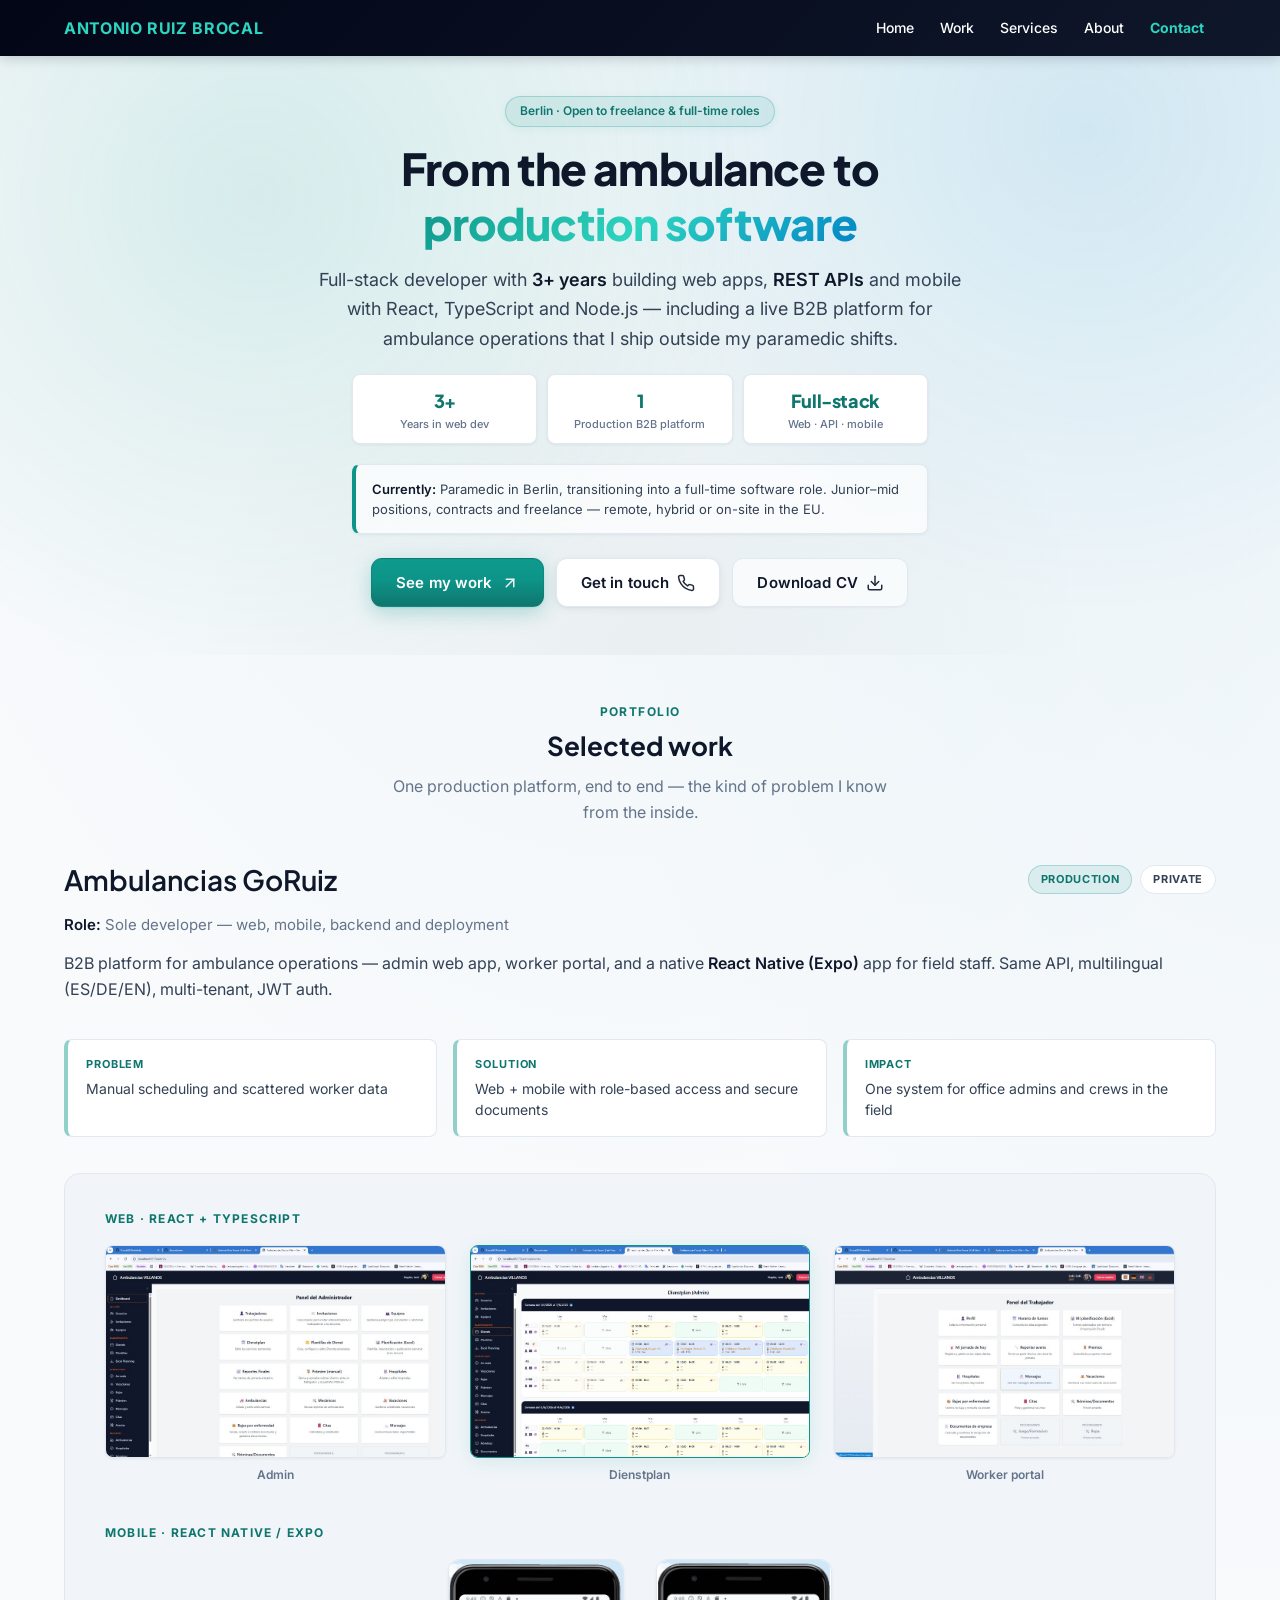
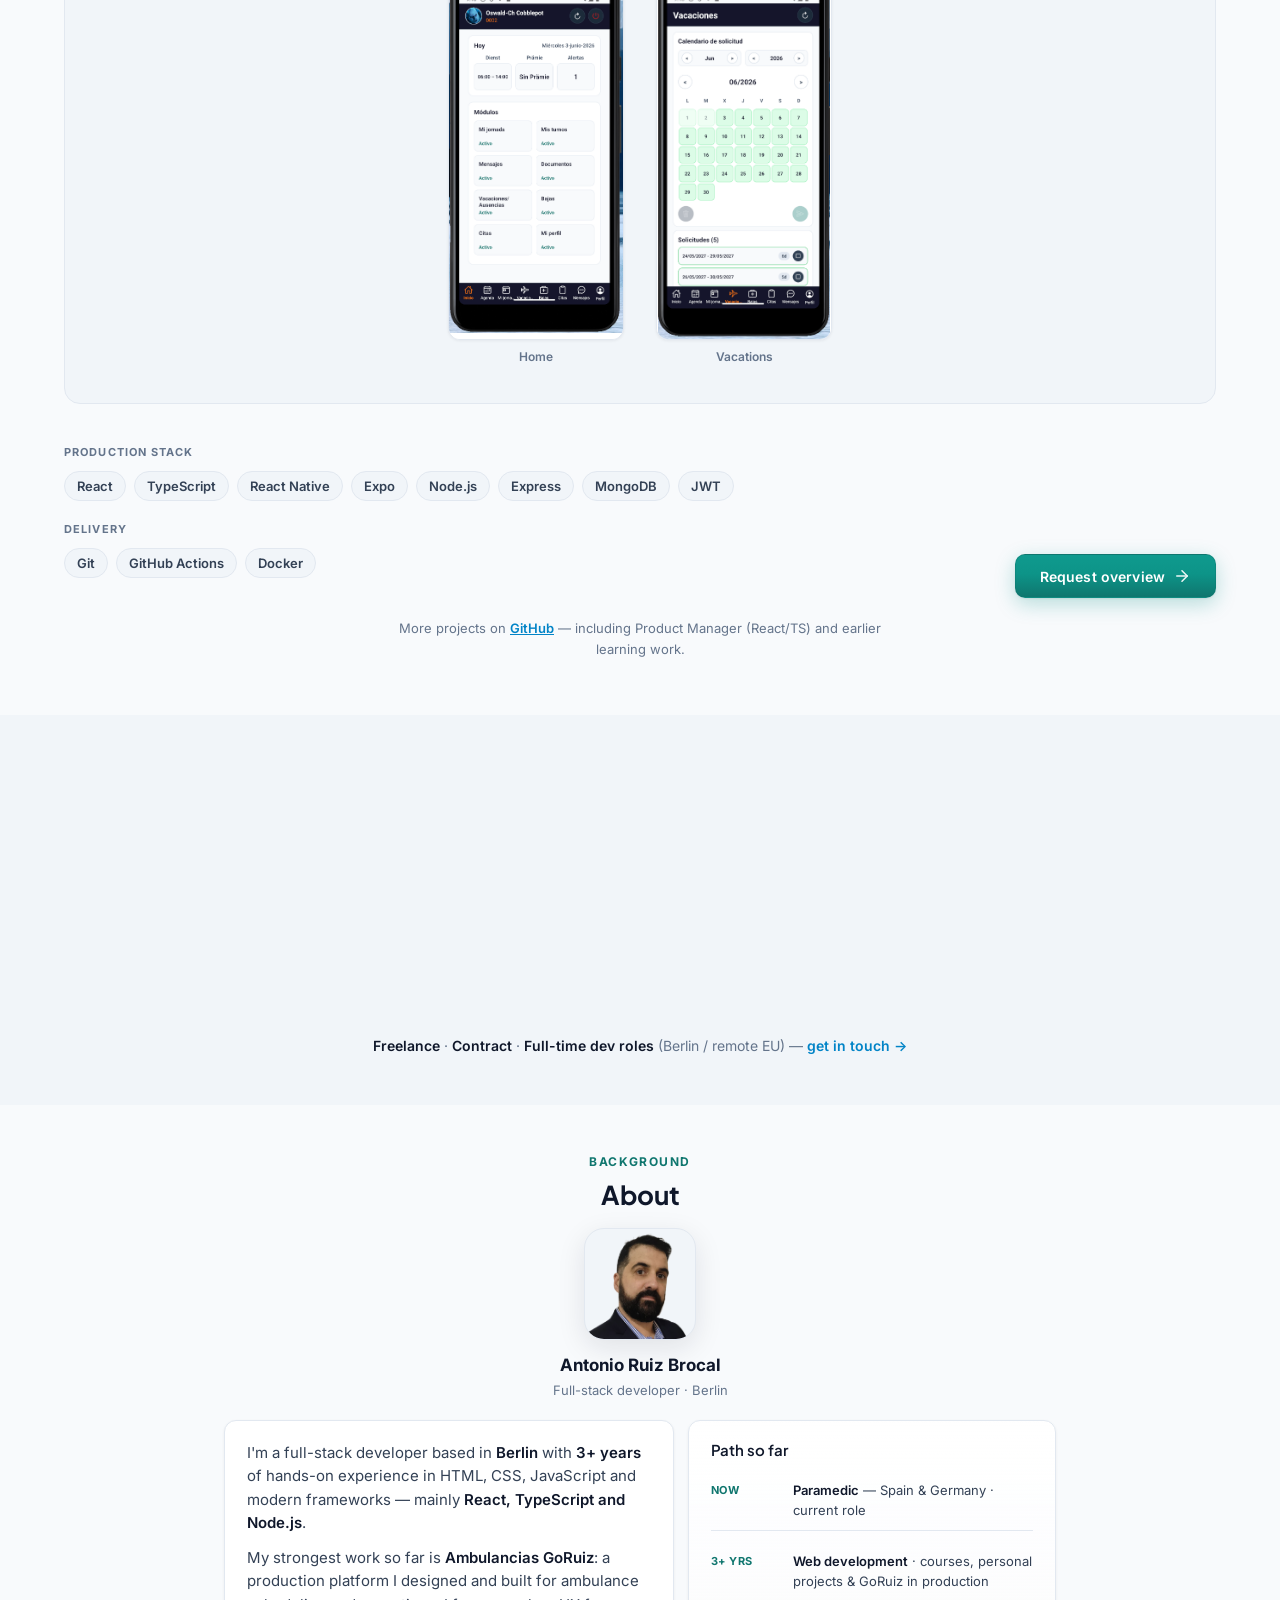
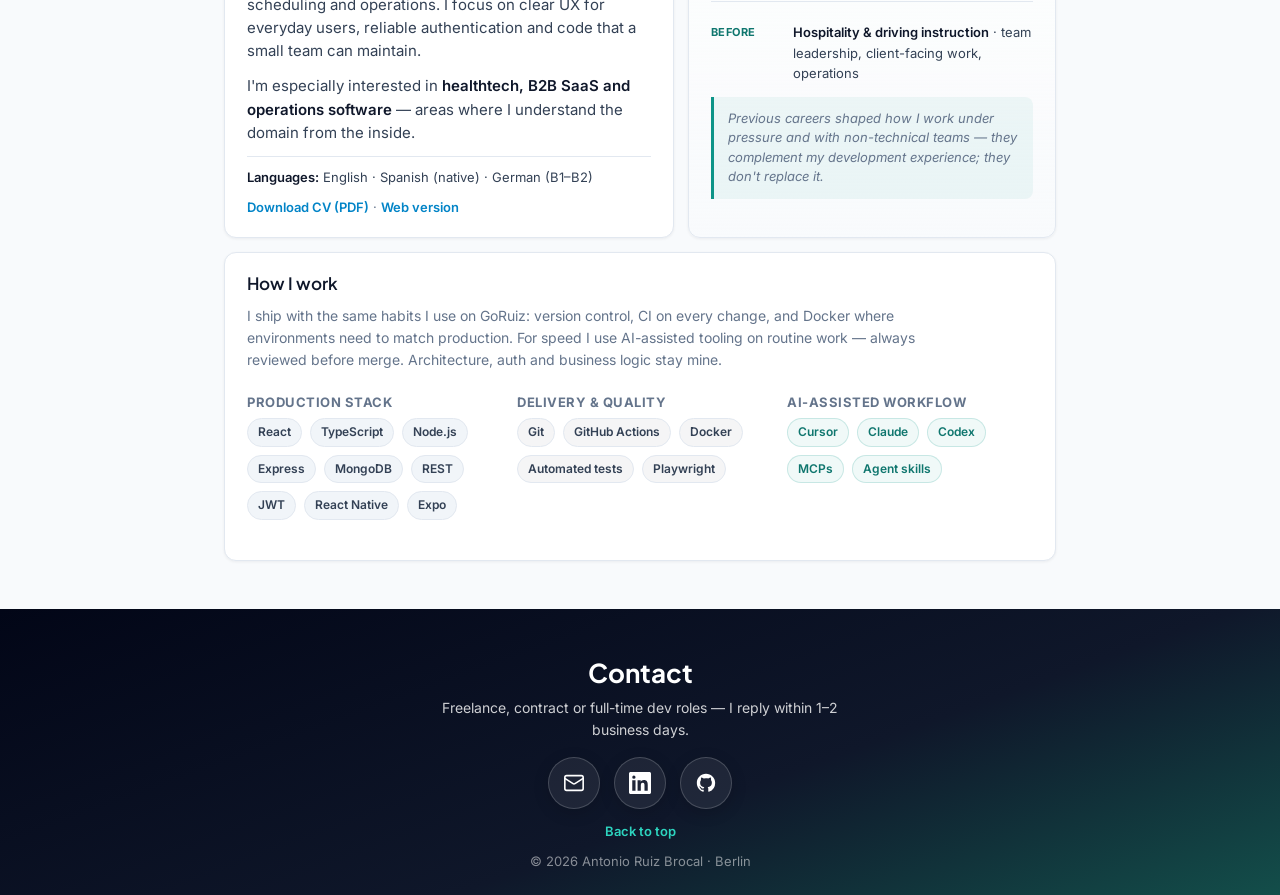
==== index.html @ 7c2b34e7 "Remove cover letter links from public portfolio. Keep the cover letter in the repo for job applicati" ====
<!DOCTYPE html>
<html lang="en">
<head>
  <meta charset="UTF-8">
  <meta name="viewport" content="width=device-width, initial-scale=1.0">
  <meta name="description" content="Antonio Ruiz Brocal — Full-stack developer in Berlin. 3+ years building with React, TypeScript and Node.js. Paramedic transitioning into software. German B1–B2. Production B2B platform for ambulance operations.">
  <meta property="og:title" content="Antonio Ruiz Brocal | Full-Stack Developer">
  <meta property="og:description" content="3+ years in web development. Currently a paramedic in Berlin, open to freelance and full-time dev roles. React, TypeScript, Node.js.">
  <meta property="og:type" content="website">
  <meta property="og:url" content="https://antonioruizdeveloper.com/">
  <title>Antonio Ruiz Brocal | Full-Stack Developer · Freelance & Employment</title>
  <link rel="preconnect" href="https://fonts.googleapis.com">
  <link rel="preconnect" href="https://fonts.gstatic.com" crossorigin>
  <link href="https://fonts.googleapis.com/css2?family=Inter:wght@400;500;600;700&family=Plus+Jakarta+Sans:wght@600;700;800&display=swap" rel="stylesheet">
  <link rel="stylesheet" href="styles.css">
</head>
<body>

  <header class="site-header">
    <div class="header-inner">
      <div class="logo"><a href="#inicio">Antonio Ruiz Brocal</a></div>
      <button class="nav-toggle" type="button" aria-expanded="false" aria-controls="main-nav" aria-label="Open menu">
        <span class="nav-toggle-bar"></span>
        <span class="nav-toggle-bar"></span>
        <span class="nav-toggle-bar"></span>
      </button>
      <nav class="main-nav" id="main-nav">
        <ul>
          <li><a href="#inicio" class="nav-link">Home</a></li>
          <li><a href="#proyectos" class="nav-link">Work</a></li>
          <li><a href="#servicios" class="nav-link">Services</a></li>
          <li><a href="#about_me" class="nav-link">About</a></li>
          <li><a href="#contacto" class="nav-link nav-link-cta">Contact</a></li>
        </ul>
      </nav>
    </div>
  </header>

  <main>
    <section class="hero" id="inicio">
      <div class="hero-bg" aria-hidden="true"></div>
      <div class="section-inner hero-inner">
        <p class="hero-badge">Berlin · Open to freelance &amp; full-time roles</p>
        <h1>From the ambulance to <span class="text-gradient">production software</span></h1>
        <p class="hero-subtitle">
          Full-stack developer with <strong>3+ years</strong> building web apps, <strong>REST APIs</strong> and mobile with React, TypeScript and Node.js —
          including a live B2B platform for ambulance operations that I ship outside my paramedic shifts.
        </p>
        <ul class="hero-stats" aria-label="Highlights">
          <li><strong>3+</strong><span>Years in web dev</span></li>
          <li><strong>1</strong><span>Production B2B platform</span></li>
          <li><strong>Full-stack</strong><span>Web · API · mobile</span></li>
        </ul>
        <p class="hero-status">
          <strong>Currently:</strong> Paramedic in Berlin, transitioning into a full-time software role.
          Junior–mid positions, contracts and freelance — remote, hybrid or on-site in the EU.
        </p>
        <div class="hero-actions">
          <a href="#proyectos" class="btn btn-primary btn-lg">
            <span>See my work</span>
            <svg class="btn-svg" width="18" height="18" viewBox="0 0 24 24" fill="none" stroke="currentColor" stroke-width="2" stroke-linecap="round" stroke-linejoin="round" aria-hidden="true"><path d="M7 17 17 7"/><path d="M7 7h10v10"/></svg>
          </a>
          <a href="#contacto" class="btn btn-secondary btn-lg">
            <span>Get in touch</span>
            <svg class="btn-svg" width="18" height="18" viewBox="0 0 24 24" fill="none" stroke="currentColor" stroke-width="2" stroke-linecap="round" stroke-linejoin="round" aria-hidden="true"><path d="M22 16.92v3a2 2 0 0 1-2.18 2 19.79 19.79 0 0 1-8.63-3.07 19.5 19.5 0 0 1-6-6 19.79 19.79 0 0 1-3.07-8.67A2 2 0 0 1 4.11 2h3a2 2 0 0 1 2 1.72 12.84 12.84 0 0 0 .7 2.81 2 2 0 0 1-.45 2.11L8.09 9.91a16 16 0 0 0 6 6l1.27-1.27a2 2 0 0 1 2.11-.45 12.84 12.84 0 0 0 2.81.7A2 2 0 0 1 22 16.92z"/></svg>
          </a>
          <a href="cv/Antonio-Ruiz-Brocal-CV-2026.pdf" class="btn btn-ghost btn-lg" download="Antonio-Ruiz-Brocal-CV-2026.pdf" target="_blank" rel="noopener noreferrer">
            <span>Download CV</span>
            <svg class="btn-svg" width="18" height="18" viewBox="0 0 24 24" fill="none" stroke="currentColor" stroke-width="2" stroke-linecap="round" stroke-linejoin="round" aria-hidden="true"><path d="M21 15v4a2 2 0 0 1-2 2H5a2 2 0 0 1-2-2v-4"/><polyline points="7 10 12 15 17 10"/><line x1="12" x2="12" y1="15" y2="3"/></svg>
          </a>
        </div>
      </div>
    </section>

    <section class="section-block section-block-work" id="proyectos">
      <div class="section-inner">
        <p class="section-label reveal">Portfolio</p>
        <h2 class="section-heading reveal">Selected work</h2>
        <p class="section-intro reveal">One production platform, end to end — the kind of problem I know from the inside.</p>

        <article class="featured-project reveal">
          <div class="project-top">
            <div class="project-header">
              <h3>Ambulancias GoRuiz</h3>
              <div class="project-badges">
                <span class="project-type">Production</span>
                <span class="project-type project-type-muted">Private</span>
              </div>
            </div>
            <p class="project-role"><strong>Role:</strong> Sole developer — web, mobile, backend and deployment</p>
            <p class="project-summary">
              B2B platform for ambulance operations — admin web app, worker portal, and a native
              <strong>React Native (Expo)</strong> app for field staff. Same API, multilingual (ES/DE/EN), multi-tenant, JWT auth.
            </p>
          </div>

          <ul class="case-study case-study-row">
            <li><strong>Problem</strong> Manual scheduling and scattered worker data</li>
            <li><strong>Solution</strong> Web + mobile with role-based access and secure documents</li>
            <li><strong>Impact</strong> One system for office admins and crews in the field</li>
          </ul>

          <div class="project-gallery">
            <div class="showcase-group">
              <p class="showcase-group-label">Web · React + TypeScript</p>
              <div class="showcase-row showcase-row-web">
                <figure class="showcase-item">
                  <div class="showcase-frame showcase-frame-web">
                    <img src="img/projects/goruiz-admin.png" alt="Admin dashboard" loading="lazy">
                  </div>
                  <figcaption>Admin</figcaption>
                </figure>
                <figure class="showcase-item showcase-item-featured">
                  <div class="showcase-frame showcase-frame-web">
                    <img src="img/projects/goruiz-diensts.png" alt="Weekly Dienstplan" loading="lazy">
                  </div>
                  <figcaption>Dienstplan</figcaption>
                </figure>
                <figure class="showcase-item">
                  <div class="showcase-frame showcase-frame-web">
                    <img src="img/projects/goruiz-worker.png" alt="Worker web portal" loading="lazy">
                  </div>
                  <figcaption>Worker portal</figcaption>
                </figure>
              </div>
            </div>

            <div class="showcase-group">
              <p class="showcase-group-label">Mobile · React Native / Expo</p>
              <div class="showcase-row showcase-row-mobile">
                <figure class="showcase-item">
                  <div class="showcase-frame showcase-frame-mobile">
                    <img src="img/projects/goruiz-mobile.png" alt="Worker app home screen" loading="lazy">
                  </div>
                  <figcaption>Home</figcaption>
                </figure>
                <figure class="showcase-item">
                  <div class="showcase-frame showcase-frame-mobile">
                    <img src="img/projects/goruiz-mobile-vacaciones.png" alt="Worker app vacations" loading="lazy">
                  </div>
                  <figcaption>Vacations</figcaption>
                </figure>
              </div>
            </div>
          </div>

          <div class="project-footer">
            <div class="project-footer-tags">
              <p class="stack-heading">Production stack</p>
              <ul class="stack-tags stack-tags-work" aria-label="Production technologies">
                <li>React</li><li>TypeScript</li><li>React Native</li><li>Expo</li>
                <li>Node.js</li><li>Express</li><li>MongoDB</li><li>JWT</li>
              </ul>
              <p class="stack-heading stack-heading-spaced">Delivery</p>
              <ul class="stack-tags stack-tags-work stack-tags-delivery" aria-label="Delivery workflow">
                <li>Git</li><li>GitHub Actions</li><li>Docker</li>
              </ul>
            </div>
            <div class="project-links">
              <a class="btn btn-primary btn-project" href="#contacto">
                <span>Request overview</span>
                <svg class="btn-svg" width="18" height="18" viewBox="0 0 24 24" fill="none" stroke="currentColor" stroke-width="2" stroke-linecap="round" stroke-linejoin="round" aria-hidden="true"><path d="M5 12h14"/><path d="m12 5 7 7-7 7"/></svg>
              </a>
            </div>
          </div>
        </article>

        <p class="archive-note">
          More projects on <a href="https://github.com/Brocal82" target="_blank" rel="noopener noreferrer">GitHub</a>
          — including Product Manager (React/TS) and earlier learning work.
        </p>
      </div>
    </section>

    <section class="section-block section-block-alt" id="servicios">
      <div class="section-inner">
        <p class="section-label reveal">What I do</p>
        <h2 class="section-heading reveal">Services</h2>
        <div class="services-grid">
          <article class="service-card reveal">
            <span class="service-num" aria-hidden="true">01</span>
            <h3>Web apps</h3>
            <p>Dashboards &amp; products with React and TypeScript — built for people who use them every day.</p>
          </article>
          <article class="service-card reveal">
            <span class="service-num" aria-hidden="true">02</span>
            <h3>APIs &amp; backends</h3>
            <p>REST, auth, MongoDB — tested in CI and built for web and mobile clients.</p>
          </article>
          <article class="service-card reveal">
            <span class="service-num" aria-hidden="true">03</span>
            <h3>MVPs &amp; tools</h3>
            <p>Healthtech, logistics &amp; ops-heavy businesses where domain knowledge matters.</p>
          </article>
        </div>
        <p class="engagement-inline">
          <strong>Freelance</strong> · <strong>Contract</strong> · <strong>Full-time dev roles</strong> (Berlin / remote EU) —
          <a href="#contacto">get in touch →</a>
        </p>
      </div>
    </section>

    <section class="section-block" id="about_me">
      <div class="section-inner">
        <p class="section-label reveal">Background</p>
        <h2 class="section-heading reveal">About</h2>

        <div class="about-profile reveal">
          <img class="about-avatar" src="img/antonio-about.jpg" alt="Antonio Ruiz Brocal" width="112" height="112" loading="lazy">
          <p class="about-name">Antonio Ruiz Brocal</p>
          <p class="about-tagline">Full-stack developer · Berlin</p>
        </div>

        <div class="about-grid">
          <div class="section-card prose reveal">
            <p>
              I'm a full-stack developer based in <strong>Berlin</strong> with <strong>3+ years</strong> of hands-on experience in HTML, CSS, JavaScript and modern frameworks — mainly <strong>React, TypeScript and Node.js</strong>.
            </p>
            <p>
              My strongest work so far is <strong>Ambulancias GoRuiz</strong>: a production platform I designed and built for ambulance scheduling and operations. I focus on clear UX for everyday users, reliable authentication and code that a small team can maintain.
            </p>
            <p>
              I'm especially interested in <strong>healthtech, B2B SaaS and operations software</strong> — areas where I understand the domain from the inside.
            </p>
            <p class="about-languages"><strong>Languages:</strong> English · Spanish (native) · German (B1–B2)</p>
            <p class="about-cv-link">
              <a href="cv/Antonio-Ruiz-Brocal-CV-2026.pdf" download="Antonio-Ruiz-Brocal-CV-2026.pdf" target="_blank" rel="noopener noreferrer">Download CV (PDF)</a>
              ·
              <a href="cv/antonio-ruiz-brocal-cv.html" target="_blank" rel="noopener noreferrer">Web version</a>
            </p>
          </div>
          <div class="section-card timeline-card reveal">
            <h3 class="timeline-title">Path so far</h3>
            <ul class="timeline timeline-honest">
              <li>
                <span class="timeline-period">Now</span>
                <div><strong>Paramedic</strong> — Spain &amp; Germany · current role</div>
              </li>
              <li>
                <span class="timeline-period">3+ yrs</span>
                <div><strong>Web development</strong> · courses, personal projects &amp; GoRuiz in production</div>
              </li>
              <li>
                <span class="timeline-period">Before</span>
                <div><strong>Hospitality &amp; driving instruction</strong> · team leadership, client-facing work, operations</div>
              </li>
            </ul>
            <p class="background-note">
              Previous careers shaped how I work under pressure and with non-technical teams — they complement my development experience; they don't replace it.
            </p>
          </div>
        </div>

        <div class="section-card about-workflow reveal">
          <h3 class="workflow-title">How I work</h3>
          <p class="workflow-intro">
            I ship with the same habits I use on GoRuiz: version control, CI on every change, and Docker where environments need to match production.
            For speed I use AI-assisted tooling on routine work — always reviewed before merge. Architecture, auth and business logic stay mine.
          </p>

          <div class="workflow-groups">
            <div class="workflow-group">
              <p class="stack-label">Production stack</p>
              <ul class="stack-tags stack-tags-sm">
                <li>React</li><li>TypeScript</li><li>Node.js</li><li>Express</li><li>MongoDB</li>
                <li>REST</li><li>JWT</li><li>React Native</li><li>Expo</li>
              </ul>
            </div>
            <div class="workflow-group">
              <p class="stack-label">Delivery &amp; quality</p>
              <ul class="stack-tags stack-tags-sm stack-tags-engineering">
                <li>Git</li><li>GitHub Actions</li><li>Docker</li><li>Automated tests</li><li>Playwright</li>
              </ul>
            </div>
            <div class="workflow-group">
              <p class="stack-label">AI-assisted workflow</p>
              <ul class="stack-tags stack-tags-sm stack-tags-tooling">
                <li>Cursor</li><li>Claude</li><li>Codex</li><li>MCPs</li><li>Agent skills</li>
              </ul>
            </div>
          </div>
        </div>
      </div>
    </section>
  </main>

  <footer class="page-footer" id="contacto">
    <div class="section-inner">
      <h2 class="section-heading section-heading-light">Contact</h2>
      <p class="footer-text">Freelance, contract or full-time dev roles — I reply within 1–2 business days.</p>
      <div class="contact-actions">
        <a class="social-link" href="mailto:antonioruizbrocal@gmail.com?subject=Project%20inquiry%20-%20Portfolio" aria-label="Email Antonio Ruiz Brocal">
          <svg width="22" height="22" viewBox="0 0 24 24" fill="none" stroke="currentColor" stroke-width="1.75" stroke-linecap="round" stroke-linejoin="round" aria-hidden="true"><rect width="20" height="16" x="2" y="4" rx="2"/><path d="m22 7-8.97 5.7a1.94 1.94 0 0 1-2.06 0L2 7"/></svg>
        </a>
        <a class="social-link" href="https://www.linkedin.com/in/antonio-ruiz-brocal-59b656294" target="_blank" rel="noopener noreferrer" aria-label="LinkedIn profile">
          <svg width="22" height="22" viewBox="0 0 24 24" fill="currentColor" aria-hidden="true"><path d="M20.447 20.452h-3.554v-5.569c0-1.328-.027-3.037-1.852-3.037-1.853 0-2.136 1.445-2.136 2.939v5.667H9.351V9h3.414v1.561h.046c.477-.9 1.637-1.85 3.37-1.85 3.601 0 4.267 2.37 4.267 5.455v6.286zM5.337 7.433a-1.782 1.782 0 1 1 0-3.564 1.782 1.782 0 0 1 0 3.564zM7.119 20.452H3.555V9h3.564v11.452zM22.225 0H1.771C.792 0 0 .774 0 1.729v20.542C0 23.227.792 24 1.771 24h20.451C23.2 24 24 23.227 24 22.271V1.729C24 .774 23.2 0 22.222 0h.003z"/></svg>
        </a>
        <a class="social-link" href="https://github.com/Brocal82" target="_blank" rel="noopener noreferrer" aria-label="GitHub profile">
          <svg width="22" height="22" viewBox="0 0 24 24" fill="currentColor" aria-hidden="true"><path d="M12 2C6.477 2 2 6.484 2 12.021c0 4.428 2.865 8.184 6.839 9.504.5.092.682-.217.682-.483 0-.237-.008-.868-.013-1.703-2.782.605-3.369-1.343-3.369-1.343-.454-1.158-1.11-1.466-1.11-1.466-.908-.62.069-.608.069-.608 1.003.07 1.531 1.032 1.531 1.032.892 1.53 2.341 1.088 2.91.832.092-.647.35-1.088.636-1.338-2.22-.253-4.555-1.113-4.555-4.951 0-1.093.39-1.988 1.029-2.688-.103-.253-.446-1.272.098-2.65 0 0 .84-.27 2.75 1.026A9.564 9.564 0 0 1 12 6.844c.85.004 1.705.115 2.504.337 1.909-1.296 2.747-1.027 2.747-1.027.546 1.379.202 2.398.1 2.651.64.7 1.028 1.595 1.028 2.688 0 3.848-2.339 4.695-4.566 4.943.359.309.678.92.678 1.855 0 1.338-.012 2.419-.012 2.747 0 .268.18.58.688.482A10.019 10.019 0 0 0 22 12.021C22 6.484 17.522 2 12 2z"/></svg>
        </a>
      </div>
      <a class="back" href="#inicio">Back to top</a>
      <p class="footer-copy">&copy; 2026 Antonio Ruiz Brocal · Berlin</p>
    </div>
  </footer>

  <script src="script.js"></script>
</body>
</html>
---- styles.css ----
/* =============================================
   Design tokens
   ============================================= */
:root {
  /* Slate + Teal — Option A */
  --color-slate-950: #020617;
  --color-slate-900: #0f172a;
  --color-slate-800: #1e293b;
  --color-slate-700: #334155;
  --color-teal-700: #0f766e;
  --color-teal-600: #0d9488;
  --color-teal-400: #2dd4bf;
  --color-sky-600: #0284c7;
  --color-bg: #f8fafc;
  --color-bg-alt: #f1f5f9;
  --color-surface: #ffffff;
  --color-text: #334155;
  --color-text-muted: #64748b;
  --color-border: #e2e8f0;
  --color-heading: #0f172a;
  /* Semantic aliases used across the stylesheet */
  --color-navy: var(--color-slate-900);
  --color-navy-dark: var(--color-slate-950);
  --color-accent: var(--color-teal-600);
  --color-accent-hover: var(--color-teal-700);
  --color-accent-light: var(--color-teal-400);
  --color-link: var(--color-sky-600);
  --header-height: 3.5rem;
  --radius: 12px;
  --radius-sm: 8px;
  --shadow-sm: 0 1px 3px rgba(15, 23, 42, 0.06);
  --shadow-md: 0 4px 20px rgba(15, 23, 42, 0.1);
  --max-width: 72rem;
  --font: "Inter", system-ui, -apple-system, sans-serif;
  --font-display: "Plus Jakarta Sans", var(--font);
}

/* =============================================
   Base
   ============================================= */
*,
*::before,
*::after {
  box-sizing: border-box;
}

html {
  scroll-behavior: smooth;
  scroll-padding-top: calc(var(--header-height) + 1rem);
}

body {
  margin: 0;
  font-family: var(--font);
  font-size: 0.9375rem;
  line-height: 1.55;
  color: var(--color-text);
  background-color: var(--color-bg);
  background-image:
    radial-gradient(ellipse 80% 50% at 50% -20%, rgba(13, 148, 136, 0.07), transparent),
    radial-gradient(ellipse 60% 40% at 100% 0%, rgba(2, 132, 199, 0.05), transparent);
  -webkit-font-smoothing: antialiased;
}

img {
  max-width: 100%;
  height: auto;
  display: block;
}

a {
  color: inherit;
}

strong {
  font-weight: 600;
  color: var(--color-heading);
}

h1, h2, h3, h4 {
  color: var(--color-heading);
  line-height: 1.25;
  margin-top: 0;
  font-family: var(--font-display);
}

.text-gradient {
  background: linear-gradient(135deg, var(--color-teal-600) 0%, var(--color-teal-400) 50%, var(--color-sky-600) 100%);
  -webkit-background-clip: text;
  background-clip: text;
  -webkit-text-fill-color: transparent;
}

h1 {
  font-size: clamp(1.75rem, 5vw, 2.75rem);
  font-weight: 800;
  margin-bottom: 0.875rem;
  text-align: left;
  letter-spacing: -0.02em;
}

h2,
.section-heading {
  font-size: clamp(1.25rem, 3.5vw, 1.625rem);
  font-weight: 700;
  text-align: center;
  margin-bottom: 1rem;
}

.section-heading-light {
  color: #fff;
}

h3 {
  font-size: clamp(1.0625rem, 2.5vw, 1.25rem);
  font-weight: 600;
  margin-bottom: 0.75rem;
}

p {
  margin: 0 0 0.75rem;
}

.prose p:last-child {
  margin-bottom: 0;
}

.section-inner {
  width: min(100% - 2rem, var(--max-width));
  margin-inline: auto;
}

.section-block {
  padding: 3rem 0;
}

.section-block-alt {
  background: var(--color-bg-alt);
  background-image: linear-gradient(180deg, var(--color-bg-alt) 0%, rgba(241, 245, 249, 0.5) 100%);
}

.section-block-work {
  padding-bottom: 3.5rem;
}

.section-block-work .section-intro {
  margin-bottom: 2.25rem;
}

.section-label {
  display: block;
  text-align: center;
  font-size: 0.75rem;
  font-weight: 700;
  letter-spacing: 0.12em;
  text-transform: uppercase;
  color: var(--color-teal-700);
  margin-bottom: 0.5rem;
}

.section-label-spaced {
  margin-top: 2.5rem;
}

.section-label-light {
  color: rgba(255, 255, 255, 0.7);
}

.section-intro {
  text-align: center;
  color: var(--color-text-muted);
  max-width: 32rem;
  margin: -0.25rem auto 1.75rem;
  font-size: 1rem;
  line-height: 1.6;
}

.section-card {
  background: var(--color-surface);
  border: 1px solid var(--color-border);
  border-radius: var(--radius);
  box-shadow: var(--shadow-sm);
  padding: 1.25rem 1.375rem;
  transition: box-shadow 0.25s, transform 0.25s;
}

.section-card:hover {
  box-shadow: var(--shadow-md);
}

/* =============================================
   Buttons
   ============================================= */
.btn {
  display: inline-flex;
  align-items: center;
  justify-content: center;
  gap: 0.5rem;
  min-height: 2.75rem;
  padding: 0.625rem 1.375rem;
  font-family: var(--font);
  font-size: 0.875rem;
  font-weight: 600;
  letter-spacing: 0.01em;
  text-decoration: none;
  border-radius: 0.625rem;
  border: 1px solid transparent;
  white-space: nowrap;
  transition:
    background 0.2s ease,
    color 0.2s ease,
    border-color 0.2s ease,
    box-shadow 0.2s ease,
    transform 0.2s ease;
  cursor: pointer;
}

.btn-lg {
  min-height: 3rem;
  padding: 0.75rem 1.5rem;
  font-size: 0.9375rem;
  border-radius: 0.6875rem;
}

.btn-svg {
  flex-shrink: 0;
  opacity: 0.92;
  transition: transform 0.2s ease;
}

.btn:hover .btn-svg,
.btn:focus-visible .btn-svg {
  transform: translateX(2px);
}

.btn:hover,
.btn:focus-visible {
  transform: translateY(-2px);
}

.btn:active {
  transform: translateY(0);
}

.btn-primary {
  background: linear-gradient(180deg, #0f9a8e 0%, var(--color-teal-600) 45%, var(--color-teal-700) 100%);
  color: #fff;
  border-color: rgba(15, 118, 110, 0.4);
  box-shadow:
    0 1px 2px rgba(15, 23, 42, 0.06),
    0 6px 20px rgba(13, 148, 136, 0.28);
}

.btn-primary:hover,
.btn-primary:focus-visible {
  background: linear-gradient(180deg, #14b8a6 0%, var(--color-teal-600) 50%, var(--color-teal-700) 100%);
  border-color: rgba(15, 118, 110, 0.55);
  box-shadow:
    0 2px 4px rgba(15, 23, 42, 0.08),
    0 10px 28px rgba(13, 148, 136, 0.35);
  color: #fff;
}

.btn-secondary {
  background: var(--color-surface);
  color: var(--color-heading);
  border-color: var(--color-border);
  box-shadow:
    0 1px 2px rgba(15, 23, 42, 0.04),
    0 2px 8px rgba(15, 23, 42, 0.06);
}

.btn-secondary:hover,
.btn-secondary:focus-visible {
  background: var(--color-surface);
  color: var(--color-heading);
  border-color: var(--color-slate-700);
  box-shadow:
    0 2px 4px rgba(15, 23, 42, 0.06),
    0 8px 20px rgba(15, 23, 42, 0.1);
}

.btn-ghost {
  background: rgba(255, 255, 255, 0.65);
  backdrop-filter: blur(6px);
  color: var(--color-heading);
  border-color: var(--color-border);
  box-shadow: 0 1px 2px rgba(15, 23, 42, 0.04);
}

.btn-ghost:hover,
.btn-ghost:focus-visible {
  background: var(--color-surface);
  border-color: var(--color-slate-700);
  box-shadow: 0 4px 14px rgba(15, 23, 42, 0.08);
}

.btn-outline {
  background: transparent;
  color: var(--color-heading);
  border-color: var(--color-border);
}

.btn-outline:hover,
.btn-outline:focus-visible {
  border-color: var(--color-slate-700);
  background: rgba(15, 23, 42, 0.03);
}

.btn-project {
  min-width: 12.5rem;
  padding-inline: 1.5rem;
}

.btn-light {
  background: linear-gradient(180deg, #0f9a8e 0%, var(--color-teal-600) 100%);
  color: #fff;
  border-color: rgba(45, 212, 191, 0.25);
  box-shadow: 0 6px 20px rgba(13, 148, 136, 0.3);
}

.btn-light:hover,
.btn-light:focus-visible {
  background: linear-gradient(180deg, #14b8a6 0%, var(--color-teal-600) 100%);
  border-color: rgba(45, 212, 191, 0.4);
  color: #fff;
}

.btn-light-outline {
  color: #fff;
  border-color: rgba(255, 255, 255, 0.35);
  background: rgba(255, 255, 255, 0.06);
}

.btn-light-outline:hover,
.btn-light-outline:focus-visible {
  background: rgba(255, 255, 255, 0.12);
  border-color: rgba(255, 255, 255, 0.6);
}

/* =============================================
   Header
   ============================================= */
.site-header {
  position: fixed;
  top: 0;
  left: 0;
  right: 0;
  z-index: 1000;
  height: var(--header-height);
  background: linear-gradient(135deg, var(--color-slate-950) 0%, var(--color-slate-900) 100%);
  box-shadow: 0 2px 12px rgba(15, 23, 42, 0.2);
}

.header-inner {
  display: flex;
  align-items: center;
  justify-content: space-between;
  height: 100%;
  width: min(100% - 2rem, var(--max-width));
  margin-inline: auto;
  gap: 1rem;
}

.logo {
  font-size: clamp(0.8125rem, 2.5vw, 1rem);
  font-weight: 700;
  text-transform: uppercase;
  letter-spacing: 0.04em;
  flex-shrink: 0;
}

.logo a {
  color: var(--color-accent-light);
  text-decoration: none;
  transition: color 0.2s;
}

.logo a:hover,
.logo a:focus-visible {
  color: #fff;
}

.nav-toggle {
  display: flex;
  flex-direction: column;
  justify-content: center;
  gap: 5px;
  width: 2.5rem;
  height: 2.5rem;
  padding: 0.5rem;
  background: transparent;
  border: 1px solid rgba(255, 255, 255, 0.3);
  border-radius: var(--radius-sm);
  cursor: pointer;
  z-index: 1001;
}

.nav-toggle-bar {
  display: block;
  width: 100%;
  height: 2px;
  background: #fff;
  border-radius: 2px;
  transition: transform 0.25s, opacity 0.25s;
}

.nav-toggle[aria-expanded="true"] .nav-toggle-bar:nth-child(1) {
  transform: translateY(7px) rotate(45deg);
}

.nav-toggle[aria-expanded="true"] .nav-toggle-bar:nth-child(2) {
  opacity: 0;
}

.nav-toggle[aria-expanded="true"] .nav-toggle-bar:nth-child(3) {
  transform: translateY(-7px) rotate(-45deg);
}

.main-nav {
  position: fixed;
  inset: 0;
  top: var(--header-height);
  background: rgba(15, 23, 42, 0.97);
  backdrop-filter: blur(8px);
  display: flex;
  align-items: flex-start;
  justify-content: center;
  padding-top: 2rem;
  transform: translateX(100%);
  transition: transform 0.3s ease;
  visibility: hidden;
}

.main-nav.is-open {
  transform: translateX(0);
  visibility: visible;
}

.main-nav ul {
  list-style: none;
  margin: 0;
  padding: 0;
  display: flex;
  flex-direction: column;
  align-items: center;
  gap: 0.25rem;
  width: 100%;
}

.main-nav li {
  width: 100%;
  text-align: center;
}

.nav-link {
  display: block;
  padding: 0.875rem 1.5rem;
  color: #fff;
  text-decoration: none;
  font-size: 1.0625rem;
  font-weight: 500;
  border-radius: var(--radius-sm);
  transition: color 0.2s, background 0.2s;
}

.nav-link:hover,
.nav-link:focus-visible {
  color: var(--color-accent-light);
  background: rgba(255, 255, 255, 0.08);
}

.nav-link-cta {
  color: var(--color-accent-light);
  font-weight: 700;
}

@media (min-width: 768px) {
  .nav-toggle {
    display: none;
  }

  .main-nav {
    position: static;
    inset: auto;
    background: transparent;
    backdrop-filter: none;
    transform: none;
    visibility: visible;
    padding: 0;
    display: block;
  }

  .main-nav ul {
    flex-direction: row;
    gap: 0.125rem;
    width: auto;
  }

  .main-nav li {
    width: auto;
  }

  .nav-link {
    padding: 0.5rem 0.75rem;
    font-size: 0.875rem;
  }
}

/* =============================================
   Hero
   ============================================= */
.hero {
  position: relative;
  padding-top: calc(var(--header-height) + 2.5rem);
  padding-bottom: 3rem;
  overflow: hidden;
}

.hero-bg {
  position: absolute;
  inset: 0;
  pointer-events: none;
  background:
    radial-gradient(circle at 20% 30%, rgba(13, 148, 136, 0.12) 0%, transparent 45%),
    radial-gradient(circle at 85% 20%, rgba(2, 132, 199, 0.1) 0%, transparent 40%),
    radial-gradient(circle at 50% 100%, rgba(15, 23, 42, 0.04) 0%, transparent 50%);
}

.hero-inner {
  position: relative;
  max-width: 42rem;
  margin-inline: auto;
  text-align: center;
}

.hero-inner h1 {
  text-align: center;
}

.hero-badge {
  display: inline-block;
  margin: 0 0 0.875rem;
  padding: 0.3125rem 0.875rem;
  font-size: 0.75rem;
  font-weight: 600;
  color: var(--color-teal-700);
  background: rgba(13, 148, 136, 0.1);
  border: 1px solid rgba(13, 148, 136, 0.25);
  border-radius: 999px;
  box-shadow: 0 2px 8px rgba(13, 148, 136, 0.08);
}

.hero-subtitle {
  font-size: clamp(1rem, 2.4vw, 1.125rem);
  color: var(--color-text);
  margin-bottom: 1.25rem;
  margin-inline: auto;
  line-height: 1.65;
}

.hero-stats {
  list-style: none;
  margin: 0 0 1.25rem;
  padding: 0;
  display: grid;
  grid-template-columns: repeat(3, 1fr);
  gap: 0.625rem;
  max-width: 36rem;
  margin-inline: auto;
}

.hero-stats li {
  display: flex;
  flex-direction: column;
  align-items: center;
  gap: 0.125rem;
  padding: 0.75rem 0.5rem;
  background: var(--color-surface);
  border: 1px solid var(--color-border);
  border-radius: var(--radius-sm);
  box-shadow: var(--shadow-sm);
}

.hero-stats strong {
  font-family: var(--font-display);
  font-size: clamp(0.9375rem, 2.5vw, 1.125rem);
  font-weight: 800;
  color: var(--color-teal-700);
  letter-spacing: -0.02em;
}

.hero-stats span {
  font-size: 0.6875rem;
  font-weight: 500;
  color: var(--color-text-muted);
  text-align: center;
  line-height: 1.3;
}

.hero-status {
  font-size: 0.8125rem;
  color: var(--color-text);
  margin-bottom: 1.5rem;
  margin-inline: auto;
  padding: 0.875rem 1rem;
  background: rgba(255, 255, 255, 0.7);
  backdrop-filter: blur(8px);
  border: 1px solid var(--color-border);
  border-left: 4px solid var(--color-accent);
  border-radius: var(--radius-sm);
  line-height: 1.55;
  text-align: left;
  max-width: 36rem;
  box-shadow: var(--shadow-sm);
}

.hero-status strong {
  color: var(--color-heading);
}

.hero-actions {
  display: flex;
  flex-wrap: wrap;
  gap: 0.75rem;
  justify-content: center;
}

@media (max-width: 520px) {
  .hero-actions {
    flex-direction: column;
    align-items: stretch;
    width: 100%;
    max-width: 18rem;
    margin-inline: auto;
  }
}

@media (max-width: 480px) {
  .hero-stats {
    grid-template-columns: 1fr;
    max-width: 14rem;
  }
}

/* =============================================
   Featured project
   ============================================= */
.featured-project {
  display: flex;
  flex-direction: column;
  gap: 2rem;
  width: 100%;
}

.project-top {
  width: 100%;
}

.project-header {
  display: flex;
  flex-wrap: wrap;
  align-items: center;
  justify-content: space-between;
  gap: 0.75rem 1.5rem;
  margin-bottom: 1rem;
}

.project-header h3 {
  margin: 0;
  font-size: clamp(1.375rem, 3vw, 1.75rem);
  text-align: left;
}

.project-badges {
  display: flex;
  flex-wrap: wrap;
  gap: 0.5rem;
}

.project-type {
  font-size: 0.6875rem;
  font-weight: 700;
  text-transform: uppercase;
  letter-spacing: 0.06em;
  padding: 0.3125rem 0.75rem;
  border-radius: 999px;
  background: rgba(13, 148, 136, 0.1);
  color: var(--color-teal-700);
  border: 1px solid rgba(13, 148, 136, 0.25);
  white-space: nowrap;
}

.project-type-muted {
  background: var(--color-surface);
  color: var(--color-slate-700);
  border-color: var(--color-border);
}

.project-role {
  font-size: 0.9375rem;
  color: var(--color-text-muted);
  margin-bottom: 0.875rem;
}

.project-summary {
  font-size: 1rem;
  line-height: 1.65;
  margin-bottom: 0;
  max-width: none;
}

.case-study {
  list-style: none;
  margin: 0;
  padding: 0;
  display: flex;
  flex-direction: column;
  gap: 0.75rem;
}

.case-study-row {
  display: grid;
  grid-template-columns: 1fr;
  gap: 0.875rem;
  width: 100%;
}

.case-study li {
  font-size: 0.875rem;
  line-height: 1.5;
  padding: 1rem 1.125rem;
  background: var(--color-surface);
  border: 1px solid var(--color-border);
  border-radius: var(--radius-sm);
  border-left: 4px solid rgba(13, 148, 136, 0.45);
}

.case-study li strong {
  display: block;
  font-size: 0.6875rem;
  font-weight: 700;
  letter-spacing: 0.08em;
  text-transform: uppercase;
  color: var(--color-teal-700);
  margin-bottom: 0.375rem;
}

.project-gallery {
  width: 100%;
  background: var(--color-bg-alt);
  border: 1px solid var(--color-border);
  border-radius: calc(var(--radius) + 4px);
  padding: 1.75rem 1.25rem;
  display: flex;
  flex-direction: column;
  gap: 2rem;
}

.showcase-group {
  display: flex;
  flex-direction: column;
  gap: 1rem;
  width: 100%;
}

.showcase-group-label {
  margin: 0;
  font-size: 0.75rem;
  font-weight: 700;
  letter-spacing: 0.1em;
  text-transform: uppercase;
  color: var(--color-teal-700);
}

.showcase-row {
  display: grid;
  gap: 1.25rem;
  width: 100%;
}

.showcase-row-web {
  grid-template-columns: 1fr;
}

.showcase-row-mobile {
  grid-template-columns: repeat(2, minmax(0, 1fr));
  max-width: 22rem;
  margin-inline: auto;
}

.showcase-item {
  margin: 0;
  display: flex;
  flex-direction: column;
  min-width: 0;
}

.showcase-frame {
  width: 100%;
  overflow: hidden;
  border-radius: var(--radius-sm);
  border: 1px solid var(--color-border);
  box-shadow: var(--shadow-sm);
  background: var(--color-surface);
}

.showcase-frame-web {
  aspect-ratio: 16 / 10;
}

.showcase-frame-mobile {
  aspect-ratio: 9 / 19.5;
  max-width: 11rem;
  margin-inline: auto;
  border-radius: 0.75rem;
}

.showcase-item img {
  width: 100%;
  height: 100%;
  display: block;
  object-fit: cover;
  object-position: top left;
}

.showcase-frame-mobile img {
  object-fit: contain;
  object-position: top center;
  background: var(--color-surface);
}

.showcase-item-featured .showcase-frame {
  border-color: var(--color-accent);
  box-shadow: 0 4px 20px rgba(13, 148, 136, 0.12);
}

.showcase-item figcaption {
  margin-top: 0.5rem;
  font-size: 0.75rem;
  font-weight: 600;
  color: var(--color-text-muted);
  text-align: center;
}

.project-footer {
  display: flex;
  flex-direction: column;
  gap: 1.25rem;
  width: 100%;
  padding-top: 0.25rem;
}

.project-footer-tags {
  width: 100%;
}

.stack-heading {
  margin: 0 0 0.625rem;
  font-size: 0.6875rem;
  font-weight: 700;
  letter-spacing: 0.1em;
  text-transform: uppercase;
  color: var(--color-text-muted);
}

.stack-heading-spaced {
  margin-top: 1rem;
}

.stack-tags-work {
  display: grid;
  grid-template-columns: repeat(2, minmax(0, 1fr));
  gap: 0.5rem;
  margin: 0;
  width: 100%;
}

.stack-tags-work li {
  display: flex;
  align-items: center;
  justify-content: center;
  text-align: center;
  font-size: 0.8125rem;
  font-weight: 600;
  padding: 0.5rem 0.625rem;
  background: var(--color-surface);
  color: var(--color-slate-700);
  border: 1px solid var(--color-border);
  border-radius: var(--radius-sm);
  min-width: 0;
  line-height: 1.25;
}

.stack-tags-delivery {
  grid-template-columns: repeat(3, minmax(0, 1fr));
  max-width: 20rem;
}

.stack-tags-delivery li {
  font-size: 0.75rem;
  padding: 0.4375rem 0.5rem;
  background: var(--color-bg-alt);
}

.featured-project .project-links {
  flex-shrink: 0;
  align-self: flex-end;
}

.featured-project .btn-project {
  width: 100%;
}

@media (min-width: 768px) {
  .featured-project .btn-project {
    width: auto;
  }
}

@media (min-width: 640px) {
  .stack-tags-work {
    grid-template-columns: repeat(4, minmax(0, 1fr));
  }

  .showcase-row-web {
    grid-template-columns: repeat(3, minmax(0, 1fr));
    gap: 1.5rem;
  }

  .showcase-row-mobile {
    grid-template-columns: repeat(2, minmax(0, 11rem));
    max-width: none;
    justify-content: center;
    width: fit-content;
    margin-inline: auto;
    gap: 2rem;
  }
}

@media (min-width: 768px) {
  .featured-project {
    gap: 2.25rem;
  }

  .case-study-row {
    grid-template-columns: repeat(3, minmax(0, 1fr));
    gap: 1rem;
  }

  .project-gallery {
    padding: 2rem 2.25rem;
  }

  .project-footer {
    flex-direction: row;
    align-items: flex-end;
    justify-content: space-between;
    gap: 2rem;
  }

  .project-footer-tags {
    flex: 1;
    min-width: 0;
  }

  .stack-tags-work {
    grid-template-columns: repeat(4, minmax(0, 1fr));
  }
}

@media (min-width: 1024px) {
  .project-gallery {
    padding: 2.25rem 2.5rem;
    gap: 2.5rem;
  }
}

.project-note {
  font-size: 0.8125rem;
  color: var(--color-text-muted);
  align-self: center;
}

/* =============================================
   Stack tags
   ============================================= */
.stack-tags {
  list-style: none;
  margin: 0 0 1.25rem;
  padding: 0;
  display: flex;
  flex-wrap: wrap;
  gap: 0.5rem;
  justify-content: flex-start;
}

.stack-tags li {
  font-size: 0.8125rem;
  font-weight: 600;
  padding: 0.375rem 0.75rem;
  background: var(--color-bg-alt);
  color: var(--color-slate-700);
  border: 1px solid var(--color-border);
  border-radius: 999px;
}

.stack-tags-sm li {
  font-size: 0.75rem;
  padding: 0.25rem 0.625rem;
}

.stack-tags-lg {
  justify-content: center;
  max-width: 42rem;
  margin-inline: auto;
}

.stack-tags-lg li {
  font-size: 0.875rem;
  padding: 0.5rem 1rem;
}

/* =============================================
   Projects grid
   ============================================= */
.projects-grid {
  display: grid;
  gap: 0.875rem;
}

.content-project {
  background: var(--color-surface);
  border: 1px solid var(--color-border);
  border-radius: var(--radius);
  padding: 0.875rem;
  display: flex;
  flex-direction: column;
  box-shadow: var(--shadow-sm);
  transition: box-shadow 0.2s, transform 0.2s;
}

.content-project:hover {
  box-shadow: var(--shadow-md);
  transform: translateY(-2px);
}

.content-project h3 {
  text-align: left;
}

.content-project img {
  width: 100%;
  max-height: 110px;
  object-fit: contain;
  margin-bottom: 0.625rem;
  border-radius: var(--radius-sm);
  background: var(--color-bg);
}

.project-thumb {
  display: flex;
  align-items: center;
  justify-content: center;
  width: 100%;
  min-height: 88px;
  margin-bottom: 0.625rem;
  border-radius: var(--radius-sm);
  border: 1px solid var(--color-border);
  background: linear-gradient(135deg, var(--color-slate-900), var(--color-slate-800));
  color: rgba(255, 255, 255, 0.9);
  font-size: 0.75rem;
  font-weight: 600;
  letter-spacing: 0.04em;
}

.content-project p {
  font-size: 0.8125rem;
  flex: 1;
  margin-bottom: 0.625rem;
}

.content-project h3 {
  font-size: 0.9375rem;
  margin-bottom: 0.375rem;
}

.archive-note {
  text-align: center;
  font-size: 0.8125rem;
  color: var(--color-text-muted);
  margin-top: 1.25rem;
  margin-bottom: 0;
  max-width: 32rem;
  margin-inline: auto;
}

.archive-note a {
  color: var(--color-link);
  font-weight: 600;
}

.archive-note a:hover {
  color: var(--color-teal-700);
}

@media (min-width: 640px) {
  .projects-grid {
    grid-template-columns: repeat(2, 1fr);
  }
}

/* =============================================
   Project links
   ============================================= */
.project-links {
  display: flex;
  flex-wrap: wrap;
  align-items: center;
  gap: 0.5rem;
  margin-top: auto;
}

.project-links a:not(.btn) {
  min-height: 2.375rem;
  padding: 0.5rem 1rem;
  font-size: 0.875rem;
  font-weight: 600;
  text-decoration: none;
  border-radius: var(--radius-sm);
  display: inline-flex;
  align-items: center;
  transition: background 0.2s, color 0.2s, border-color 0.2s;
}

.github_link {
  background: var(--color-surface);
  color: var(--color-heading);
  border: 2px solid var(--color-slate-800);
}

.github_link:hover,
.github_link:focus-visible {
  background: var(--color-slate-900);
  color: #fff;
  border-color: var(--color-slate-900);
}

.project_link {
  background: var(--color-accent);
  color: #fff;
  border: 2px solid var(--color-accent);
}

.project_link:hover,
.project_link:focus-visible {
  background: var(--color-accent-hover);
  color: #fff;
  border-color: var(--color-accent-hover);
}

.studycase_link {
  background: var(--color-surface);
  color: #166534;
  border: 2px solid #22c55e;
}

.studycase_link:hover,
.studycase_link:focus-visible {
  background: #166534;
  color: #fff;
}

/* =============================================
   Services
   ============================================= */
.services-grid {
  display: grid;
  gap: 1rem;
  margin-bottom: 1.25rem;
}

.service-card {
  position: relative;
  background: var(--color-surface);
  border: 1px solid var(--color-border);
  border-radius: var(--radius);
  padding: 1.25rem 1.375rem 1.375rem;
  box-shadow: var(--shadow-sm);
  transition: transform 0.25s, box-shadow 0.25s, border-color 0.25s;
  overflow: hidden;
}

.service-card::before {
  content: "";
  position: absolute;
  top: 0;
  left: 0;
  right: 0;
  height: 3px;
  background: linear-gradient(90deg, var(--color-teal-600), var(--color-teal-400));
  opacity: 0;
  transition: opacity 0.25s;
}

.service-card:hover {
  transform: translateY(-4px);
  box-shadow: var(--shadow-md);
  border-color: rgba(13, 148, 136, 0.25);
}

.service-card:hover::before {
  opacity: 1;
}

.service-num {
  display: block;
  font-family: var(--font-display);
  font-size: 2rem;
  font-weight: 800;
  line-height: 1;
  color: rgba(13, 148, 136, 0.15);
  margin-bottom: 0.5rem;
  letter-spacing: -0.04em;
}

.service-card h3 {
  text-align: left;
  color: var(--color-heading);
  font-size: 1rem;
  margin-bottom: 0.5rem;
}

.service-card p {
  font-size: 0.875rem;
  margin: 0;
  color: var(--color-text-muted);
  line-height: 1.55;
}

.engagement-inline {
  text-align: center;
  font-size: 0.875rem;
  margin: 0;
  color: var(--color-text-muted);
}

.engagement-inline a {
  color: var(--color-link);
  font-weight: 600;
  text-decoration: none;
}

.engagement-inline a:hover {
  color: var(--color-teal-700);
  text-decoration: underline;
}

@media (min-width: 768px) {
  .services-grid {
    grid-template-columns: repeat(3, 1fr);
  }
}

/* =============================================
   About & timeline
   ============================================= */
.about-profile {
  display: flex;
  flex-direction: column;
  align-items: center;
  text-align: center;
  margin-bottom: 1.25rem;
}

.about-avatar {
  width: 7rem;
  height: 7rem;
  object-fit: cover;
  object-position: center top;
  border-radius: 1.25rem;
  border: 1px solid var(--color-border);
  box-shadow: 0 8px 28px rgba(15, 23, 42, 0.1);
  margin-bottom: 0.75rem;
  background: var(--color-bg-alt);
}

.about-name {
  margin: 0 0 0.125rem;
  font-size: 1.0625rem;
  font-weight: 700;
  color: var(--color-navy);
}

.about-tagline {
  margin: 0;
  font-size: 0.8125rem;
  color: var(--color-text-muted);
}

.about-grid {
  display: grid;
  gap: 0.875rem;
  max-width: 52rem;
  margin-inline: auto;
}

.stack-label {
  margin: 0.75rem 0 0.375rem;
  font-size: 0.8125rem;
  font-weight: 700;
  letter-spacing: 0.04em;
  text-transform: uppercase;
  color: var(--color-text-muted);
}

.stack-label-spaced {
  margin-top: 1rem;
}

.stack-tags-tooling li {
  background: rgba(13, 148, 136, 0.06);
  border-color: rgba(13, 148, 136, 0.18);
  color: var(--color-teal-700);
}

.stack-tags-engineering li {
  background: rgba(15, 23, 42, 0.04);
  border-color: var(--color-border);
  color: var(--color-slate-700);
}

.about-workflow {
  margin-top: 0.875rem;
  max-width: 52rem;
  margin-inline: auto;
}

.workflow-title {
  text-align: left;
  font-size: 1.0625rem;
  margin-bottom: 0.625rem;
}

.workflow-intro {
  font-size: 0.875rem;
  line-height: 1.6;
  color: var(--color-text-muted);
  margin: 0 0 1.25rem;
  max-width: 42rem;
}

.workflow-groups {
  display: grid;
  gap: 1.25rem;
}

.workflow-group .stack-label {
  margin-top: 0;
}

@media (min-width: 768px) {
  .workflow-groups {
    grid-template-columns: repeat(3, minmax(0, 1fr));
    gap: 1.5rem;
    align-items: start;
  }
}

.timeline-title {
  text-align: left;
  margin-bottom: 0.625rem;
  font-size: 0.9375rem;
}

.timeline {
  list-style: none;
  margin: 0;
  padding: 0;
  display: flex;
  flex-direction: column;
  gap: 0.625rem;
}

.timeline-card {
  background: linear-gradient(180deg, var(--color-surface) 0%, rgba(248, 250, 252, 0.5) 100%);
}

.timeline li {
  display: grid;
  grid-template-columns: 4.5rem 1fr;
  gap: 0.625rem;
  align-items: start;
  font-size: 0.8125rem;
  padding: 0.625rem 0;
  border-bottom: 1px solid var(--color-border);
}

.timeline li:last-of-type {
  border-bottom: none;
  padding-bottom: 0;
}

.timeline-period {
  font-size: 0.6875rem;
  font-weight: 700;
  text-transform: uppercase;
  letter-spacing: 0.04em;
  color: var(--color-teal-700);
  padding-top: 0.125rem;
}

.timeline li p {
  display: none;
}

.about-languages {
  margin-top: 0.625rem;
  padding-top: 0.625rem;
  border-top: 1px solid var(--color-border);
  font-size: 0.8125rem;
  margin-bottom: 0;
}

.about-cv-link {
  margin: 0.625rem 0 0;
  font-size: 0.8125rem;
  color: var(--color-text-muted);
}

.about-cv-link a {
  color: var(--color-link);
  font-weight: 600;
  text-decoration: none;
}

.about-cv-link a:hover {
  color: var(--color-teal-700);
  text-decoration: underline;
}

.background-note {
  margin: 0.875rem 0 0;
  font-size: 0.8125rem;
  color: var(--color-text-muted);
  line-height: 1.5;
  font-style: italic;
  padding: 0.75rem 0.875rem;
  background: rgba(13, 148, 136, 0.06);
  border-left: 3px solid var(--color-accent);
  border-radius: 0 var(--radius-sm) var(--radius-sm) 0;
}

@media (min-width: 768px) {
  .about-grid {
    grid-template-columns: 1.1fr 0.9fr;
  }
}

/* =============================================
   Footer
   ============================================= */
.page-footer {
  background: linear-gradient(160deg, var(--color-slate-950) 0%, var(--color-slate-900) 60%, #134e4a 100%);
  color: #fff;
  padding: 3rem 0 1.5rem;
  text-align: center;
}

.page-footer h2,
.page-footer .section-heading {
  color: #fff;
  margin-bottom: 0.5rem;
}

.footer-text {
  color: rgba(255, 255, 255, 0.8);
  font-size: 0.875rem;
  max-width: 28rem;
  margin: 0 auto 1rem;
}

.contact-actions {
  display: flex;
  flex-wrap: wrap;
  justify-content: center;
  gap: 0.875rem;
  margin-bottom: 0.625rem;
}

.social-link {
  display: inline-flex;
  align-items: center;
  justify-content: center;
  width: 3.25rem;
  height: 3.25rem;
  border-radius: 50%;
  color: #fff;
  text-decoration: none;
  background: rgba(255, 255, 255, 0.07);
  border: 1px solid rgba(255, 255, 255, 0.18);
  box-shadow: 0 4px 16px rgba(0, 0, 0, 0.15);
  transition:
    background 0.2s ease,
    border-color 0.2s ease,
    transform 0.2s ease,
    box-shadow 0.2s ease,
    color 0.2s ease;
}

.social-link:hover,
.social-link:focus-visible {
  background: var(--color-teal-600);
  border-color: rgba(45, 212, 191, 0.45);
  transform: translateY(-3px);
  box-shadow: 0 10px 28px rgba(13, 148, 136, 0.4);
  color: #fff;
}

.social-link svg {
  display: block;
}

.back {
  display: inline-block;
  color: var(--color-accent-light);
  font-weight: 600;
  font-size: 0.8125rem;
  text-decoration: none;
  margin-bottom: 0.625rem;
}

.back:hover,
.back:focus-visible {
  text-decoration: underline;
}

.footer-copy {
  font-size: 0.8125rem;
  color: rgba(255, 255, 255, 0.5);
  margin: 0;
}

/* =============================================
   Scroll reveal (content visible without JS)
   ============================================= */
.reveal {
  opacity: 1;
  transform: none;
}

html.reveal-ready .reveal {
  opacity: 0;
  transform: translateY(1.25rem);
  transition: opacity 0.55s ease, transform 0.55s ease;
}

html.reveal-ready .reveal.is-visible {
  opacity: 1;
  transform: translateY(0);
}

/* =============================================
   Accessibility
   ============================================= */
:focus-visible {
  outline: 2px solid var(--color-accent);
  outline-offset: 2px;
}

@media (prefers-reduced-motion: reduce) {
  html {
    scroll-behavior: auto;
  }

  .content-project:hover,
  .btn:hover,
  .service-card:hover,
  .social-link:hover {
    transform: none;
  }

  .btn:hover .btn-svg,
  .btn:focus-visible .btn-svg {
    transform: none;
  }

  .reveal,
  html.reveal-ready .reveal {
    opacity: 1;
    transform: none;
    transition: none;
  }
}
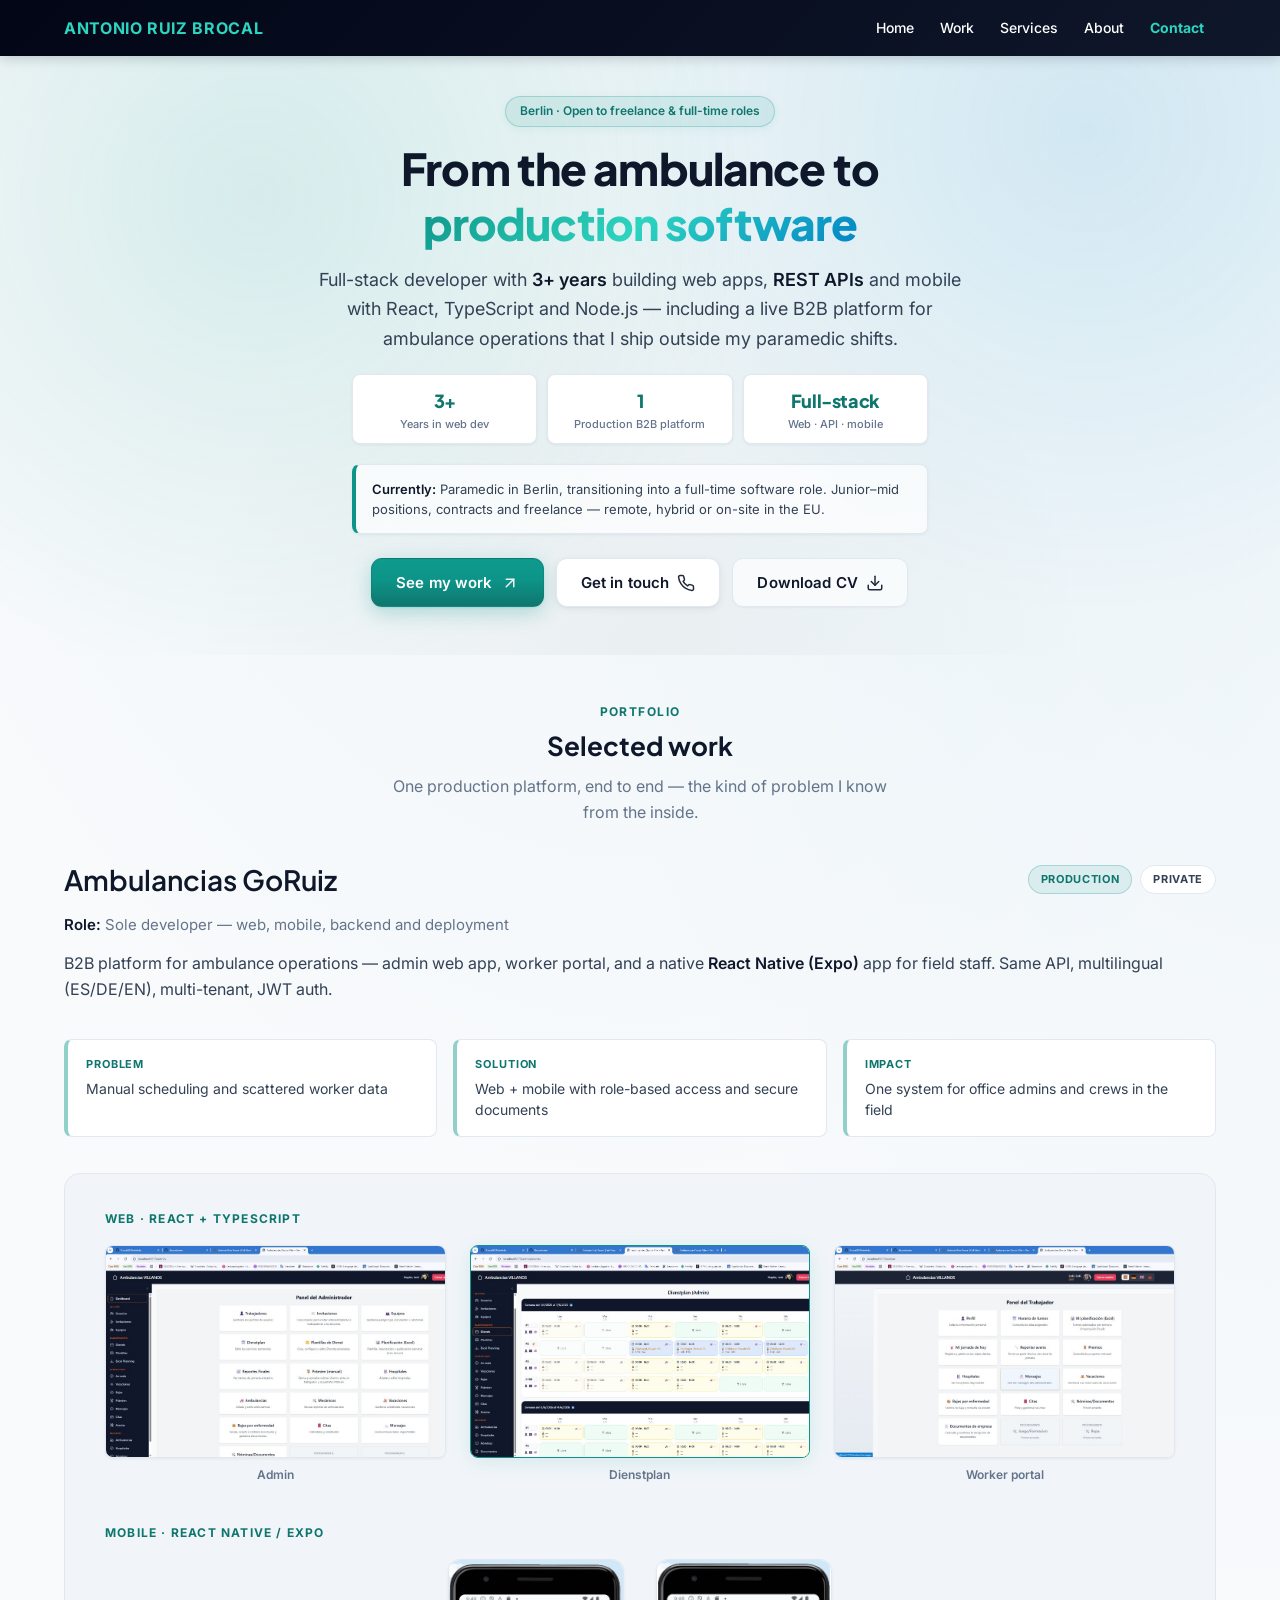
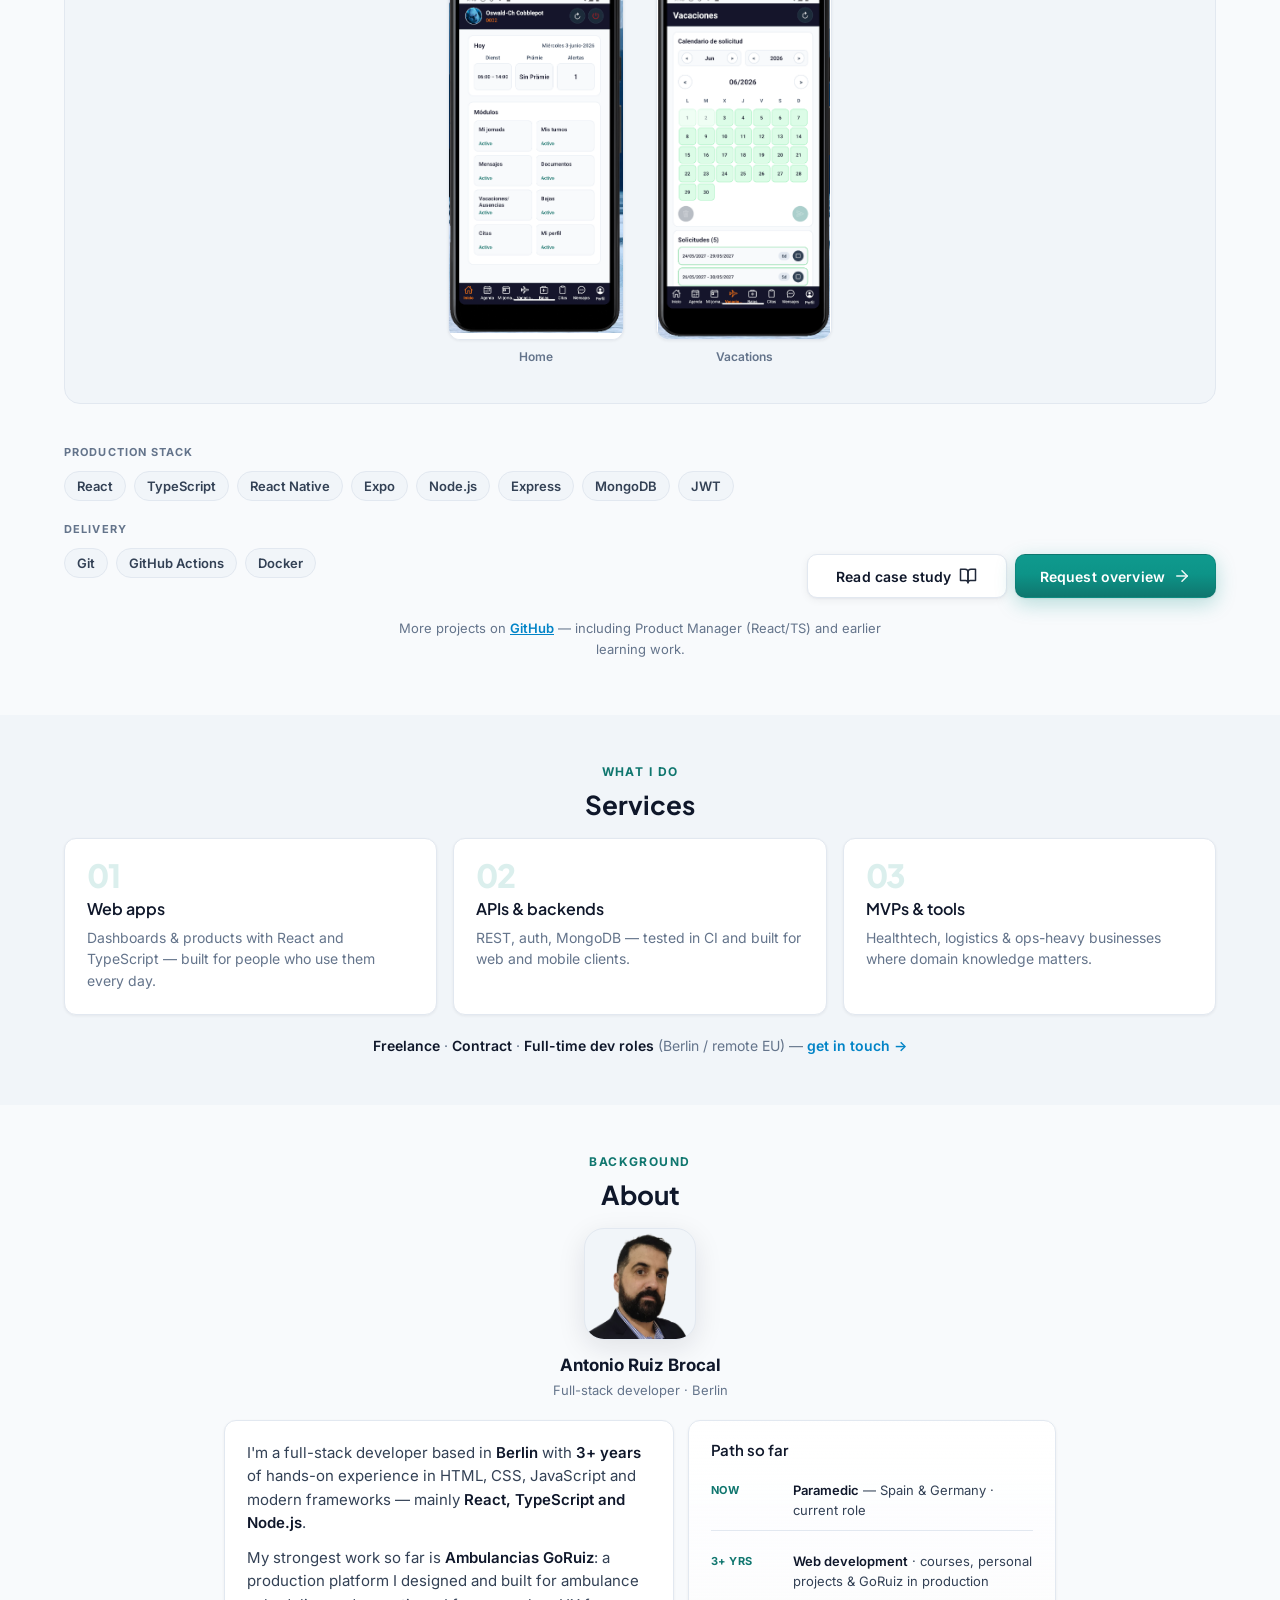
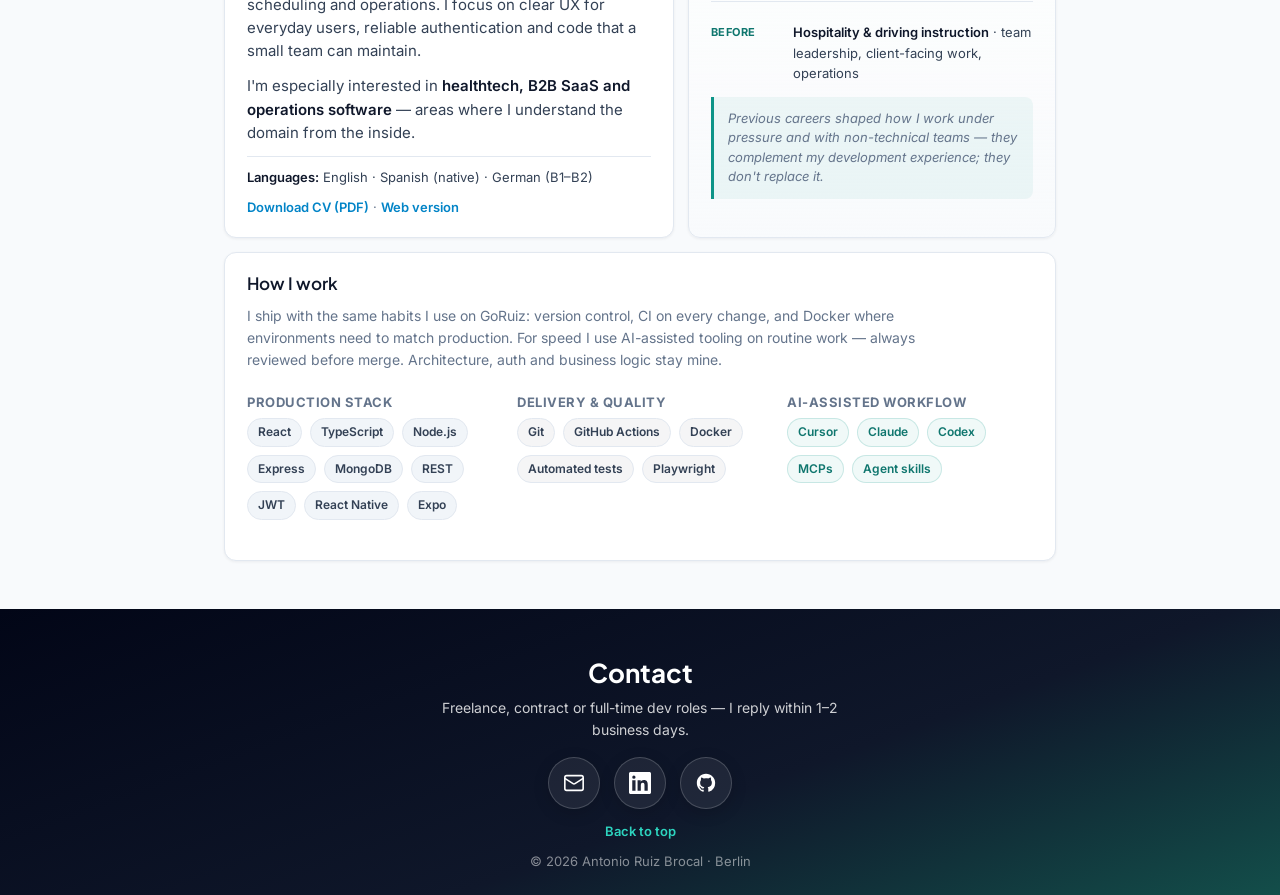
==== commit 302f7729: "Add GoRuiz technical case study page. Link a dedicated case study from the featured project with arc" ====
--- a/index.html
+++ b/index.html
@@ -157,6 +157,10 @@
               </ul>
             </div>
             <div class="project-links">
+              <a class="btn btn-secondary btn-project" href="goruiz-case-study.html">
+                <span>Read case study</span>
+                <svg class="btn-svg" width="18" height="18" viewBox="0 0 24 24" fill="none" stroke="currentColor" stroke-width="2" stroke-linecap="round" stroke-linejoin="round" aria-hidden="true"><path d="M2 3h6a4 4 0 0 1 4 4v14a3 3 0 0 0-3-3H2z"/><path d="M22 3h-6a4 4 0 0 0-4 4v14a3 3 0 0 1 3-3h7z"/></svg>
+              </a>
               <a class="btn btn-primary btn-project" href="#contacto">
                 <span>Request overview</span>
                 <svg class="btn-svg" width="18" height="18" viewBox="0 0 24 24" fill="none" stroke="currentColor" stroke-width="2" stroke-linecap="round" stroke-linejoin="round" aria-hidden="true"><path d="M5 12h14"/><path d="m12 5 7 7-7 7"/></svg>
--- a/styles.css
+++ b/styles.css
@@ -906,6 +906,8 @@
 .featured-project .project-links {
   flex-shrink: 0;
   align-self: flex-end;
+  flex-wrap: wrap;
+  gap: 0.5rem;
 }
 
 .featured-project .btn-project {
@@ -915,6 +917,12 @@
 @media (min-width: 768px) {
   .featured-project .btn-project {
     width: auto;
+  }
+}
+
+@media (max-width: 767px) {
+  .featured-project .project-links {
+    align-self: stretch;
   }
 }
 
@@ -1542,6 +1550,142 @@
 }
 
 /* =============================================
+   Case study page
+   ============================================= */
+.case-study-page {
+  padding-top: calc(var(--header-height) + 2rem);
+  padding-bottom: 3rem;
+}
+
+.case-study-article {
+  max-width: 42rem;
+}
+
+.case-study-header {
+  margin-bottom: 2rem;
+}
+
+.case-study-header h1 {
+  font-size: clamp(1.75rem, 4vw, 2.25rem);
+  margin-bottom: 0.75rem;
+}
+
+.case-study-lead {
+  font-size: 1.0625rem;
+  line-height: 1.65;
+  color: var(--color-text);
+  margin: 0 0 1rem;
+}
+
+.case-study-section {
+  margin-bottom: 2rem;
+}
+
+.case-study-section h2 {
+  font-size: 1.125rem;
+  margin-bottom: 0.75rem;
+  color: var(--color-teal-700);
+}
+
+.case-study-section p {
+  margin: 0 0 0.75rem;
+  line-height: 1.65;
+  color: var(--color-text);
+}
+
+.case-study-list {
+  margin: 0;
+  padding-left: 1.25rem;
+  color: var(--color-text);
+}
+
+.case-study-list li {
+  margin-bottom: 0.5rem;
+  line-height: 1.55;
+}
+
+.case-study-grid {
+  display: grid;
+  gap: 0.75rem;
+}
+
+.case-study-card {
+  padding: 1rem 1.125rem;
+  background: var(--color-surface);
+  border: 1px solid var(--color-border);
+  border-radius: var(--radius-sm);
+}
+
+.case-study-card h3 {
+  font-size: 0.9375rem;
+  margin: 0 0 0.375rem;
+}
+
+.case-study-card p {
+  margin: 0;
+  font-size: 0.875rem;
+  color: var(--color-text-muted);
+  line-height: 1.5;
+}
+
+.case-study-diagram {
+  margin: 0 0 1rem;
+  padding: 1rem;
+  font-family: ui-monospace, "Cascadia Code", Consolas, monospace;
+  font-size: 0.6875rem;
+  line-height: 1.35;
+  background: var(--color-bg-alt);
+  border: 1px solid var(--color-border);
+  border-radius: var(--radius-sm);
+  overflow-x: auto;
+  color: var(--color-slate-700);
+}
+
+.case-study-section code {
+  font-size: 0.875em;
+  padding: 0.125rem 0.375rem;
+  background: var(--color-bg-alt);
+  border-radius: 4px;
+}
+
+.case-study-note {
+  font-size: 0.875rem;
+  color: var(--color-text-muted);
+  font-style: italic;
+  padding: 0.875rem 1rem;
+  background: rgba(13, 148, 136, 0.06);
+  border-left: 3px solid var(--color-accent);
+  border-radius: 0 var(--radius-sm) var(--radius-sm) 0;
+}
+
+.case-study-actions {
+  display: flex;
+  flex-wrap: wrap;
+  gap: 0.625rem;
+  margin-top: 2.5rem;
+  padding-top: 1.5rem;
+  border-top: 1px solid var(--color-border);
+}
+
+.case-study-footer {
+  padding: 1.5rem 0;
+}
+
+.case-study-footer .footer-copy {
+  margin: 0;
+}
+
+.case-study-footer .back {
+  margin: 0;
+}
+
+@media (min-width: 640px) {
+  .case-study-grid {
+    grid-template-columns: repeat(2, 1fr);
+  }
+}
+
+/* =============================================
    Scroll reveal (content visible without JS)
    ============================================= */
 .reveal {
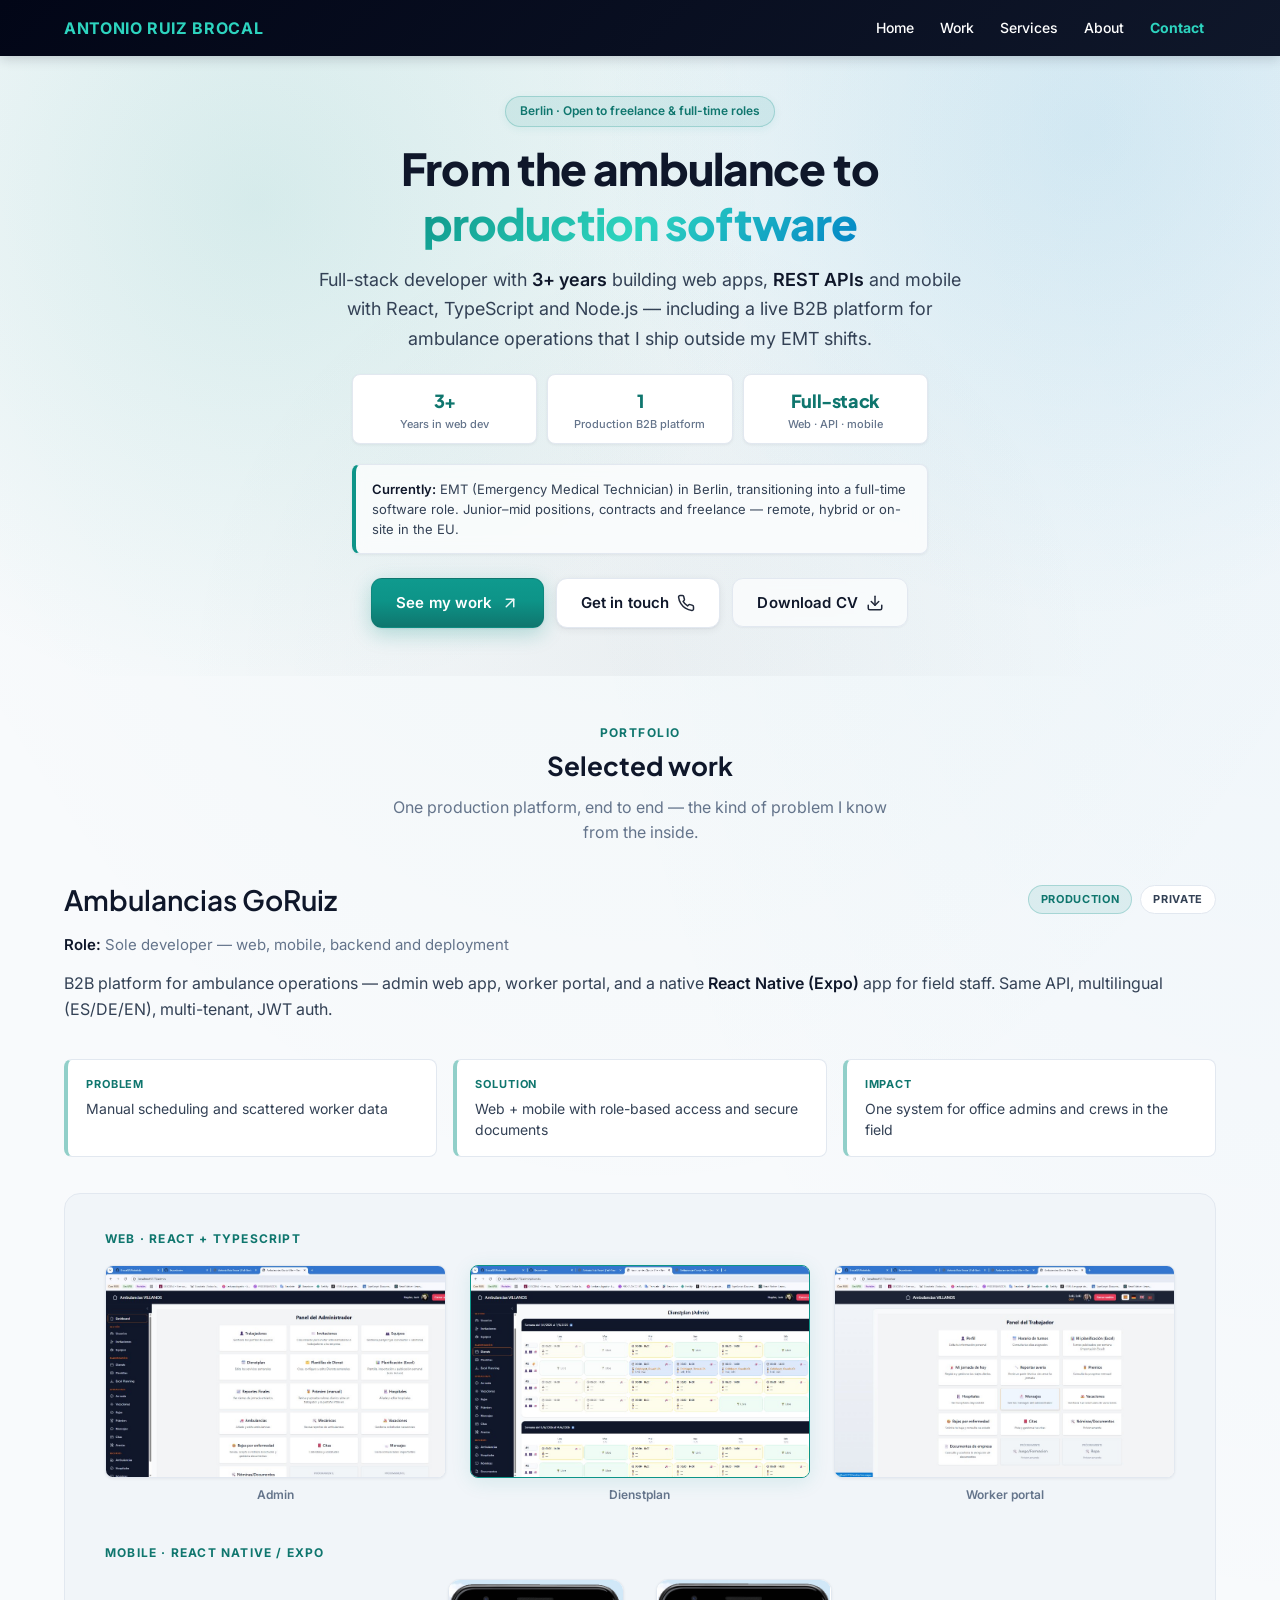
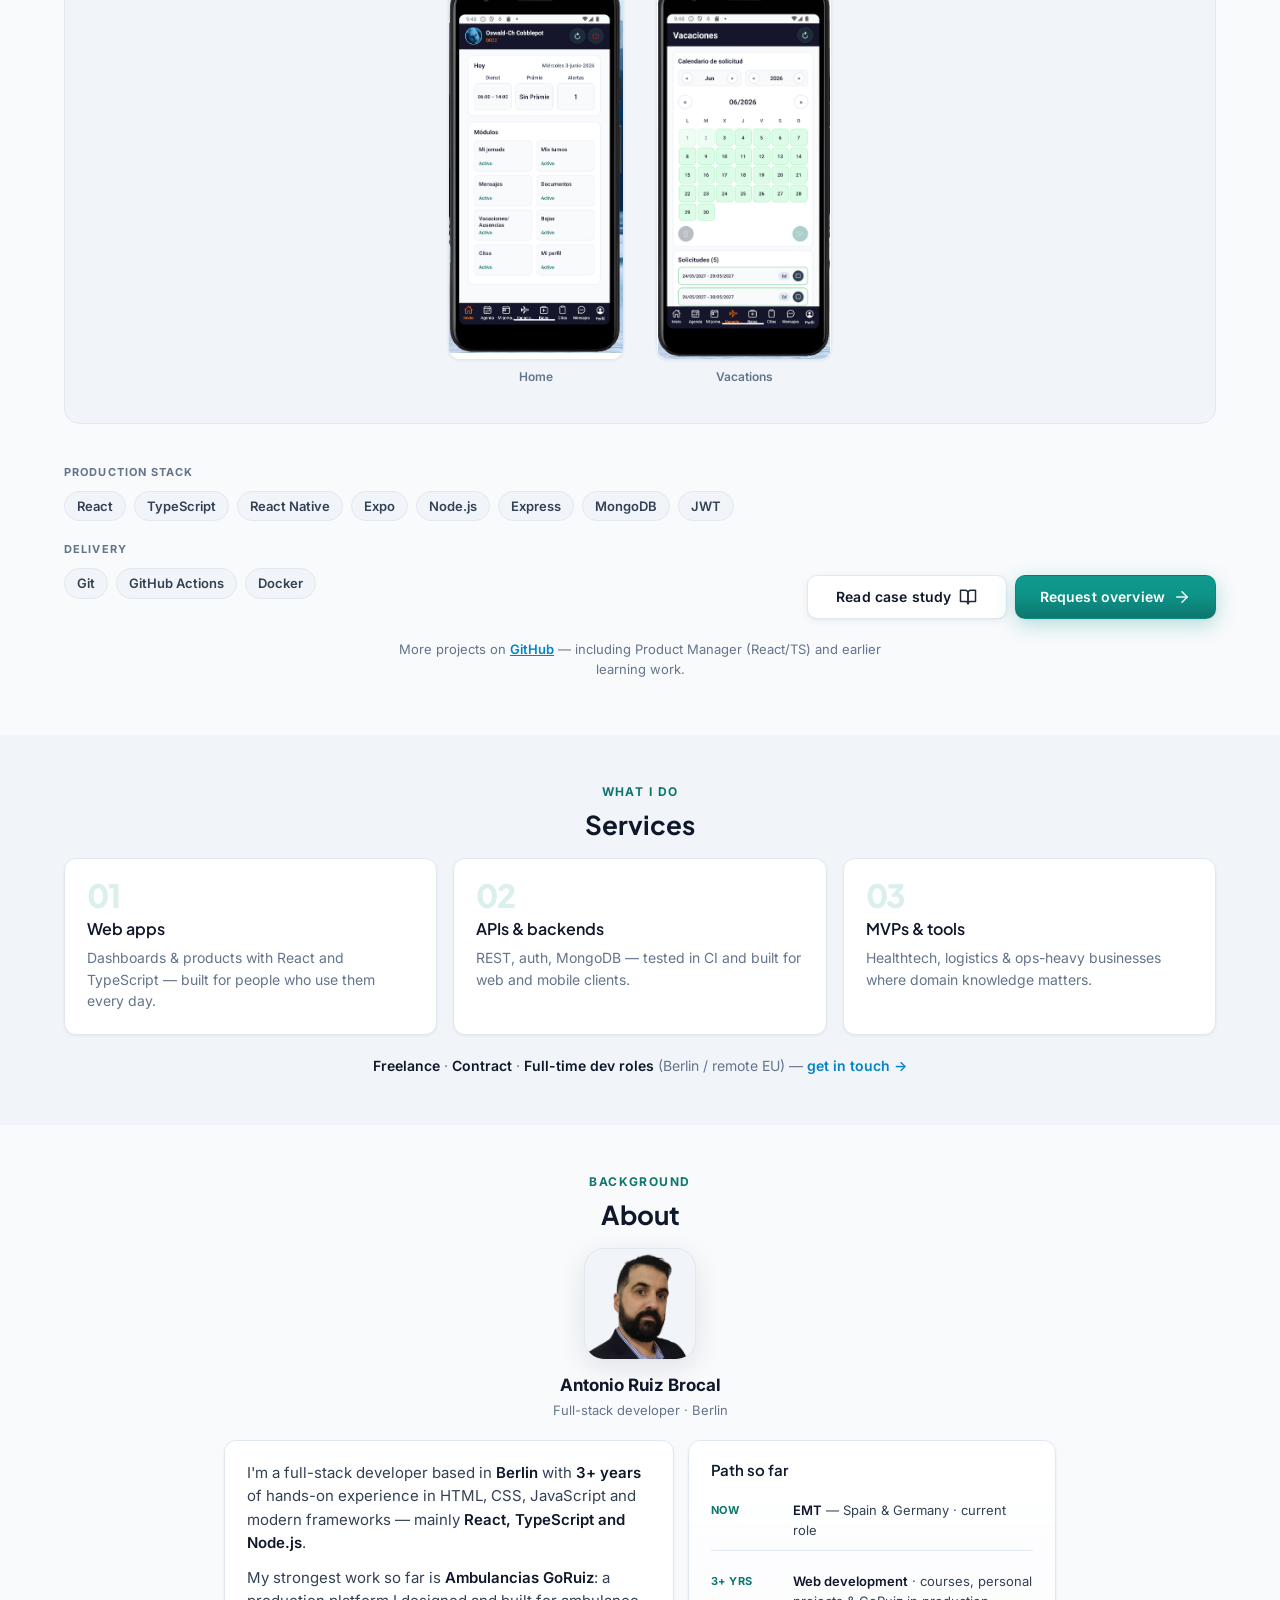
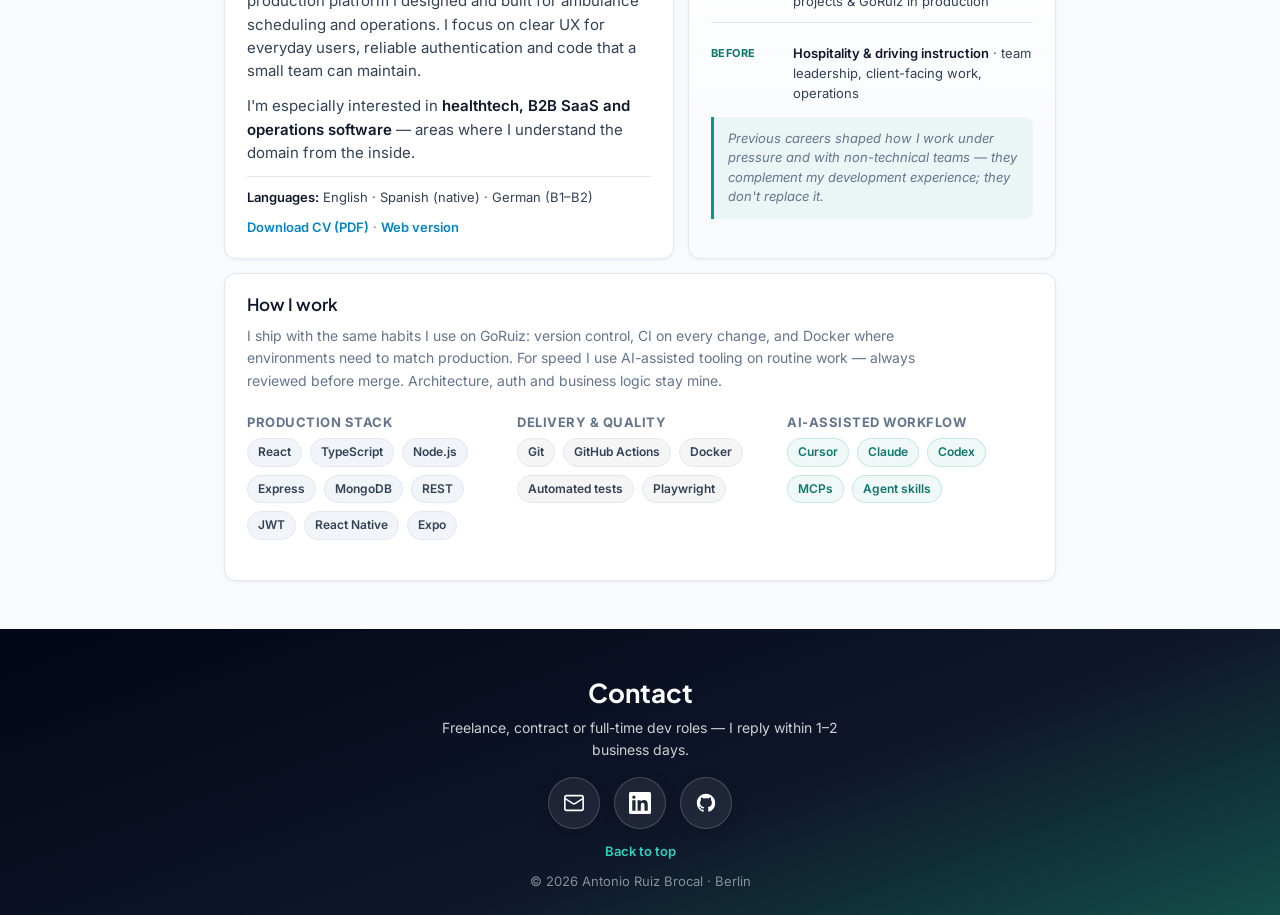
==== commit 7f67c6b5: "Update portfolio: EMT terminology, case study and CV structure. Replace paramedic with EMT across si" ====
--- a/index.html
+++ b/index.html
@@ -3,9 +3,9 @@
 <head>
   <meta charset="UTF-8">
   <meta name="viewport" content="width=device-width, initial-scale=1.0">
-  <meta name="description" content="Antonio Ruiz Brocal — Full-stack developer in Berlin. 3+ years building with React, TypeScript and Node.js. Paramedic transitioning into software. German B1–B2. Production B2B platform for ambulance operations.">
+  <meta name="description" content="Antonio Ruiz Brocal — Full-stack developer in Berlin. 3+ years building with React, TypeScript and Node.js. EMT transitioning into software. German B1–B2. Production B2B platform for ambulance operations.">
   <meta property="og:title" content="Antonio Ruiz Brocal | Full-Stack Developer">
-  <meta property="og:description" content="3+ years in web development. Currently a paramedic in Berlin, open to freelance and full-time dev roles. React, TypeScript, Node.js.">
+  <meta property="og:description" content="3+ years in web development. Currently an EMT in Berlin, open to freelance and full-time dev roles. React, TypeScript, Node.js.">
   <meta property="og:type" content="website">
   <meta property="og:url" content="https://antonioruizdeveloper.com/">
   <title>Antonio Ruiz Brocal | Full-Stack Developer · Freelance & Employment</title>
@@ -44,7 +44,7 @@
         <h1>From the ambulance to <span class="text-gradient">production software</span></h1>
         <p class="hero-subtitle">
           Full-stack developer with <strong>3+ years</strong> building web apps, <strong>REST APIs</strong> and mobile with React, TypeScript and Node.js —
-          including a live B2B platform for ambulance operations that I ship outside my paramedic shifts.
+          including a live B2B platform for ambulance operations that I ship outside my EMT shifts.
         </p>
         <ul class="hero-stats" aria-label="Highlights">
           <li><strong>3+</strong><span>Years in web dev</span></li>
@@ -52,7 +52,7 @@
           <li><strong>Full-stack</strong><span>Web · API · mobile</span></li>
         </ul>
         <p class="hero-status">
-          <strong>Currently:</strong> Paramedic in Berlin, transitioning into a full-time software role.
+          <strong>Currently:</strong> EMT (Emergency Medical Technician) in Berlin, transitioning into a full-time software role.
           Junior–mid positions, contracts and freelance — remote, hybrid or on-site in the EU.
         </p>
         <div class="hero-actions">
@@ -238,7 +238,7 @@
             <ul class="timeline timeline-honest">
               <li>
                 <span class="timeline-period">Now</span>
-                <div><strong>Paramedic</strong> — Spain &amp; Germany · current role</div>
+                <div><strong>EMT</strong> — Spain &amp; Germany · current role</div>
               </li>
               <li>
                 <span class="timeline-period">3+ yrs</span>
--- a/styles.css
+++ b/styles.css
@@ -1554,101 +1554,308 @@
    ============================================= */
 .case-study-page {
   padding-top: calc(var(--header-height) + 2rem);
-  padding-bottom: 3rem;
-}
-
-.case-study-article {
-  max-width: 42rem;
-}
-
-.case-study-header {
-  margin-bottom: 2rem;
-}
-
-.case-study-header h1 {
-  font-size: clamp(1.75rem, 4vw, 2.25rem);
+  padding-bottom: 3.5rem;
+  background-image:
+    radial-gradient(ellipse 70% 40% at 50% 0%, rgba(13, 148, 136, 0.06), transparent);
+}
+
+.case-study-shell {
+  max-width: var(--max-width);
+}
+
+.cs-hero {
+  text-align: center;
+  max-width: 40rem;
+  margin: 0 auto 2rem;
+}
+
+.cs-hero h1 {
+  font-size: clamp(1.875rem, 4.5vw, 2.5rem);
   margin-bottom: 0.75rem;
-}
-
-.case-study-lead {
-  font-size: 1.0625rem;
+  letter-spacing: -0.02em;
+  text-align: center;
+}
+
+.cs-lead {
+  font-size: clamp(1rem, 2.2vw, 1.125rem);
   line-height: 1.65;
   color: var(--color-text);
   margin: 0 0 1rem;
 }
 
-.case-study-section {
-  margin-bottom: 2rem;
-}
-
-.case-study-section h2 {
+.cs-badges {
+  justify-content: center;
+}
+
+.cs-product-scope {
+  max-width: 42rem;
+  margin: 0 auto 2.5rem;
+  text-align: center;
+  font-size: clamp(1rem, 2.2vw, 1.0625rem);
+  line-height: 1.65;
+  color: var(--color-text-muted);
+}
+
+.cs-preview {
+  margin: 0 auto 2rem;
+  max-width: 48rem;
+}
+
+.cs-preview-frame {
+  border-radius: calc(var(--radius) + 2px);
+  border: 1px solid var(--color-border);
+  box-shadow: var(--shadow-md);
+  overflow: hidden;
+  background: var(--color-bg-alt);
+  aspect-ratio: 16 / 9;
+}
+
+.cs-preview-frame img {
+  width: 100%;
+  height: 100%;
+  object-fit: cover;
+  object-position: top left;
+}
+
+.cs-preview figcaption {
+  margin-top: 0.625rem;
+  text-align: center;
+  font-size: 0.75rem;
+  font-weight: 600;
+  color: var(--color-text-muted);
+}
+
+.cs-highlights {
+  list-style: none;
+  margin: 0 0 2.5rem;
+  padding: 0;
+  display: grid;
+  gap: 1rem;
+  grid-template-columns: 1fr;
+}
+
+.cs-highlights li {
+  padding: 1.125rem 1.25rem;
+  background: var(--color-surface);
+  border: 1px solid var(--color-border);
+  border-radius: var(--radius);
+  box-shadow: var(--shadow-sm);
+  border-top: 3px solid var(--color-accent);
+}
+
+.cs-highlight-label {
+  display: block;
+  font-size: 0.6875rem;
+  font-weight: 700;
+  letter-spacing: 0.1em;
+  text-transform: uppercase;
+  color: var(--color-teal-700);
+  margin-bottom: 0.375rem;
+}
+
+.cs-highlights p {
+  margin: 0;
+  font-size: 0.9375rem;
+  line-height: 1.55;
+  color: var(--color-text);
+}
+
+.cs-layout {
+  display: grid;
+  gap: 2rem;
+  align-items: start;
+}
+
+.cs-main {
+  min-width: 0;
+}
+
+.cs-block {
+  margin-bottom: 2.25rem;
+}
+
+.cs-block:last-child {
+  margin-bottom: 0;
+}
+
+.cs-block h2 {
   font-size: 1.125rem;
-  margin-bottom: 0.75rem;
-  color: var(--color-teal-700);
-}
-
-.case-study-section p {
-  margin: 0 0 0.75rem;
+  margin: 0 0 1rem;
+  padding-bottom: 0.5rem;
+  border-bottom: 1px solid var(--color-border);
+  color: var(--color-heading);
+}
+
+.cs-block p {
+  margin: 0 0 0.875rem;
   line-height: 1.65;
   color: var(--color-text);
-}
-
-.case-study-list {
-  margin: 0;
-  padding-left: 1.25rem;
-  color: var(--color-text);
-}
-
-.case-study-list li {
-  margin-bottom: 0.5rem;
-  line-height: 1.55;
-}
-
-.case-study-grid {
+  font-size: 0.9375rem;
+}
+
+.cs-built-grid {
   display: grid;
-  gap: 0.75rem;
-}
-
-.case-study-card {
-  padding: 1rem 1.125rem;
+  gap: 0.875rem;
+  grid-template-columns: 1fr;
+}
+
+.cs-built-card {
+  position: relative;
+  padding: 1.125rem 1.25rem 1.125rem 3.25rem;
   background: var(--color-surface);
   border: 1px solid var(--color-border);
   border-radius: var(--radius-sm);
-}
-
-.case-study-card h3 {
+  box-shadow: var(--shadow-sm);
+}
+
+.cs-built-icon {
+  position: absolute;
+  left: 1.125rem;
+  top: 1.125rem;
+  font-family: var(--font-display);
+  font-size: 0.875rem;
+  font-weight: 800;
+  color: rgba(13, 148, 136, 0.35);
+  line-height: 1;
+}
+
+.cs-built-card h3 {
+  margin: 0 0 0.375rem;
   font-size: 0.9375rem;
-  margin: 0 0 0.375rem;
-}
-
-.case-study-card p {
+}
+
+.cs-built-card p {
   margin: 0;
   font-size: 0.875rem;
   color: var(--color-text-muted);
   line-height: 1.5;
 }
 
-.case-study-diagram {
-  margin: 0 0 1rem;
-  padding: 1rem;
-  font-family: ui-monospace, "Cascadia Code", Consolas, monospace;
-  font-size: 0.6875rem;
-  line-height: 1.35;
+.cs-arch {
+  display: flex;
+  flex-direction: column;
+  align-items: center;
+  gap: 0.75rem;
+  padding: 1.5rem 1.25rem;
   background: var(--color-bg-alt);
   border: 1px solid var(--color-border);
+  border-radius: var(--radius);
+  margin-bottom: 1rem;
+}
+
+.cs-arch-clients {
+  display: grid;
+  gap: 0.625rem;
+  width: 100%;
+  grid-template-columns: 1fr;
+}
+
+.cs-arch-node {
+  display: flex;
+  flex-direction: column;
+  align-items: center;
+  gap: 0.125rem;
+  padding: 0.75rem 1rem;
+  background: var(--color-surface);
+  border: 1px solid var(--color-border);
   border-radius: var(--radius-sm);
-  overflow-x: auto;
-  color: var(--color-slate-700);
-}
-
-.case-study-section code {
-  font-size: 0.875em;
-  padding: 0.125rem 0.375rem;
-  background: var(--color-bg-alt);
-  border-radius: 4px;
-}
-
-.case-study-note {
+  font-size: 0.875rem;
+  font-weight: 600;
+  color: var(--color-heading);
+  text-align: center;
+}
+
+.cs-arch-node span {
+  font-size: 0.75rem;
+  font-weight: 500;
+  color: var(--color-text-muted);
+}
+
+.cs-arch-connector {
+  font-size: 0.6875rem;
+  font-weight: 700;
+  letter-spacing: 0.08em;
+  text-transform: uppercase;
+  color: var(--color-teal-700);
+  padding: 0.375rem 0.75rem;
+  background: rgba(13, 148, 136, 0.1);
+  border-radius: 999px;
+}
+
+.cs-arch-api {
+  display: flex;
+  flex-direction: column;
+  align-items: center;
+  gap: 0.25rem;
+  width: 100%;
+  max-width: 20rem;
+  padding: 1rem 1.25rem;
+  background: linear-gradient(180deg, var(--color-slate-900), var(--color-slate-800));
+  color: #fff;
+  border-radius: var(--radius-sm);
+  text-align: center;
+}
+
+.cs-arch-api strong {
+  font-size: 0.9375rem;
+  color: #fff;
+}
+
+.cs-arch-api span {
+  font-size: 0.75rem;
+  color: rgba(255, 255, 255, 0.7);
+}
+
+.cs-arch-note {
+  margin: 0;
+  font-size: 0.875rem;
+  color: var(--color-text-muted);
+  line-height: 1.55;
+}
+
+.cs-decisions {
+  list-style: none;
+  margin: 0;
+  padding: 0;
+  display: grid;
+  gap: 0.625rem;
+}
+
+.cs-decisions li {
+  padding: 0.875rem 1rem;
+  background: var(--color-surface);
+  border: 1px solid var(--color-border);
+  border-left: 3px solid rgba(13, 148, 136, 0.45);
+  border-radius: 0 var(--radius-sm) var(--radius-sm) 0;
+}
+
+.cs-decisions strong {
+  display: block;
+  font-size: 0.875rem;
+  margin-bottom: 0.25rem;
+  color: var(--color-heading);
+}
+
+.cs-decisions span {
+  display: block;
+  font-size: 0.8125rem;
+  line-height: 1.5;
+  color: var(--color-text-muted);
+}
+
+.cs-list {
+  margin: 0;
+  padding-left: 1.25rem;
+  color: var(--color-text);
+}
+
+.cs-list li {
+  margin-bottom: 0.5rem;
+  line-height: 1.55;
+  font-size: 0.9375rem;
+}
+
+.cs-note {
   font-size: 0.875rem;
   color: var(--color-text-muted);
   font-style: italic;
@@ -1656,15 +1863,83 @@
   background: rgba(13, 148, 136, 0.06);
   border-left: 3px solid var(--color-accent);
   border-radius: 0 var(--radius-sm) var(--radius-sm) 0;
-}
-
-.case-study-actions {
+  margin-top: 1rem;
+}
+
+.cs-sidebar {
+  display: grid;
+  gap: 1rem;
+}
+
+.cs-sidebar-card {
+  padding: 1.125rem 1.25rem;
+  background: var(--color-surface);
+  border: 1px solid var(--color-border);
+  border-radius: var(--radius);
+  box-shadow: var(--shadow-sm);
+}
+
+.cs-sidebar-card h3 {
+  margin: 0 0 0.75rem;
+  font-size: 0.8125rem;
+  font-weight: 700;
+  letter-spacing: 0.06em;
+  text-transform: uppercase;
+  color: var(--color-text-muted);
+}
+
+.cs-meta {
+  margin: 0;
+}
+
+.cs-meta div {
+  display: flex;
+  justify-content: space-between;
+  gap: 1rem;
+  padding: 0.5rem 0;
+  border-bottom: 1px solid var(--color-border);
+  font-size: 0.8125rem;
+}
+
+.cs-meta div:last-child {
+  border-bottom: none;
+  padding-bottom: 0;
+}
+
+.cs-meta dt {
+  margin: 0;
+  font-weight: 600;
+  color: var(--color-text-muted);
+}
+
+.cs-meta dd {
+  margin: 0;
+  text-align: right;
+  color: var(--color-heading);
+  font-weight: 500;
+}
+
+.cs-sidebar-tags {
+  margin: 0;
+}
+
+.cs-actions {
   display: flex;
   flex-wrap: wrap;
+  justify-content: center;
   gap: 0.625rem;
-  margin-top: 2.5rem;
-  padding-top: 1.5rem;
+  margin-top: 3rem;
+  padding-top: 2rem;
   border-top: 1px solid var(--color-border);
+}
+
+.case-study-section code,
+.cs-block code,
+.cs-decisions code {
+  font-size: 0.875em;
+  padding: 0.125rem 0.375rem;
+  background: var(--color-bg-alt);
+  border-radius: 4px;
 }
 
 .case-study-footer {
@@ -1680,8 +1955,34 @@
 }
 
 @media (min-width: 640px) {
-  .case-study-grid {
-    grid-template-columns: repeat(2, 1fr);
+  .cs-highlights {
+    grid-template-columns: repeat(3, minmax(0, 1fr));
+  }
+
+  .cs-built-grid {
+    grid-template-columns: repeat(2, minmax(0, 1fr));
+  }
+
+  .cs-arch-clients {
+    grid-template-columns: repeat(3, minmax(0, 1fr));
+  }
+}
+
+@media (min-width: 960px) {
+  .cs-layout {
+    grid-template-columns: minmax(0, 1fr) 17.5rem;
+    gap: 2.5rem;
+  }
+
+  .cs-sidebar {
+    position: sticky;
+    top: calc(var(--header-height) + 1.25rem);
+  }
+}
+
+@media (max-width: 959px) {
+  .cs-sidebar {
+    grid-template-columns: repeat(auto-fit, minmax(14rem, 1fr));
   }
 }
 
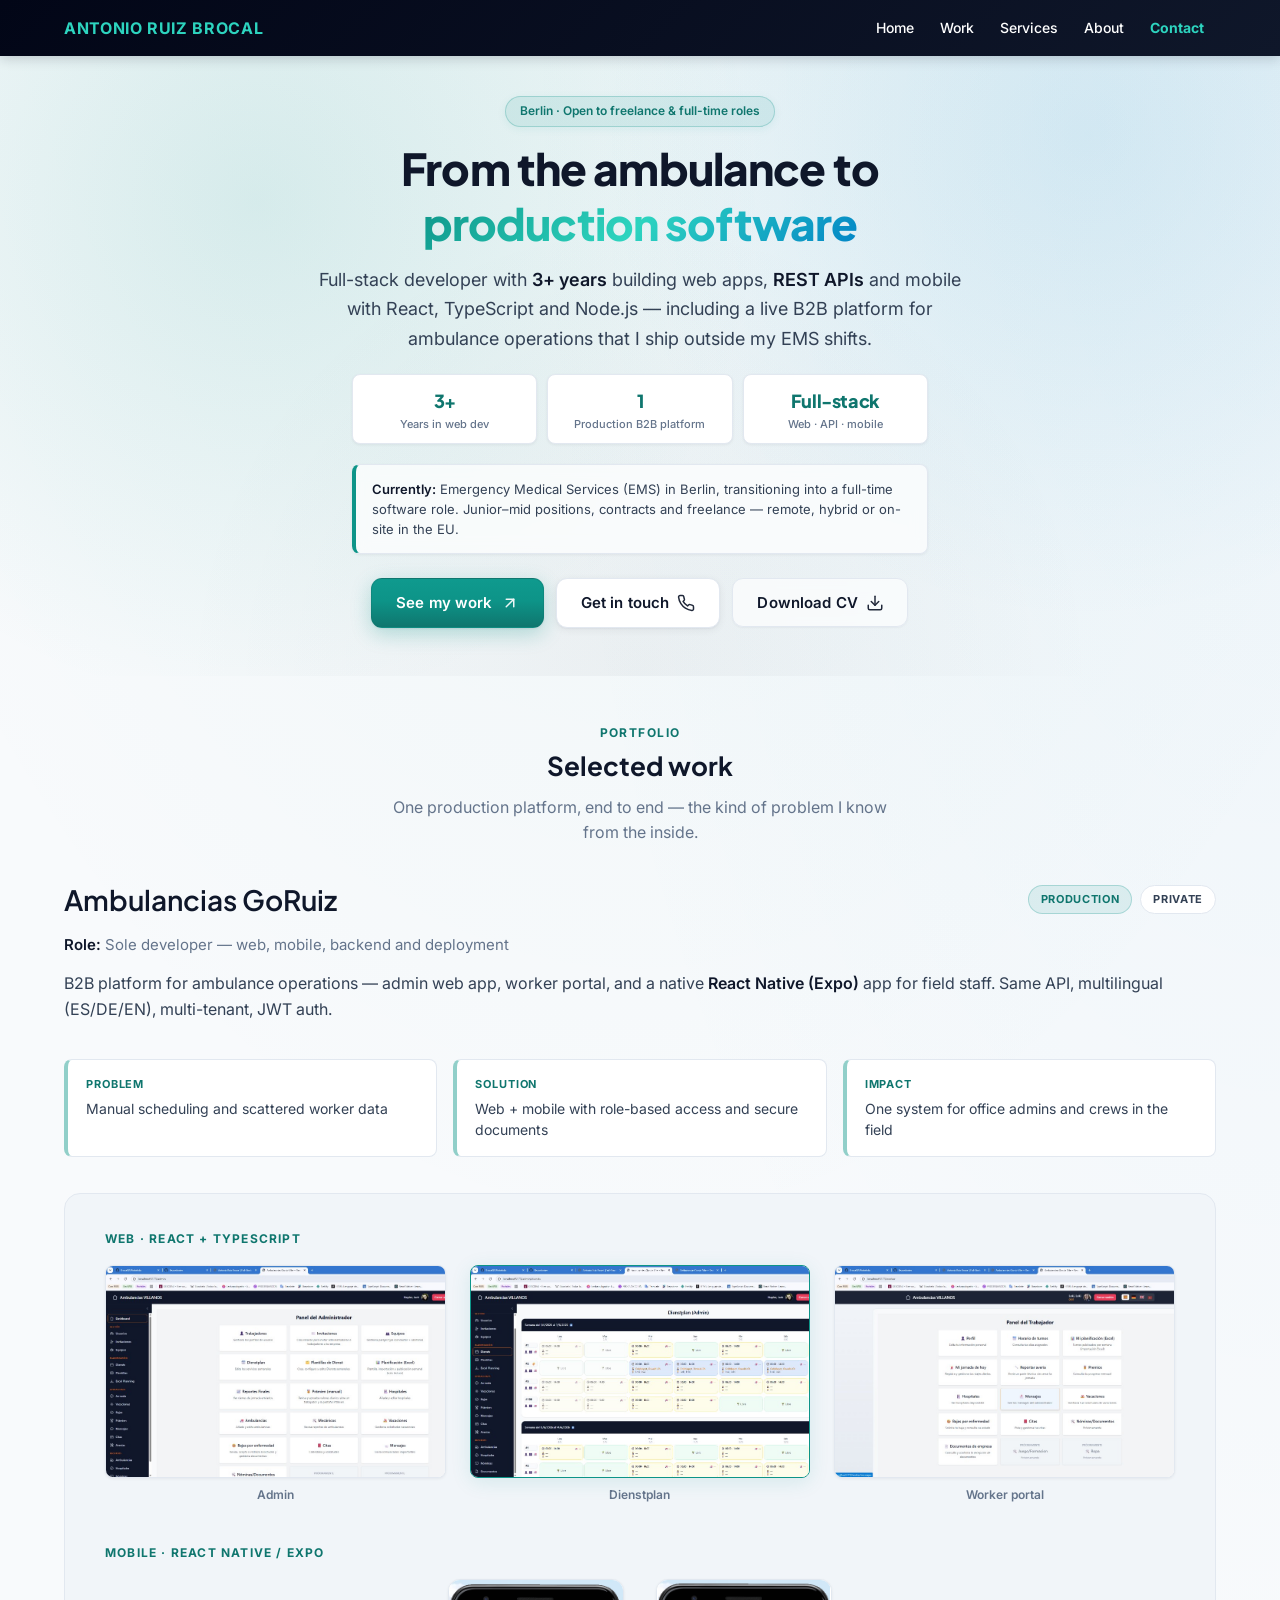
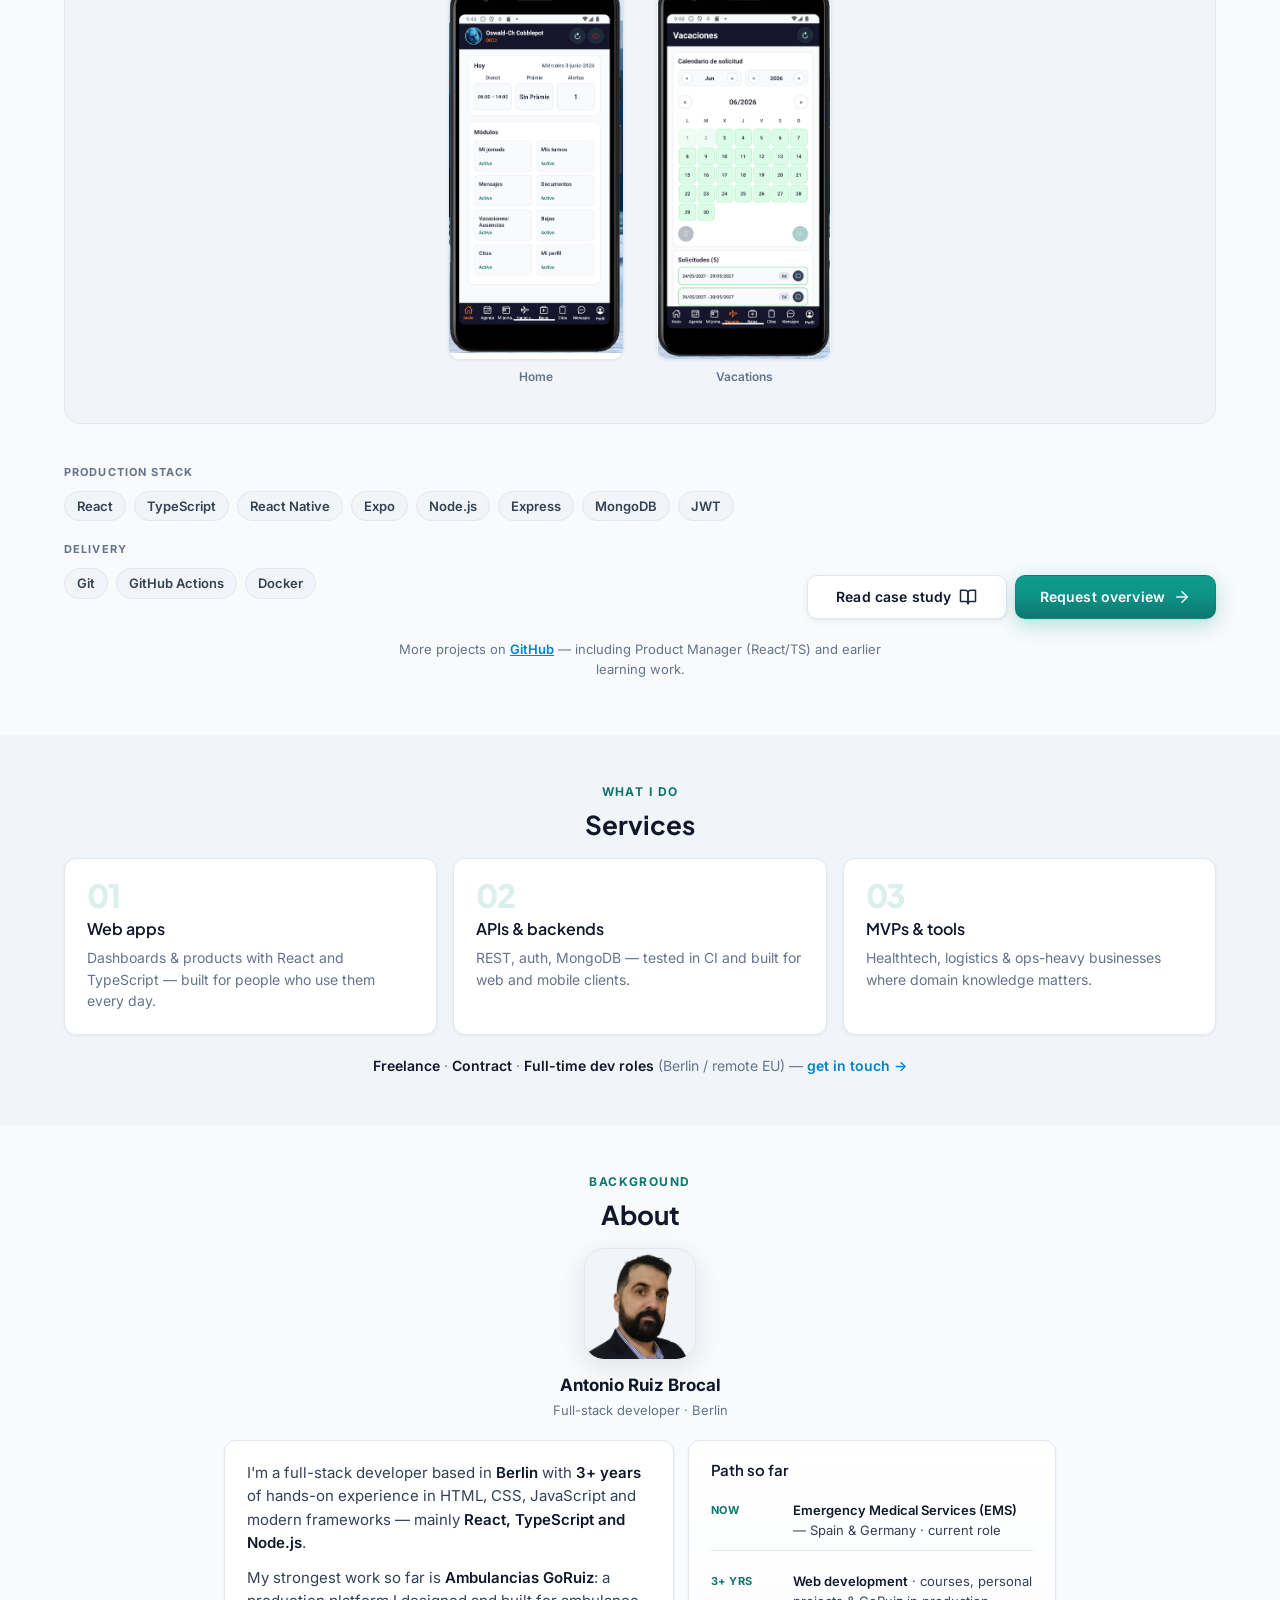
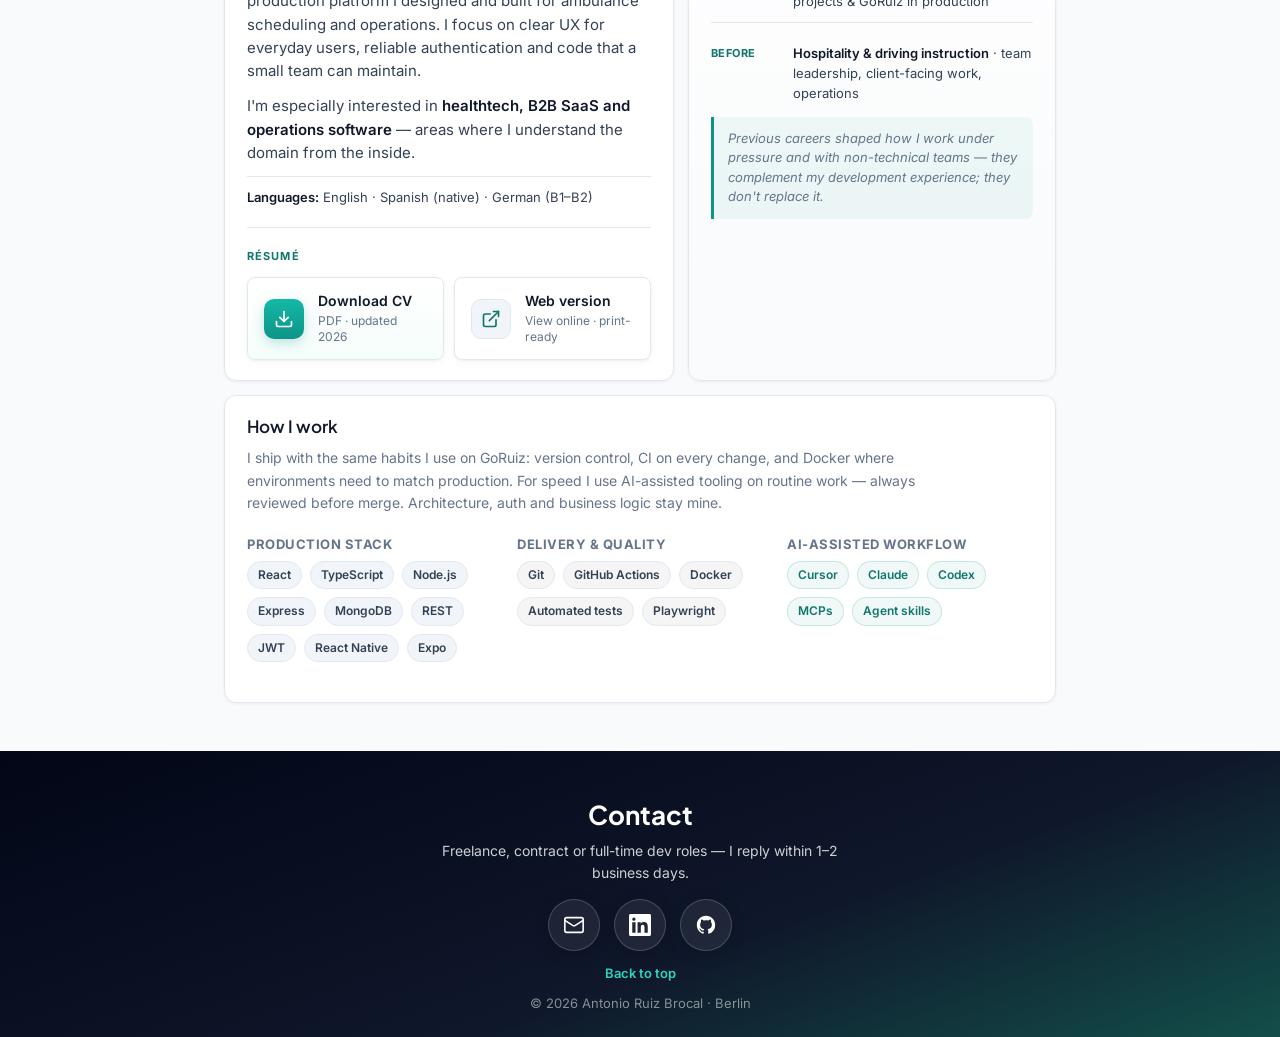
==== commit f9445612: "Polish portfolio About CV block and EMS terminology. Use Emergency Medical Services (EMS) across sit" ====
--- a/index.html
+++ b/index.html
@@ -3,9 +3,9 @@
 <head>
   <meta charset="UTF-8">
   <meta name="viewport" content="width=device-width, initial-scale=1.0">
-  <meta name="description" content="Antonio Ruiz Brocal — Full-stack developer in Berlin. 3+ years building with React, TypeScript and Node.js. EMT transitioning into software. German B1–B2. Production B2B platform for ambulance operations.">
+  <meta name="description" content="Antonio Ruiz Brocal — Full-stack developer in Berlin. 3+ years building with React, TypeScript and Node.js. Emergency Medical Services (EMS), transitioning into software. German B1–B2. Production B2B platform for ambulance operations.">
   <meta property="og:title" content="Antonio Ruiz Brocal | Full-Stack Developer">
-  <meta property="og:description" content="3+ years in web development. Currently an EMT in Berlin, open to freelance and full-time dev roles. React, TypeScript, Node.js.">
+  <meta property="og:description" content="3+ years in web development. Currently working in Emergency Medical Services (EMS) in Berlin, open to freelance and full-time dev roles. React, TypeScript, Node.js.">
   <meta property="og:type" content="website">
   <meta property="og:url" content="https://antonioruizdeveloper.com/">
   <title>Antonio Ruiz Brocal | Full-Stack Developer · Freelance & Employment</title>
@@ -44,7 +44,7 @@
         <h1>From the ambulance to <span class="text-gradient">production software</span></h1>
         <p class="hero-subtitle">
           Full-stack developer with <strong>3+ years</strong> building web apps, <strong>REST APIs</strong> and mobile with React, TypeScript and Node.js —
-          including a live B2B platform for ambulance operations that I ship outside my EMT shifts.
+          including a live B2B platform for ambulance operations that I ship outside my EMS shifts.
         </p>
         <ul class="hero-stats" aria-label="Highlights">
           <li><strong>3+</strong><span>Years in web dev</span></li>
@@ -52,7 +52,7 @@
           <li><strong>Full-stack</strong><span>Web · API · mobile</span></li>
         </ul>
         <p class="hero-status">
-          <strong>Currently:</strong> EMT (Emergency Medical Technician) in Berlin, transitioning into a full-time software role.
+          <strong>Currently:</strong> Emergency Medical Services (EMS) in Berlin, transitioning into a full-time software role.
           Junior–mid positions, contracts and freelance — remote, hybrid or on-site in the EU.
         </p>
         <div class="hero-actions">
@@ -227,18 +227,36 @@
               I'm especially interested in <strong>healthtech, B2B SaaS and operations software</strong> — areas where I understand the domain from the inside.
             </p>
             <p class="about-languages"><strong>Languages:</strong> English · Spanish (native) · German (B1–B2)</p>
-            <p class="about-cv-link">
-              <a href="cv/Antonio-Ruiz-Brocal-CV-2026.pdf" download="Antonio-Ruiz-Brocal-CV-2026.pdf" target="_blank" rel="noopener noreferrer">Download CV (PDF)</a>
-              ·
-              <a href="cv/antonio-ruiz-brocal-cv.html" target="_blank" rel="noopener noreferrer">Web version</a>
-            </p>
+            <div class="about-cv-actions">
+              <p class="about-cv-label">Résumé</p>
+              <div class="about-cv-buttons">
+                <a class="about-cv-btn about-cv-btn-primary" href="cv/Antonio-Ruiz-Brocal-CV-2026.pdf" download="Antonio-Ruiz-Brocal-CV-2026.pdf" target="_blank" rel="noopener noreferrer">
+                  <span class="about-cv-btn-icon" aria-hidden="true">
+                    <svg width="20" height="20" viewBox="0 0 24 24" fill="none" stroke="currentColor" stroke-width="2" stroke-linecap="round" stroke-linejoin="round"><path d="M21 15v4a2 2 0 0 1-2 2H5a2 2 0 0 1-2-2v-4"/><polyline points="7 10 12 15 17 10"/><line x1="12" x2="12" y1="15" y2="3"/></svg>
+                  </span>
+                  <span class="about-cv-btn-text">
+                    <strong>Download CV</strong>
+                    <small>PDF · updated 2026</small>
+                  </span>
+                </a>
+                <a class="about-cv-btn about-cv-btn-secondary" href="cv/antonio-ruiz-brocal-cv.html" target="_blank" rel="noopener noreferrer">
+                  <span class="about-cv-btn-icon" aria-hidden="true">
+                    <svg width="20" height="20" viewBox="0 0 24 24" fill="none" stroke="currentColor" stroke-width="2" stroke-linecap="round" stroke-linejoin="round"><path d="M18 13v6a2 2 0 0 1-2 2H5a2 2 0 0 1-2-2V8a2 2 0 0 1 2-2h6"/><polyline points="15 3 21 3 21 9"/><line x1="10" x2="21" y1="14" y2="3"/></svg>
+                  </span>
+                  <span class="about-cv-btn-text">
+                    <strong>Web version</strong>
+                    <small>View online · print-ready</small>
+                  </span>
+                </a>
+              </div>
+            </div>
           </div>
           <div class="section-card timeline-card reveal">
             <h3 class="timeline-title">Path so far</h3>
             <ul class="timeline timeline-honest">
               <li>
                 <span class="timeline-period">Now</span>
-                <div><strong>EMT</strong> — Spain &amp; Germany · current role</div>
+                <div><strong>Emergency Medical Services (EMS)</strong> — Spain &amp; Germany · current role</div>
               </li>
               <li>
                 <span class="timeline-period">3+ yrs</span>
--- a/styles.css
+++ b/styles.css
@@ -1430,21 +1430,130 @@
   margin-bottom: 0;
 }
 
-.about-cv-link {
-  margin: 0.625rem 0 0;
-  font-size: 0.8125rem;
-  color: var(--color-text-muted);
-}
-
-.about-cv-link a {
-  color: var(--color-link);
+.about-cv-actions {
+  margin-top: 1.25rem;
+  padding-top: 1.25rem;
+  border-top: 1px solid var(--color-border);
+}
+
+.about-cv-label {
+  margin: 0 0 0.75rem;
+  font-size: 0.6875rem;
+  font-weight: 700;
+  text-transform: uppercase;
+  letter-spacing: 0.1em;
+  color: var(--color-teal-700);
+}
+
+.about-cv-buttons {
+  display: flex;
+  flex-direction: column;
+  gap: 0.625rem;
+}
+
+.about-cv-btn {
+  display: flex;
+  align-items: center;
+  gap: 0.875rem;
+  flex: 1;
+  min-width: 0;
+  padding: 0.875rem 1rem;
+  text-decoration: none;
+  border-radius: var(--radius-sm);
+  border: 1px solid var(--color-border);
+  background: var(--color-surface);
+  box-shadow:
+    0 1px 2px rgba(15, 23, 42, 0.04),
+    0 2px 8px rgba(15, 23, 42, 0.04);
+  transition:
+    border-color 0.2s ease,
+    box-shadow 0.2s ease,
+    transform 0.2s ease,
+    background 0.2s ease;
+}
+
+.about-cv-btn:hover,
+.about-cv-btn:focus-visible {
+  transform: translateY(-2px);
+  border-color: rgba(13, 148, 136, 0.35);
+  box-shadow:
+    0 2px 4px rgba(15, 23, 42, 0.06),
+    0 8px 20px rgba(13, 148, 136, 0.12);
+}
+
+.about-cv-btn:active {
+  transform: translateY(0);
+}
+
+.about-cv-btn-icon {
+  flex-shrink: 0;
+  display: flex;
+  align-items: center;
+  justify-content: center;
+  width: 2.5rem;
+  height: 2.5rem;
+  border-radius: 0.625rem;
+  transition: background 0.2s ease, color 0.2s ease;
+}
+
+.about-cv-btn-text {
+  display: flex;
+  flex-direction: column;
+  gap: 0.125rem;
+  min-width: 0;
+  text-align: left;
+}
+
+.about-cv-btn-text strong {
+  font-size: 0.875rem;
   font-weight: 600;
-  text-decoration: none;
-}
-
-.about-cv-link a:hover {
+  color: var(--color-heading);
+  line-height: 1.3;
+}
+
+.about-cv-btn-text small {
+  font-size: 0.75rem;
+  font-weight: 400;
+  color: var(--color-text-muted);
+  line-height: 1.35;
+}
+
+.about-cv-btn-primary {
+  background: linear-gradient(180deg, rgba(255, 255, 255, 1) 0%, rgba(240, 253, 250, 0.65) 100%);
+}
+
+.about-cv-btn-primary .about-cv-btn-icon {
+  background: linear-gradient(180deg, #14b8a6 0%, var(--color-teal-600) 100%);
+  color: #fff;
+  box-shadow: 0 4px 12px rgba(13, 148, 136, 0.25);
+}
+
+.about-cv-btn-primary:hover,
+.about-cv-btn-primary:focus-visible {
+  background: linear-gradient(180deg, #fff 0%, rgba(204, 251, 241, 0.45) 100%);
+}
+
+.about-cv-btn-secondary .about-cv-btn-icon {
+  background: var(--color-bg-alt);
   color: var(--color-teal-700);
-  text-decoration: underline;
+  border: 1px solid var(--color-border);
+}
+
+.about-cv-btn-secondary:hover .about-cv-btn-icon,
+.about-cv-btn-secondary:focus-visible .about-cv-btn-icon {
+  background: rgba(13, 148, 136, 0.08);
+  border-color: rgba(13, 148, 136, 0.25);
+  color: var(--color-teal-700);
+}
+
+@media (min-width: 520px) {
+  .about-cv-buttons {
+    flex-direction: row;
+  }
+
+  .about-cv-btn {
+    flex: 1 1 calc(50% - 0.3125rem);
+  }
 }
 
 .background-note {
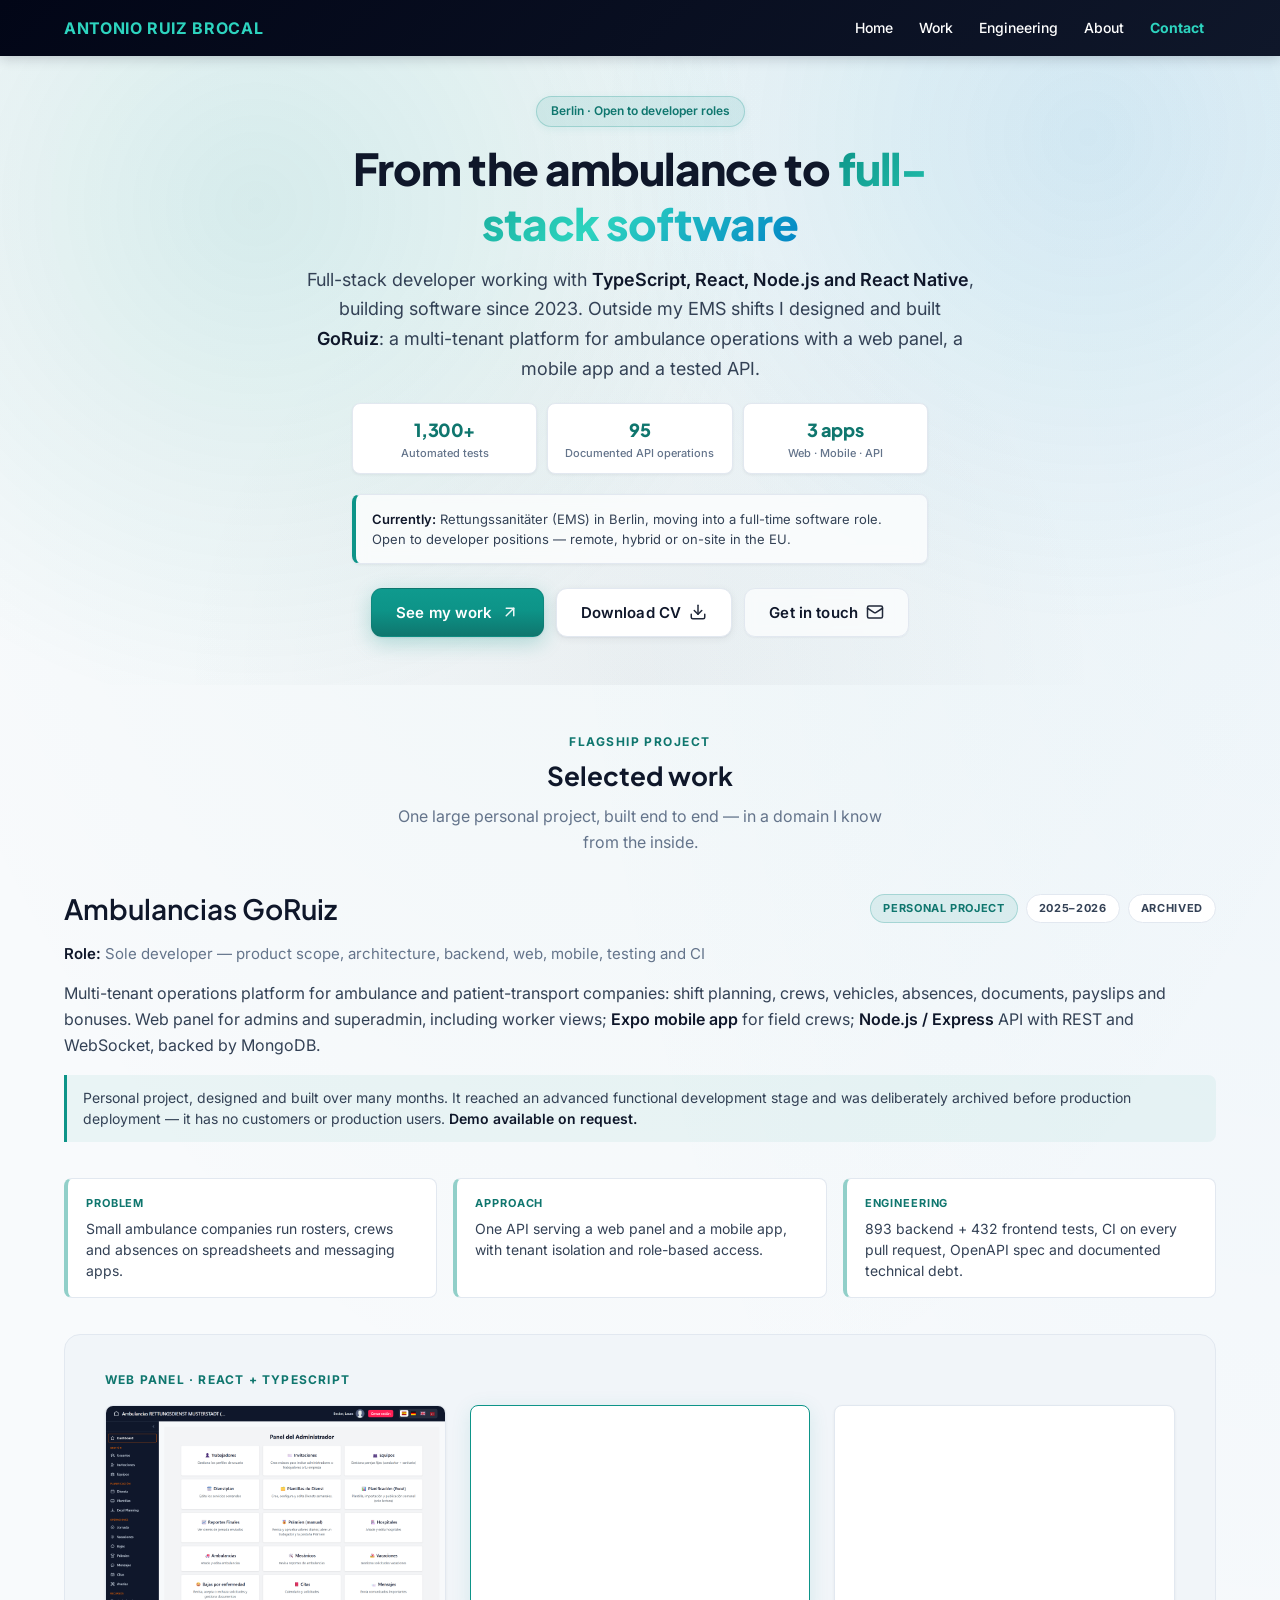
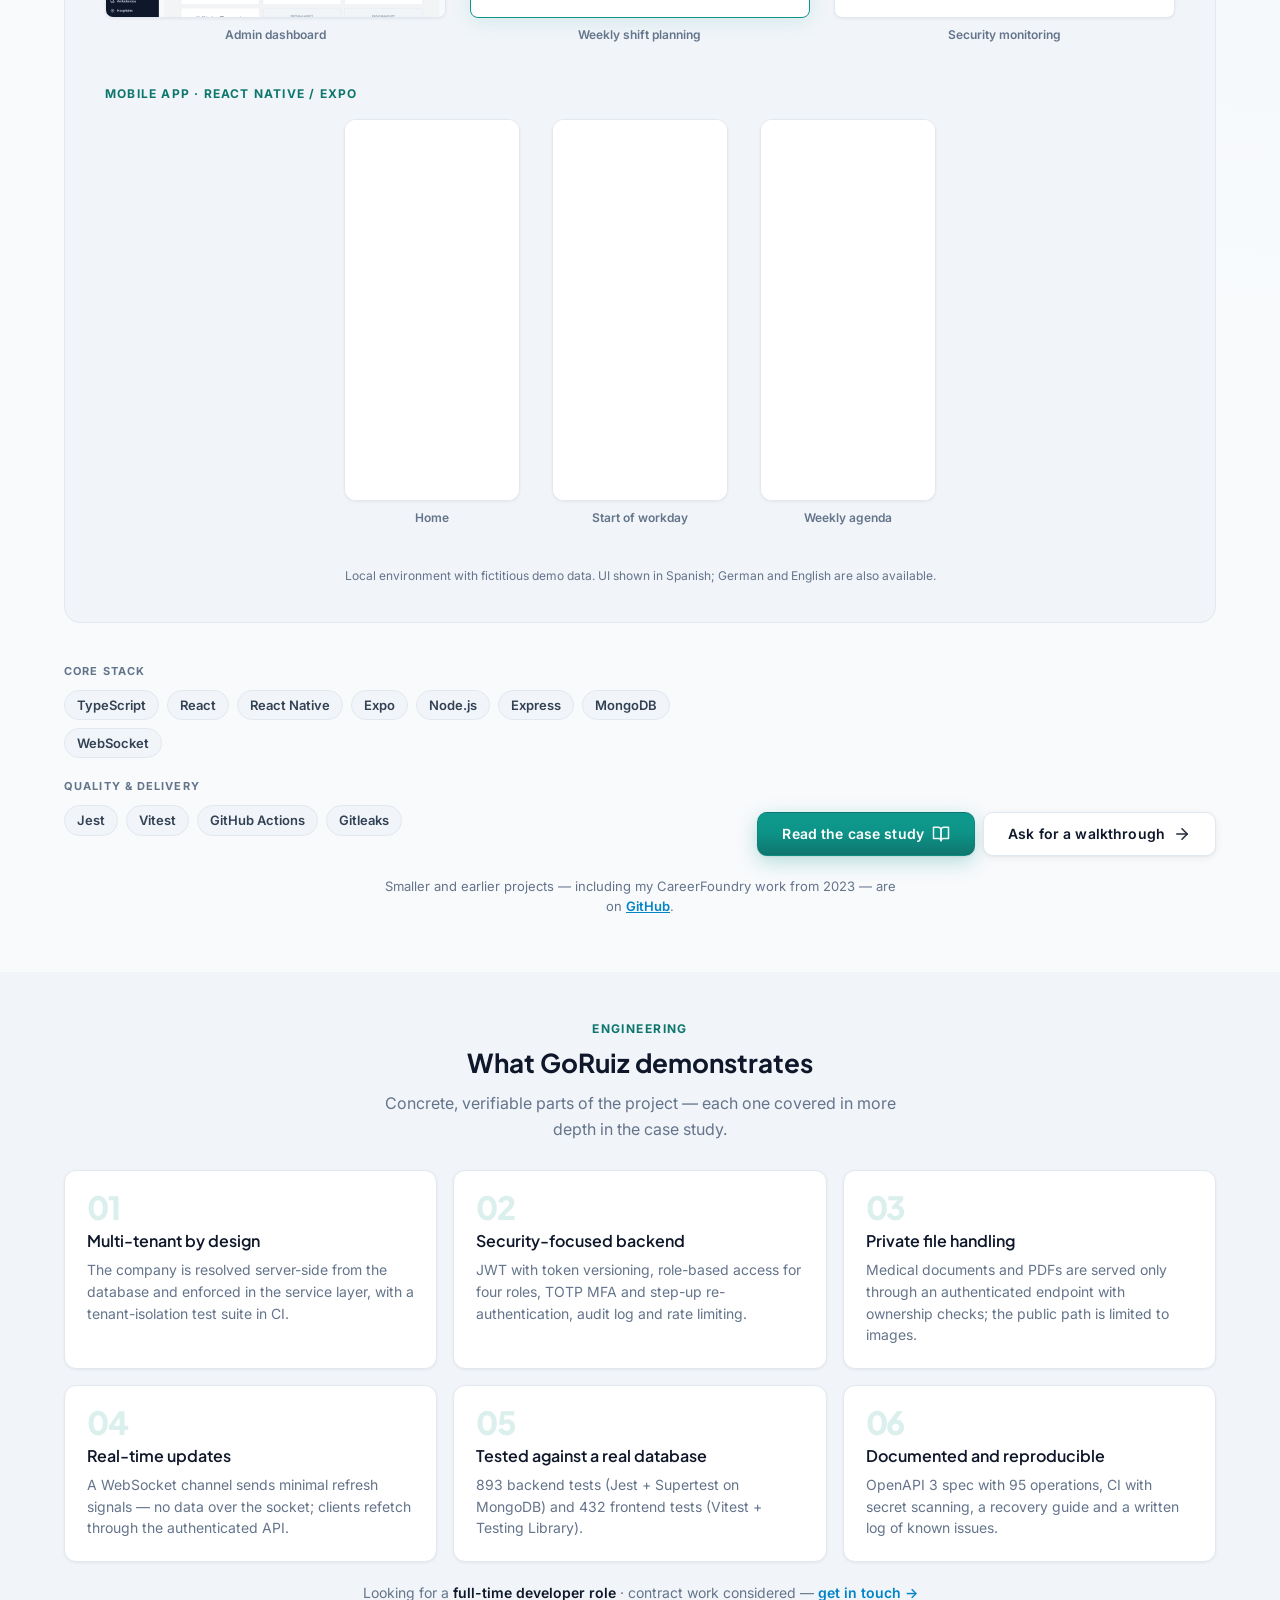
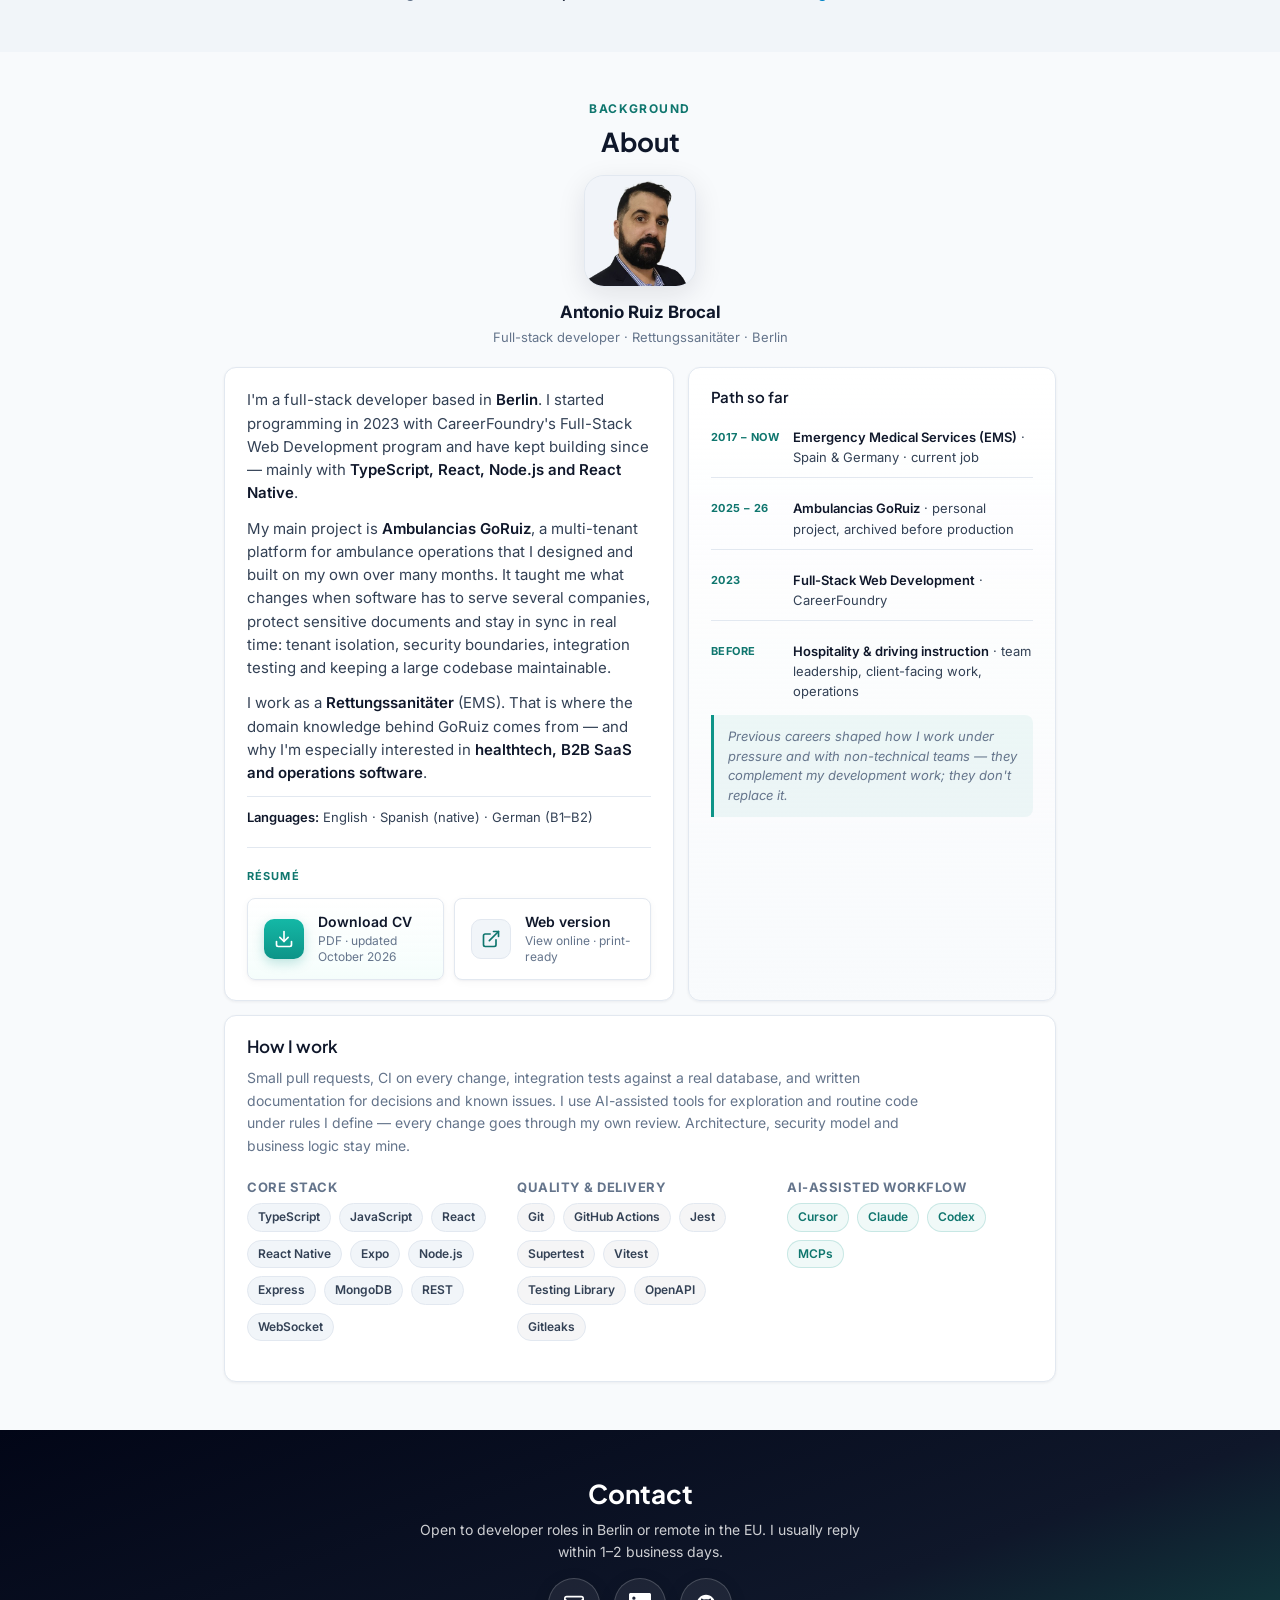
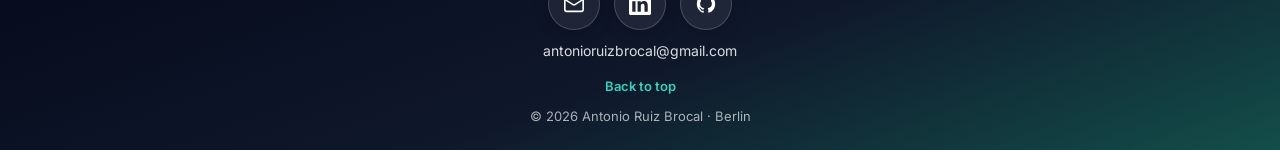
==== commit 616e4477: "Portfolio RC: honest GoRuiz status, expanded case study, updated CV, SEO and asset cleanup - Replace" ====
--- a/index.html
+++ b/index.html
@@ -3,18 +3,30 @@
 <head>
   <meta charset="UTF-8">
   <meta name="viewport" content="width=device-width, initial-scale=1.0">
-  <meta name="description" content="Antonio Ruiz Brocal — Full-stack developer in Berlin. 3+ years building with React, TypeScript and Node.js. Emergency Medical Services (EMS), transitioning into software. German B1–B2. Production B2B platform for ambulance operations.">
+  <title>Antonio Ruiz Brocal | Full-Stack Developer · TypeScript, React, Node.js</title>
+  <meta name="description" content="Antonio Ruiz Brocal — full-stack developer in Berlin (TypeScript, React, Node.js, React Native). Building software since 2023. Main project: Ambulancias GoRuiz, a multi-tenant platform for ambulance operations with 1,300+ automated tests. EMS background.">
+  <link rel="canonical" href="https://antonioruizdeveloper.com/">
+  <meta property="og:type" content="website">
+  <meta property="og:site_name" content="Antonio Ruiz Brocal">
   <meta property="og:title" content="Antonio Ruiz Brocal | Full-Stack Developer">
-  <meta property="og:description" content="3+ years in web development. Currently working in Emergency Medical Services (EMS) in Berlin, open to freelance and full-time dev roles. React, TypeScript, Node.js.">
-  <meta property="og:type" content="website">
+  <meta property="og:description" content="Full-stack developer in Berlin — TypeScript, React, Node.js, React Native. Main project: a multi-tenant platform for ambulance operations (web, mobile, API).">
   <meta property="og:url" content="https://antonioruizdeveloper.com/">
-  <title>Antonio Ruiz Brocal | Full-Stack Developer · Freelance & Employment</title>
+  <meta property="og:image" content="https://antonioruizdeveloper.com/img/og-image.png">
+  <meta property="og:image:width" content="1200">
+  <meta property="og:image:height" content="630">
+  <meta property="og:image:alt" content="Antonio Ruiz Brocal — Full-stack developer · TypeScript · React · Node.js">
+  <meta name="twitter:card" content="summary_large_image">
+  <link rel="icon" href="favicon.svg" type="image/svg+xml">
+  <link rel="icon" href="favicon.ico" sizes="32x32">
+  <link rel="apple-touch-icon" href="apple-touch-icon.png">
+  <meta name="theme-color" content="#0f172a">
   <link rel="preconnect" href="https://fonts.googleapis.com">
   <link rel="preconnect" href="https://fonts.gstatic.com" crossorigin>
   <link href="https://fonts.googleapis.com/css2?family=Inter:wght@400;500;600;700&family=Plus+Jakarta+Sans:wght@600;700;800&display=swap" rel="stylesheet">
   <link rel="stylesheet" href="styles.css">
 </head>
 <body>
+  <a class="skip-link" href="#main">Skip to content</a>
 
   <header class="site-header">
     <div class="header-inner">
@@ -24,11 +36,11 @@
         <span class="nav-toggle-bar"></span>
         <span class="nav-toggle-bar"></span>
       </button>
-      <nav class="main-nav" id="main-nav">
+      <nav class="main-nav" id="main-nav" aria-label="Main">
         <ul>
           <li><a href="#inicio" class="nav-link">Home</a></li>
           <li><a href="#proyectos" class="nav-link">Work</a></li>
-          <li><a href="#servicios" class="nav-link">Services</a></li>
+          <li><a href="#engineering" class="nav-link">Engineering</a></li>
           <li><a href="#about_me" class="nav-link">About</a></li>
           <li><a href="#contacto" class="nav-link nav-link-cta">Contact</a></li>
         </ul>
@@ -36,133 +48,146 @@
     </div>
   </header>
 
-  <main>
+  <main id="main" tabindex="-1">
     <section class="hero" id="inicio">
       <div class="hero-bg" aria-hidden="true"></div>
       <div class="section-inner hero-inner">
-        <p class="hero-badge">Berlin · Open to freelance &amp; full-time roles</p>
-        <h1>From the ambulance to <span class="text-gradient">production software</span></h1>
+        <p class="hero-badge">Berlin · Open to developer roles</p>
+        <h1>From the ambulance to <span class="text-gradient">full-stack software</span></h1>
         <p class="hero-subtitle">
-          Full-stack developer with <strong>3+ years</strong> building web apps, <strong>REST APIs</strong> and mobile with React, TypeScript and Node.js —
-          including a live B2B platform for ambulance operations that I ship outside my EMS shifts.
+          Full-stack developer working with <strong>TypeScript, React, Node.js and React Native</strong>, building software since 2023.
+          Outside my EMS shifts I designed and built <strong>GoRuiz</strong>: a multi-tenant platform for ambulance operations with a web panel, a mobile app and a tested API.
         </p>
-        <ul class="hero-stats" aria-label="Highlights">
-          <li><strong>3+</strong><span>Years in web dev</span></li>
-          <li><strong>1</strong><span>Production B2B platform</span></li>
-          <li><strong>Full-stack</strong><span>Web · API · mobile</span></li>
+        <ul class="hero-stats" aria-label="GoRuiz in numbers">
+          <li><strong>1,300+</strong><span>Automated tests</span></li>
+          <li><strong>95</strong><span>Documented API operations</span></li>
+          <li><strong>3 apps</strong><span>Web · Mobile · API</span></li>
         </ul>
         <p class="hero-status">
-          <strong>Currently:</strong> Emergency Medical Services (EMS) in Berlin, transitioning into a full-time software role.
-          Junior–mid positions, contracts and freelance — remote, hybrid or on-site in the EU.
+          <strong>Currently:</strong> Rettungssanitäter (EMS) in Berlin, moving into a full-time software role.
+          Open to developer positions — remote, hybrid or on-site in the EU.
         </p>
         <div class="hero-actions">
           <a href="#proyectos" class="btn btn-primary btn-lg">
             <span>See my work</span>
             <svg class="btn-svg" width="18" height="18" viewBox="0 0 24 24" fill="none" stroke="currentColor" stroke-width="2" stroke-linecap="round" stroke-linejoin="round" aria-hidden="true"><path d="M7 17 17 7"/><path d="M7 7h10v10"/></svg>
           </a>
-          <a href="#contacto" class="btn btn-secondary btn-lg">
-            <span>Get in touch</span>
-            <svg class="btn-svg" width="18" height="18" viewBox="0 0 24 24" fill="none" stroke="currentColor" stroke-width="2" stroke-linecap="round" stroke-linejoin="round" aria-hidden="true"><path d="M22 16.92v3a2 2 0 0 1-2.18 2 19.79 19.79 0 0 1-8.63-3.07 19.5 19.5 0 0 1-6-6 19.79 19.79 0 0 1-3.07-8.67A2 2 0 0 1 4.11 2h3a2 2 0 0 1 2 1.72 12.84 12.84 0 0 0 .7 2.81 2 2 0 0 1-.45 2.11L8.09 9.91a16 16 0 0 0 6 6l1.27-1.27a2 2 0 0 1 2.11-.45 12.84 12.84 0 0 0 2.81.7A2 2 0 0 1 22 16.92z"/></svg>
-          </a>
-          <a href="cv/Antonio-Ruiz-Brocal-CV-2026.pdf" class="btn btn-ghost btn-lg" download="Antonio-Ruiz-Brocal-CV-2026.pdf" target="_blank" rel="noopener noreferrer">
+          <a href="cv/Antonio-Ruiz-Brocal-CV-2026.pdf" class="btn btn-secondary btn-lg" download="Antonio-Ruiz-Brocal-CV-2026.pdf">
             <span>Download CV</span>
             <svg class="btn-svg" width="18" height="18" viewBox="0 0 24 24" fill="none" stroke="currentColor" stroke-width="2" stroke-linecap="round" stroke-linejoin="round" aria-hidden="true"><path d="M21 15v4a2 2 0 0 1-2 2H5a2 2 0 0 1-2-2v-4"/><polyline points="7 10 12 15 17 10"/><line x1="12" x2="12" y1="15" y2="3"/></svg>
           </a>
+          <a href="#contacto" class="btn btn-ghost btn-lg">
+            <span>Get in touch</span>
+            <svg class="btn-svg" width="18" height="18" viewBox="0 0 24 24" fill="none" stroke="currentColor" stroke-width="2" stroke-linecap="round" stroke-linejoin="round" aria-hidden="true"><rect width="20" height="16" x="2" y="4" rx="2"/><path d="m22 7-8.97 5.7a1.94 1.94 0 0 1-2.06 0L2 7"/></svg>
+          </a>
         </div>
       </div>
     </section>
 
     <section class="section-block section-block-work" id="proyectos">
       <div class="section-inner">
-        <p class="section-label reveal">Portfolio</p>
+        <p class="section-label reveal">Flagship project</p>
         <h2 class="section-heading reveal">Selected work</h2>
-        <p class="section-intro reveal">One production platform, end to end — the kind of problem I know from the inside.</p>
+        <p class="section-intro reveal">One large personal project, built end to end — in a domain I know from the inside.</p>
 
         <article class="featured-project reveal">
           <div class="project-top">
             <div class="project-header">
               <h3>Ambulancias GoRuiz</h3>
               <div class="project-badges">
-                <span class="project-type">Production</span>
-                <span class="project-type project-type-muted">Private</span>
+                <span class="project-type">Personal project</span>
+                <span class="project-type project-type-muted">2025–2026</span>
+                <span class="project-type project-type-muted">Archived</span>
               </div>
             </div>
-            <p class="project-role"><strong>Role:</strong> Sole developer — web, mobile, backend and deployment</p>
+            <p class="project-role"><strong>Role:</strong> Sole developer — product scope, architecture, backend, web, mobile, testing and CI</p>
             <p class="project-summary">
-              B2B platform for ambulance operations — admin web app, worker portal, and a native
-              <strong>React Native (Expo)</strong> app for field staff. Same API, multilingual (ES/DE/EN), multi-tenant, JWT auth.
+              Multi-tenant operations platform for ambulance and patient-transport companies: shift planning, crews, vehicles, absences,
+              documents, payslips and bonuses. Web panel for admins and superadmin, including worker views; <strong>Expo mobile app</strong> for field crews;
+              <strong>Node.js / Express</strong> API with REST and WebSocket, backed by MongoDB.
+            </p>
+            <p class="project-status">
+              Personal project, designed and built over many months. It reached an advanced functional development stage and was deliberately
+              archived before production deployment — it has no customers or production users. <strong>Demo available on request.</strong>
             </p>
           </div>
 
           <ul class="case-study case-study-row">
-            <li><strong>Problem</strong> Manual scheduling and scattered worker data</li>
-            <li><strong>Solution</strong> Web + mobile with role-based access and secure documents</li>
-            <li><strong>Impact</strong> One system for office admins and crews in the field</li>
+            <li><strong>Problem</strong> Small ambulance companies run rosters, crews and absences on spreadsheets and messaging apps.</li>
+            <li><strong>Approach</strong> One API serving a web panel and a mobile app, with tenant isolation and role-based access.</li>
+            <li><strong>Engineering</strong> 893 backend + 432 frontend tests, CI on every pull request, OpenAPI spec and documented technical debt.</li>
           </ul>
 
           <div class="project-gallery">
             <div class="showcase-group">
-              <p class="showcase-group-label">Web · React + TypeScript</p>
+              <p class="showcase-group-label">Web panel · React + TypeScript</p>
               <div class="showcase-row showcase-row-web">
                 <figure class="showcase-item">
                   <div class="showcase-frame showcase-frame-web">
-                    <img src="img/projects/goruiz-admin.png" alt="Admin dashboard" loading="lazy">
-                  </div>
-                  <figcaption>Admin</figcaption>
+                    <img src="img/projects/goruiz-admin-dashboard.png" alt="GoRuiz admin dashboard with module cards for workers, teams, shift planning, absences and resources" width="2160" height="1350" loading="lazy" decoding="async">
+                  </div>
+                  <figcaption>Admin dashboard</figcaption>
                 </figure>
                 <figure class="showcase-item showcase-item-featured">
                   <div class="showcase-frame showcase-frame-web">
-                    <img src="img/projects/goruiz-diensts.png" alt="Weekly Dienstplan" loading="lazy">
-                  </div>
-                  <figcaption>Dienstplan</figcaption>
+                    <img src="img/projects/goruiz-shift-planning.png" alt="Weekly shift planning view with teams, ambulances and shift times per day" width="2160" height="1350" loading="lazy" decoding="async">
+                  </div>
+                  <figcaption>Weekly shift planning</figcaption>
                 </figure>
                 <figure class="showcase-item">
                   <div class="showcase-frame showcase-frame-web">
-                    <img src="img/projects/goruiz-worker.png" alt="Worker web portal" loading="lazy">
-                  </div>
-                  <figcaption>Worker portal</figcaption>
+                    <img src="img/projects/goruiz-security-monitoring.png" alt="Superadmin security monitoring: operational health, support-access activity and audit log" width="2160" height="1350" loading="lazy" decoding="async">
+                  </div>
+                  <figcaption>Security monitoring</figcaption>
                 </figure>
               </div>
             </div>
 
             <div class="showcase-group">
-              <p class="showcase-group-label">Mobile · React Native / Expo</p>
+              <p class="showcase-group-label">Mobile app · React Native / Expo</p>
               <div class="showcase-row showcase-row-mobile">
                 <figure class="showcase-item">
                   <div class="showcase-frame showcase-frame-mobile">
-                    <img src="img/projects/goruiz-mobile.png" alt="Worker app home screen" loading="lazy">
+                    <img src="img/projects/goruiz-mobile-home.png" alt="Crew app home screen with today's shift" width="540" height="1110" loading="lazy" decoding="async">
                   </div>
                   <figcaption>Home</figcaption>
                 </figure>
                 <figure class="showcase-item">
                   <div class="showcase-frame showcase-frame-mobile">
-                    <img src="img/projects/goruiz-mobile-vacaciones.png" alt="Worker app vacations" loading="lazy">
-                  </div>
-                  <figcaption>Vacations</figcaption>
+                    <img src="img/projects/goruiz-mobile-workday.png" alt="Start of workday: choosing the ambulance and entering the odometer reading" width="540" height="1110" loading="lazy" decoding="async">
+                  </div>
+                  <figcaption>Start of workday</figcaption>
+                </figure>
+                <figure class="showcase-item">
+                  <div class="showcase-frame showcase-frame-mobile">
+                    <img src="img/projects/goruiz-mobile-agenda.png" alt="Weekly agenda in the crew app" width="540" height="1110" loading="lazy" decoding="async">
+                  </div>
+                  <figcaption>Weekly agenda</figcaption>
                 </figure>
               </div>
             </div>
+            <p class="gallery-note">Local environment with fictitious demo data. UI shown in Spanish; German and English are also available.</p>
           </div>
 
           <div class="project-footer">
             <div class="project-footer-tags">
-              <p class="stack-heading">Production stack</p>
-              <ul class="stack-tags stack-tags-work" aria-label="Production technologies">
-                <li>React</li><li>TypeScript</li><li>React Native</li><li>Expo</li>
-                <li>Node.js</li><li>Express</li><li>MongoDB</li><li>JWT</li>
-              </ul>
-              <p class="stack-heading stack-heading-spaced">Delivery</p>
-              <ul class="stack-tags stack-tags-work stack-tags-delivery" aria-label="Delivery workflow">
-                <li>Git</li><li>GitHub Actions</li><li>Docker</li>
+              <p class="stack-heading">Core stack</p>
+              <ul class="stack-tags stack-tags-work" aria-label="Core technologies">
+                <li>TypeScript</li><li>React</li><li>React Native</li><li>Expo</li>
+                <li>Node.js</li><li>Express</li><li>MongoDB</li><li>WebSocket</li>
+              </ul>
+              <p class="stack-heading stack-heading-spaced">Quality &amp; delivery</p>
+              <ul class="stack-tags stack-tags-work stack-tags-delivery" aria-label="Quality and delivery tools">
+                <li>Jest</li><li>Vitest</li><li>GitHub Actions</li><li>Gitleaks</li>
               </ul>
             </div>
             <div class="project-links">
-              <a class="btn btn-secondary btn-project" href="goruiz-case-study.html">
-                <span>Read case study</span>
+              <a class="btn btn-primary btn-project" href="goruiz-case-study.html">
+                <span>Read the case study</span>
                 <svg class="btn-svg" width="18" height="18" viewBox="0 0 24 24" fill="none" stroke="currentColor" stroke-width="2" stroke-linecap="round" stroke-linejoin="round" aria-hidden="true"><path d="M2 3h6a4 4 0 0 1 4 4v14a3 3 0 0 0-3-3H2z"/><path d="M22 3h-6a4 4 0 0 0-4 4v14a3 3 0 0 1 3-3h7z"/></svg>
               </a>
-              <a class="btn btn-primary btn-project" href="#contacto">
-                <span>Request overview</span>
+              <a class="btn btn-secondary btn-project" href="#contacto">
+                <span>Ask for a walkthrough</span>
                 <svg class="btn-svg" width="18" height="18" viewBox="0 0 24 24" fill="none" stroke="currentColor" stroke-width="2" stroke-linecap="round" stroke-linejoin="round" aria-hidden="true"><path d="M5 12h14"/><path d="m12 5 7 7-7 7"/></svg>
               </a>
             </div>
@@ -170,35 +195,51 @@
         </article>
 
         <p class="archive-note">
-          More projects on <a href="https://github.com/Brocal82" target="_blank" rel="noopener noreferrer">GitHub</a>
-          — including Product Manager (React/TS) and earlier learning work.
+          Smaller and earlier projects — including my CareerFoundry work from 2023 — are on
+          <a href="https://github.com/Brocal82" target="_blank" rel="noopener noreferrer">GitHub</a>.
         </p>
       </div>
     </section>
 
-    <section class="section-block section-block-alt" id="servicios">
+    <section class="section-block section-block-alt" id="engineering">
       <div class="section-inner">
-        <p class="section-label reveal">What I do</p>
-        <h2 class="section-heading reveal">Services</h2>
-        <div class="services-grid">
+        <p class="section-label reveal">Engineering</p>
+        <h2 class="section-heading reveal">What GoRuiz demonstrates</h2>
+        <p class="section-intro reveal">Concrete, verifiable parts of the project — each one covered in more depth in the case study.</p>
+        <div class="services-grid highlights-grid">
           <article class="service-card reveal">
             <span class="service-num" aria-hidden="true">01</span>
-            <h3>Web apps</h3>
-            <p>Dashboards &amp; products with React and TypeScript — built for people who use them every day.</p>
+            <h3>Multi-tenant by design</h3>
+            <p>The company is resolved server-side from the database and enforced in the service layer, with a tenant-isolation test suite in CI.</p>
           </article>
           <article class="service-card reveal">
             <span class="service-num" aria-hidden="true">02</span>
-            <h3>APIs &amp; backends</h3>
-            <p>REST, auth, MongoDB — tested in CI and built for web and mobile clients.</p>
+            <h3>Security-focused backend</h3>
+            <p>JWT with token versioning, role-based access for four roles, TOTP MFA and step-up re-authentication, audit log and rate limiting.</p>
           </article>
           <article class="service-card reveal">
             <span class="service-num" aria-hidden="true">03</span>
-            <h3>MVPs &amp; tools</h3>
-            <p>Healthtech, logistics &amp; ops-heavy businesses where domain knowledge matters.</p>
+            <h3>Private file handling</h3>
+            <p>Medical documents and PDFs are served only through an authenticated endpoint with ownership checks; the public path is limited to images.</p>
+          </article>
+          <article class="service-card reveal">
+            <span class="service-num" aria-hidden="true">04</span>
+            <h3>Real-time updates</h3>
+            <p>A WebSocket channel sends minimal refresh signals — no data over the socket; clients refetch through the authenticated API.</p>
+          </article>
+          <article class="service-card reveal">
+            <span class="service-num" aria-hidden="true">05</span>
+            <h3>Tested against a real database</h3>
+            <p>893 backend tests (Jest + Supertest on MongoDB) and 432 frontend tests (Vitest + Testing Library).</p>
+          </article>
+          <article class="service-card reveal">
+            <span class="service-num" aria-hidden="true">06</span>
+            <h3>Documented and reproducible</h3>
+            <p>OpenAPI 3 spec with 95 operations, CI with secret scanning, a recovery guide and a written log of known issues.</p>
           </article>
         </div>
         <p class="engagement-inline">
-          <strong>Freelance</strong> · <strong>Contract</strong> · <strong>Full-time dev roles</strong> (Berlin / remote EU) —
+          Looking for a <strong>full-time developer role</strong> · contract work considered —
           <a href="#contacto">get in touch →</a>
         </p>
       </div>
@@ -210,36 +251,40 @@
         <h2 class="section-heading reveal">About</h2>
 
         <div class="about-profile reveal">
-          <img class="about-avatar" src="img/antonio-about.jpg" alt="Antonio Ruiz Brocal" width="112" height="112" loading="lazy">
+          <img class="about-avatar" src="img/antonio-avatar.jpg" alt="Portrait of Antonio Ruiz Brocal" width="360" height="466" loading="lazy" decoding="async">
           <p class="about-name">Antonio Ruiz Brocal</p>
-          <p class="about-tagline">Full-stack developer · Berlin</p>
+          <p class="about-tagline">Full-stack developer · Rettungssanitäter · Berlin</p>
         </div>
 
         <div class="about-grid">
           <div class="section-card prose reveal">
             <p>
-              I'm a full-stack developer based in <strong>Berlin</strong> with <strong>3+ years</strong> of hands-on experience in HTML, CSS, JavaScript and modern frameworks — mainly <strong>React, TypeScript and Node.js</strong>.
+              I'm a full-stack developer based in <strong>Berlin</strong>. I started programming in 2023 with CareerFoundry's Full-Stack Web Development
+              program and have kept building since — mainly with <strong>TypeScript, React, Node.js and React Native</strong>.
             </p>
             <p>
-              My strongest work so far is <strong>Ambulancias GoRuiz</strong>: a production platform I designed and built for ambulance scheduling and operations. I focus on clear UX for everyday users, reliable authentication and code that a small team can maintain.
+              My main project is <strong>Ambulancias GoRuiz</strong>, a multi-tenant platform for ambulance operations that I designed and built on my own
+              over many months. It taught me what changes when software has to serve several companies, protect sensitive documents and stay in sync in
+              real time: tenant isolation, security boundaries, integration testing and keeping a large codebase maintainable.
             </p>
             <p>
-              I'm especially interested in <strong>healthtech, B2B SaaS and operations software</strong> — areas where I understand the domain from the inside.
+              I work as a <strong>Rettungssanitäter</strong> (EMS). That is where the domain knowledge behind GoRuiz comes from — and why I'm especially
+              interested in <strong>healthtech, B2B SaaS and operations software</strong>.
             </p>
             <p class="about-languages"><strong>Languages:</strong> English · Spanish (native) · German (B1–B2)</p>
             <div class="about-cv-actions">
               <p class="about-cv-label">Résumé</p>
               <div class="about-cv-buttons">
-                <a class="about-cv-btn about-cv-btn-primary" href="cv/Antonio-Ruiz-Brocal-CV-2026.pdf" download="Antonio-Ruiz-Brocal-CV-2026.pdf" target="_blank" rel="noopener noreferrer">
+                <a class="about-cv-btn about-cv-btn-primary" href="cv/Antonio-Ruiz-Brocal-CV-2026.pdf" download="Antonio-Ruiz-Brocal-CV-2026.pdf">
                   <span class="about-cv-btn-icon" aria-hidden="true">
                     <svg width="20" height="20" viewBox="0 0 24 24" fill="none" stroke="currentColor" stroke-width="2" stroke-linecap="round" stroke-linejoin="round"><path d="M21 15v4a2 2 0 0 1-2 2H5a2 2 0 0 1-2-2v-4"/><polyline points="7 10 12 15 17 10"/><line x1="12" x2="12" y1="15" y2="3"/></svg>
                   </span>
                   <span class="about-cv-btn-text">
                     <strong>Download CV</strong>
-                    <small>PDF · updated 2026</small>
+                    <small>PDF · updated October 2026</small>
                   </span>
                 </a>
-                <a class="about-cv-btn about-cv-btn-secondary" href="cv/antonio-ruiz-brocal-cv.html" target="_blank" rel="noopener noreferrer">
+                <a class="about-cv-btn about-cv-btn-secondary" href="cv/antonio-ruiz-brocal-cv.html">
                   <span class="about-cv-btn-icon" aria-hidden="true">
                     <svg width="20" height="20" viewBox="0 0 24 24" fill="none" stroke="currentColor" stroke-width="2" stroke-linecap="round" stroke-linejoin="round"><path d="M18 13v6a2 2 0 0 1-2 2H5a2 2 0 0 1-2-2V8a2 2 0 0 1 2-2h6"/><polyline points="15 3 21 3 21 9"/><line x1="10" x2="21" y1="14" y2="3"/></svg>
                   </span>
@@ -255,12 +300,16 @@
             <h3 class="timeline-title">Path so far</h3>
             <ul class="timeline timeline-honest">
               <li>
-                <span class="timeline-period">Now</span>
-                <div><strong>Emergency Medical Services (EMS)</strong> — Spain &amp; Germany · current role</div>
+                <span class="timeline-period">2017 – now</span>
+                <div><strong>Emergency Medical Services (EMS)</strong> · Spain &amp; Germany · current job</div>
               </li>
               <li>
-                <span class="timeline-period">3+ yrs</span>
-                <div><strong>Web development</strong> · courses, personal projects &amp; GoRuiz in production</div>
+                <span class="timeline-period">2025 – 26</span>
+                <div><strong>Ambulancias GoRuiz</strong> · personal project, archived before production</div>
+              </li>
+              <li>
+                <span class="timeline-period">2023</span>
+                <div><strong>Full-Stack Web Development</strong> · CareerFoundry</div>
               </li>
               <li>
                 <span class="timeline-period">Before</span>
@@ -268,7 +317,7 @@
               </li>
             </ul>
             <p class="background-note">
-              Previous careers shaped how I work under pressure and with non-technical teams — they complement my development experience; they don't replace it.
+              Previous careers shaped how I work under pressure and with non-technical teams — they complement my development work; they don't replace it.
             </p>
           </div>
         </div>
@@ -276,28 +325,29 @@
         <div class="section-card about-workflow reveal">
           <h3 class="workflow-title">How I work</h3>
           <p class="workflow-intro">
-            I ship with the same habits I use on GoRuiz: version control, CI on every change, and Docker where environments need to match production.
-            For speed I use AI-assisted tooling on routine work — always reviewed before merge. Architecture, auth and business logic stay mine.
+            Small pull requests, CI on every change, integration tests against a real database, and written documentation for decisions and known issues.
+            I use AI-assisted tools for exploration and routine code under rules I define — every change goes through my own review.
+            Architecture, security model and business logic stay mine.
           </p>
 
           <div class="workflow-groups">
             <div class="workflow-group">
-              <p class="stack-label">Production stack</p>
+              <p class="stack-label">Core stack</p>
               <ul class="stack-tags stack-tags-sm">
-                <li>React</li><li>TypeScript</li><li>Node.js</li><li>Express</li><li>MongoDB</li>
-                <li>REST</li><li>JWT</li><li>React Native</li><li>Expo</li>
+                <li>TypeScript</li><li>JavaScript</li><li>React</li><li>React Native</li><li>Expo</li>
+                <li>Node.js</li><li>Express</li><li>MongoDB</li><li>REST</li><li>WebSocket</li>
               </ul>
             </div>
             <div class="workflow-group">
-              <p class="stack-label">Delivery &amp; quality</p>
+              <p class="stack-label">Quality &amp; delivery</p>
               <ul class="stack-tags stack-tags-sm stack-tags-engineering">
-                <li>Git</li><li>GitHub Actions</li><li>Docker</li><li>Automated tests</li><li>Playwright</li>
+                <li>Git</li><li>GitHub Actions</li><li>Jest</li><li>Supertest</li><li>Vitest</li><li>Testing Library</li><li>OpenAPI</li><li>Gitleaks</li>
               </ul>
             </div>
             <div class="workflow-group">
               <p class="stack-label">AI-assisted workflow</p>
               <ul class="stack-tags stack-tags-sm stack-tags-tooling">
-                <li>Cursor</li><li>Claude</li><li>Codex</li><li>MCPs</li><li>Agent skills</li>
+                <li>Cursor</li><li>Claude</li><li>Codex</li><li>MCPs</li>
               </ul>
             </div>
           </div>
@@ -309,18 +359,19 @@
   <footer class="page-footer" id="contacto">
     <div class="section-inner">
       <h2 class="section-heading section-heading-light">Contact</h2>
-      <p class="footer-text">Freelance, contract or full-time dev roles — I reply within 1–2 business days.</p>
+      <p class="footer-text">Open to developer roles in Berlin or remote in the EU. I usually reply within 1–2 business days.</p>
       <div class="contact-actions">
-        <a class="social-link" href="mailto:antonioruizbrocal@gmail.com?subject=Project%20inquiry%20-%20Portfolio" aria-label="Email Antonio Ruiz Brocal">
+        <a class="social-link" href="mailto:antonioruizbrocal@gmail.com?subject=Contact%20from%20your%20portfolio" aria-label="Email Antonio Ruiz Brocal">
           <svg width="22" height="22" viewBox="0 0 24 24" fill="none" stroke="currentColor" stroke-width="1.75" stroke-linecap="round" stroke-linejoin="round" aria-hidden="true"><rect width="20" height="16" x="2" y="4" rx="2"/><path d="m22 7-8.97 5.7a1.94 1.94 0 0 1-2.06 0L2 7"/></svg>
         </a>
         <a class="social-link" href="https://www.linkedin.com/in/antonio-ruiz-brocal-59b656294" target="_blank" rel="noopener noreferrer" aria-label="LinkedIn profile">
-          <svg width="22" height="22" viewBox="0 0 24 24" fill="currentColor" aria-hidden="true"><path d="M20.447 20.452h-3.554v-5.569c0-1.328-.027-3.037-1.852-3.037-1.853 0-2.136 1.445-2.136 2.939v5.667H9.351V9h3.414v1.561h.046c.477-.9 1.637-1.85 3.37-1.85 3.601 0 4.267 2.37 4.267 5.455v6.286zM5.337 7.433a-1.782 1.782 0 1 1 0-3.564 1.782 1.782 0 0 1 0 3.564zM7.119 20.452H3.555V9h3.564v11.452zM22.225 0H1.771C.792 0 0 .774 0 1.729v20.542C0 23.227.792 24 1.771 24h20.451C23.2 24 24 23.227 24 22.271V1.729C24 .774 23.2 0 22.222 0h.003z"/></svg>
+          <svg width="22" height="22" viewBox="0 0 24 24" fill="currentColor" aria-hidden="true"><path d="M20.447 20.452h-3.554v-5.569c0-1.328-.027-3.037-1.852-3.037-1.853 0-2.136 1.445-2.136 2.939v5.667H9.351V9h3.414v1.561h.046c.477-.9 1.637-1.85 3.37-1.85 3.601 0 4.267 2.37 4.267 5.455v6.286zM5.337 7.433a1.782 1.782 0 1 1 0-3.564 1.782 1.782 0 0 1 0 3.564zM7.119 20.452H3.555V9h3.564v11.452zM22.225 0H1.771C.792 0 0 .774 0 1.729v20.542C0 23.227.792 24 1.771 24h20.451C23.2 24 24 23.227 24 22.271V1.729C24 .774 23.2 0 22.222 0h.003z"/></svg>
         </a>
         <a class="social-link" href="https://github.com/Brocal82" target="_blank" rel="noopener noreferrer" aria-label="GitHub profile">
           <svg width="22" height="22" viewBox="0 0 24 24" fill="currentColor" aria-hidden="true"><path d="M12 2C6.477 2 2 6.484 2 12.021c0 4.428 2.865 8.184 6.839 9.504.5.092.682-.217.682-.483 0-.237-.008-.868-.013-1.703-2.782.605-3.369-1.343-3.369-1.343-.454-1.158-1.11-1.466-1.11-1.466-.908-.62.069-.608.069-.608 1.003.07 1.531 1.032 1.531 1.032.892 1.53 2.341 1.088 2.91.832.092-.647.35-1.088.636-1.338-2.22-.253-4.555-1.113-4.555-4.951 0-1.093.39-1.988 1.029-2.688-.103-.253-.446-1.272.098-2.65 0 0 .84-.27 2.75 1.026A9.564 9.564 0 0 1 12 6.844c.85.004 1.705.115 2.504.337 1.909-1.296 2.747-1.027 2.747-1.027.546 1.379.202 2.398.1 2.651.64.7 1.028 1.595 1.028 2.688 0 3.848-2.339 4.695-4.566 4.943.359.309.678.92.678 1.855 0 1.338-.012 2.419-.012 2.747 0 .268.18.58.688.482A10.019 10.019 0 0 0 22 12.021C22 6.484 17.522 2 12 2z"/></svg>
         </a>
       </div>
+      <p class="footer-email"><a href="mailto:antonioruizbrocal@gmail.com">antonioruizbrocal@gmail.com</a></p>
       <a class="back" href="#inicio">Back to top</a>
       <p class="footer-copy">&copy; 2026 Antonio Ruiz Brocal · Berlin</p>
     </div>
--- a/styles.css
+++ b/styles.css
@@ -710,6 +710,28 @@
   max-width: none;
 }
 
+.project-status {
+  margin: 1rem 0 0;
+  padding: 0.75rem 1rem;
+  font-size: 0.875rem;
+  line-height: 1.55;
+  color: var(--color-text);
+  background: rgba(13, 148, 136, 0.06);
+  border-left: 3px solid var(--color-accent);
+  border-radius: 0 var(--radius-sm) var(--radius-sm) 0;
+}
+
+.project-status strong {
+  color: var(--color-heading);
+}
+
+.gallery-note {
+  margin: 0;
+  font-size: 0.75rem;
+  color: var(--color-text-muted);
+  text-align: center;
+}
+
 .case-study {
   list-style: none;
   margin: 0;
@@ -784,8 +806,9 @@
 }
 
 .showcase-row-mobile {
-  grid-template-columns: repeat(2, minmax(0, 1fr));
-  max-width: 22rem;
+  grid-template-columns: repeat(3, minmax(0, 1fr));
+  gap: 0.75rem;
+  max-width: 24rem;
   margin-inline: auto;
 }
 
@@ -892,9 +915,15 @@
   line-height: 1.25;
 }
 
-.stack-tags-delivery {
-  grid-template-columns: repeat(3, minmax(0, 1fr));
-  max-width: 20rem;
+.stack-tags-work.stack-tags-delivery {
+  grid-template-columns: repeat(2, minmax(0, 1fr));
+  max-width: 26rem;
+}
+
+@media (min-width: 640px) {
+  .stack-tags-work.stack-tags-delivery {
+    grid-template-columns: repeat(4, minmax(0, 1fr));
+  }
 }
 
 .stack-tags-delivery li {
@@ -937,7 +966,7 @@
   }
 
   .showcase-row-mobile {
-    grid-template-columns: repeat(2, minmax(0, 11rem));
+    grid-template-columns: repeat(3, minmax(0, 11rem));
     max-width: none;
     justify-content: center;
     width: fit-content;
@@ -1262,6 +1291,12 @@
 .engagement-inline a:hover {
   color: var(--color-teal-700);
   text-decoration: underline;
+}
+
+@media (min-width: 640px) {
+  .highlights-grid {
+    grid-template-columns: repeat(2, 1fr);
+  }
 }
 
 @media (min-width: 768px) {
@@ -1652,9 +1687,25 @@
   text-decoration: underline;
 }
 
+.footer-email {
+  margin: 0 0 0.75rem;
+  font-size: 0.875rem;
+}
+
+.footer-email a {
+  color: rgba(255, 255, 255, 0.85);
+  text-decoration: none;
+}
+
+.footer-email a:hover,
+.footer-email a:focus-visible {
+  color: #fff;
+  text-decoration: underline;
+}
+
 .footer-copy {
   font-size: 0.8125rem;
-  color: rgba(255, 255, 255, 0.5);
+  color: rgba(255, 255, 255, 0.65);
   margin: 0;
 }
 
@@ -2051,6 +2102,86 @@
   border-radius: 4px;
 }
 
+.cs-status {
+  max-width: 48rem;
+  margin: 0 auto 2rem;
+  padding: 0.875rem 1.125rem;
+  font-size: 0.9375rem;
+  line-height: 1.6;
+  color: var(--color-text);
+  background: rgba(13, 148, 136, 0.06);
+  border: 1px solid rgba(13, 148, 136, 0.2);
+  border-left: 4px solid var(--color-accent);
+  border-radius: var(--radius-sm);
+}
+
+.cs-status strong {
+  color: var(--color-heading);
+}
+
+.cs-arch-clients-2 {
+  max-width: 28rem;
+}
+
+.cs-arch-stores .cs-arch-node {
+  background: var(--color-bg);
+}
+
+.cs-figure {
+  margin: 1.25rem 0 0;
+}
+
+.cs-figure img {
+  width: 100%;
+  height: 100%;
+  display: block;
+  object-fit: cover;
+  object-position: top left;
+}
+
+.cs-figure figcaption {
+  margin-top: 0.5rem;
+  font-size: 0.75rem;
+  font-weight: 600;
+  color: var(--color-text-muted);
+  text-align: center;
+}
+
+.cs-gallery {
+  display: grid;
+  grid-template-columns: repeat(3, minmax(0, 10rem));
+  justify-content: center;
+  gap: 0.75rem;
+  margin-top: 1.25rem;
+}
+
+.cs-list strong {
+  color: var(--color-heading);
+}
+
+.cs-toc ul {
+  list-style: none;
+  margin: 0;
+  padding: 0;
+  display: grid;
+  gap: 0.375rem;
+}
+
+.cs-toc a {
+  font-size: 0.8125rem;
+  color: var(--color-link);
+  text-decoration: none;
+}
+
+.cs-toc a:hover,
+.cs-toc a:focus-visible {
+  text-decoration: underline;
+}
+
+.cs-block {
+  scroll-margin-top: calc(var(--header-height) + 1rem);
+}
+
 .case-study-footer {
   padding: 1.5rem 0;
 }
@@ -2074,6 +2205,10 @@
 
   .cs-arch-clients {
     grid-template-columns: repeat(3, minmax(0, 1fr));
+  }
+
+  .cs-arch-clients.cs-arch-clients-2 {
+    grid-template-columns: repeat(2, minmax(0, 1fr));
   }
 }
 
@@ -2122,6 +2257,29 @@
   outline-offset: 2px;
 }
 
+.skip-link {
+  position: absolute;
+  left: 1rem;
+  top: -3rem;
+  z-index: 1000;
+  padding: 0.5rem 1rem;
+  background: var(--color-slate-900);
+  color: #fff;
+  font-weight: 600;
+  font-size: 0.875rem;
+  border-radius: var(--radius-sm);
+  text-decoration: none;
+  transition: top 0.15s ease;
+}
+
+.skip-link:focus {
+  top: 0.75rem;
+}
+
+main:focus {
+  outline: none;
+}
+
 @media (prefers-reduced-motion: reduce) {
   html {
     scroll-behavior: auto;
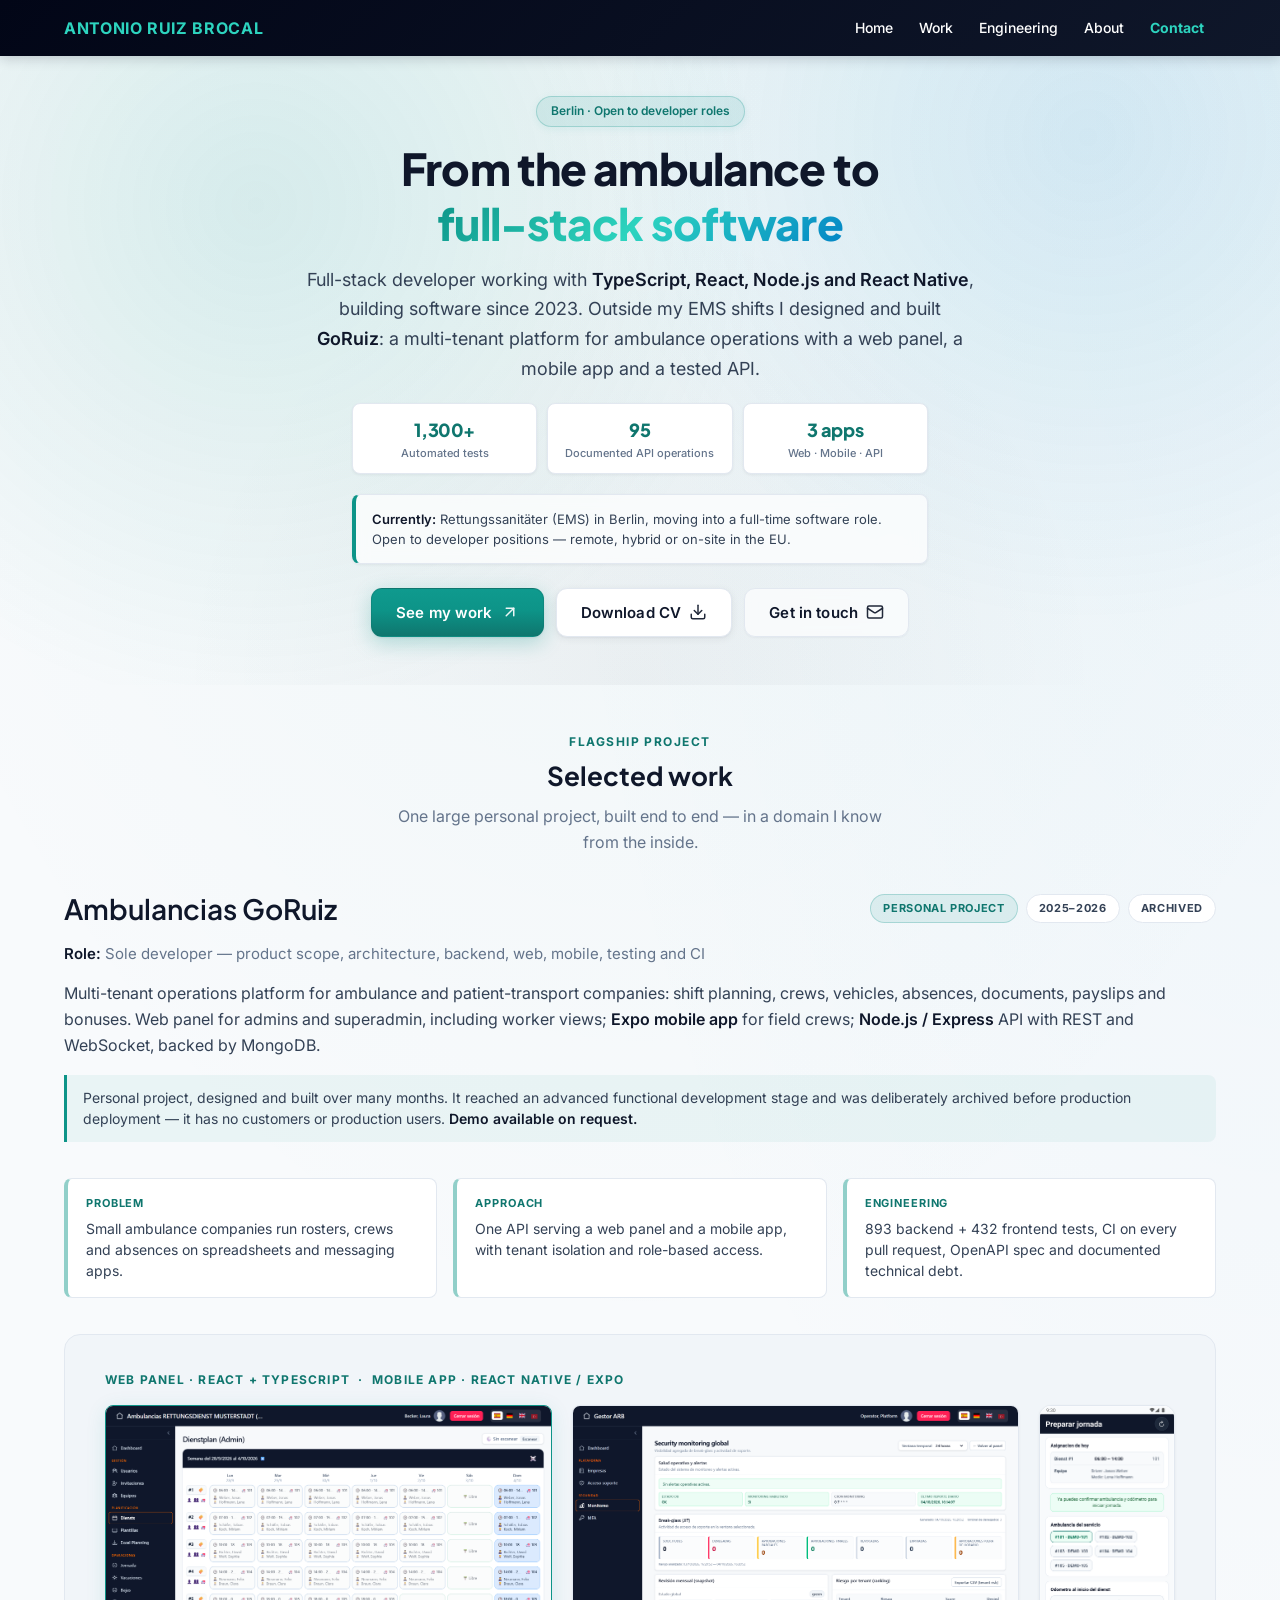
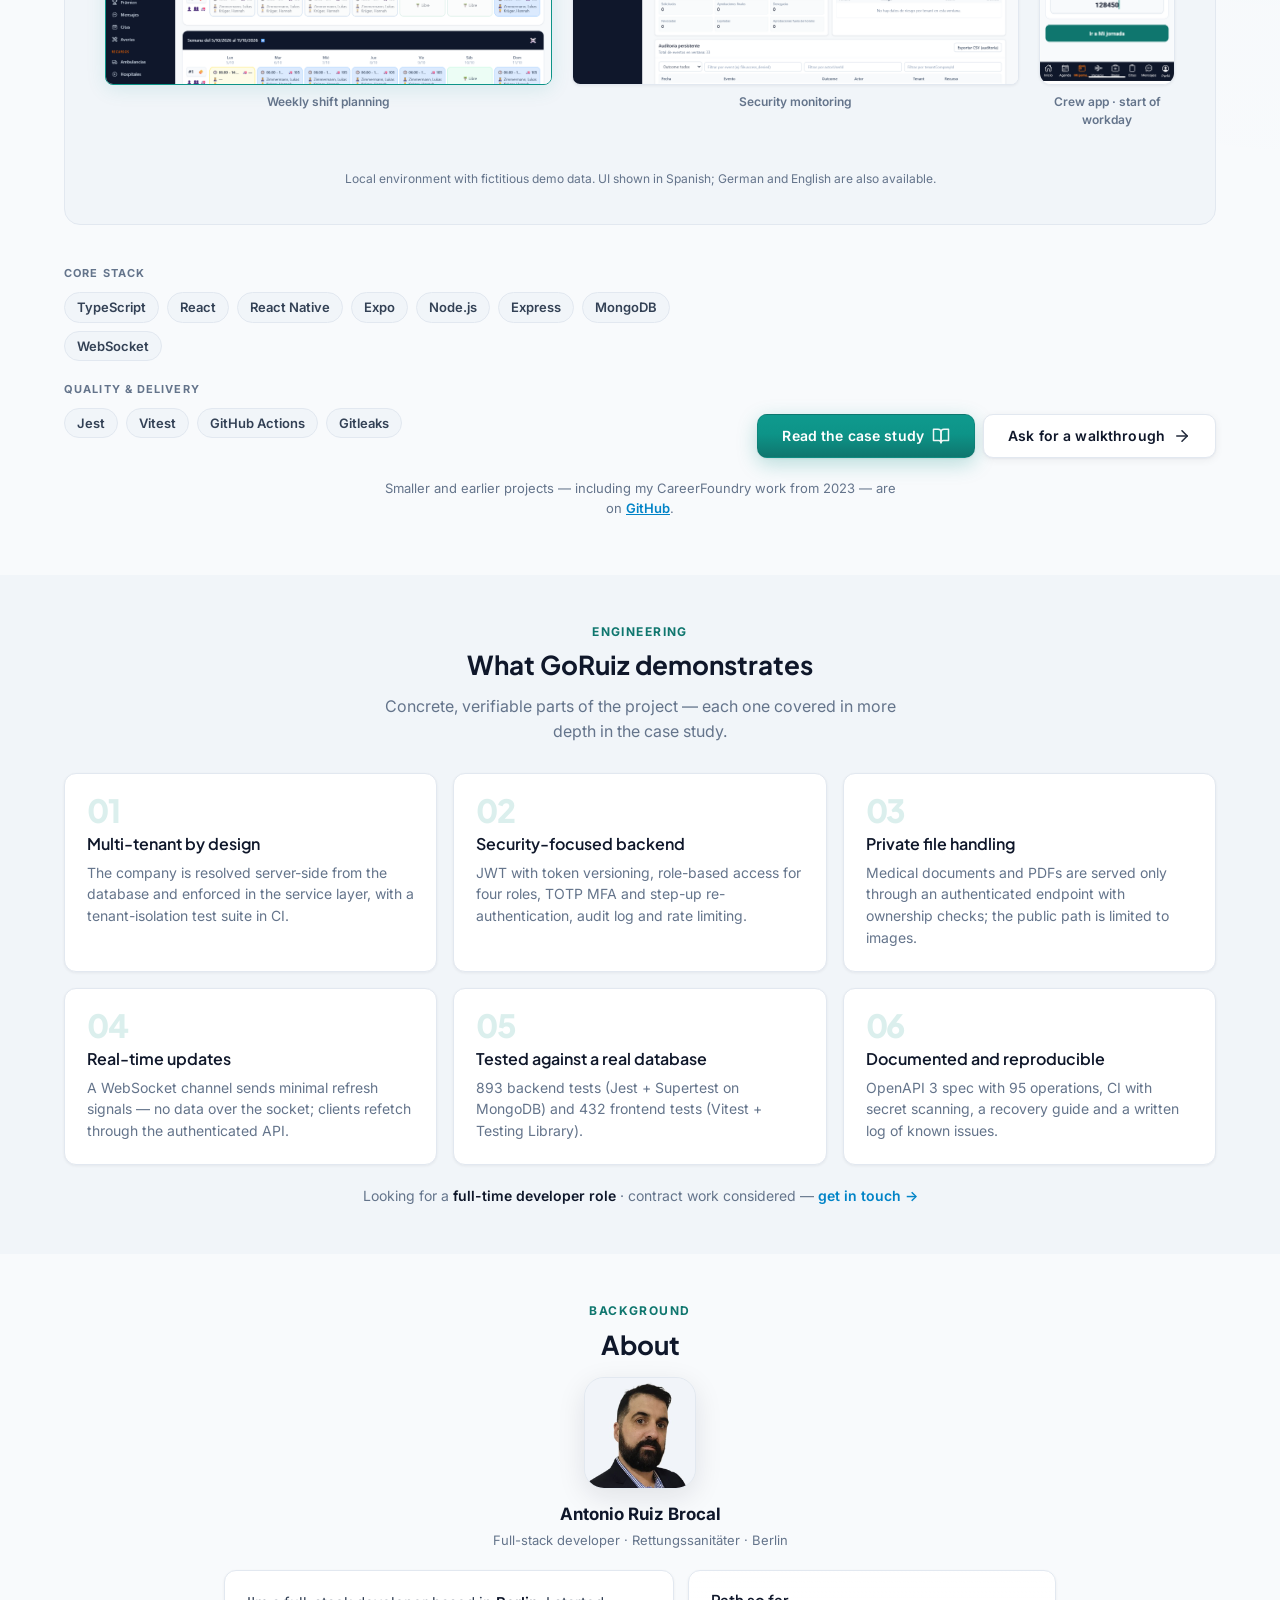
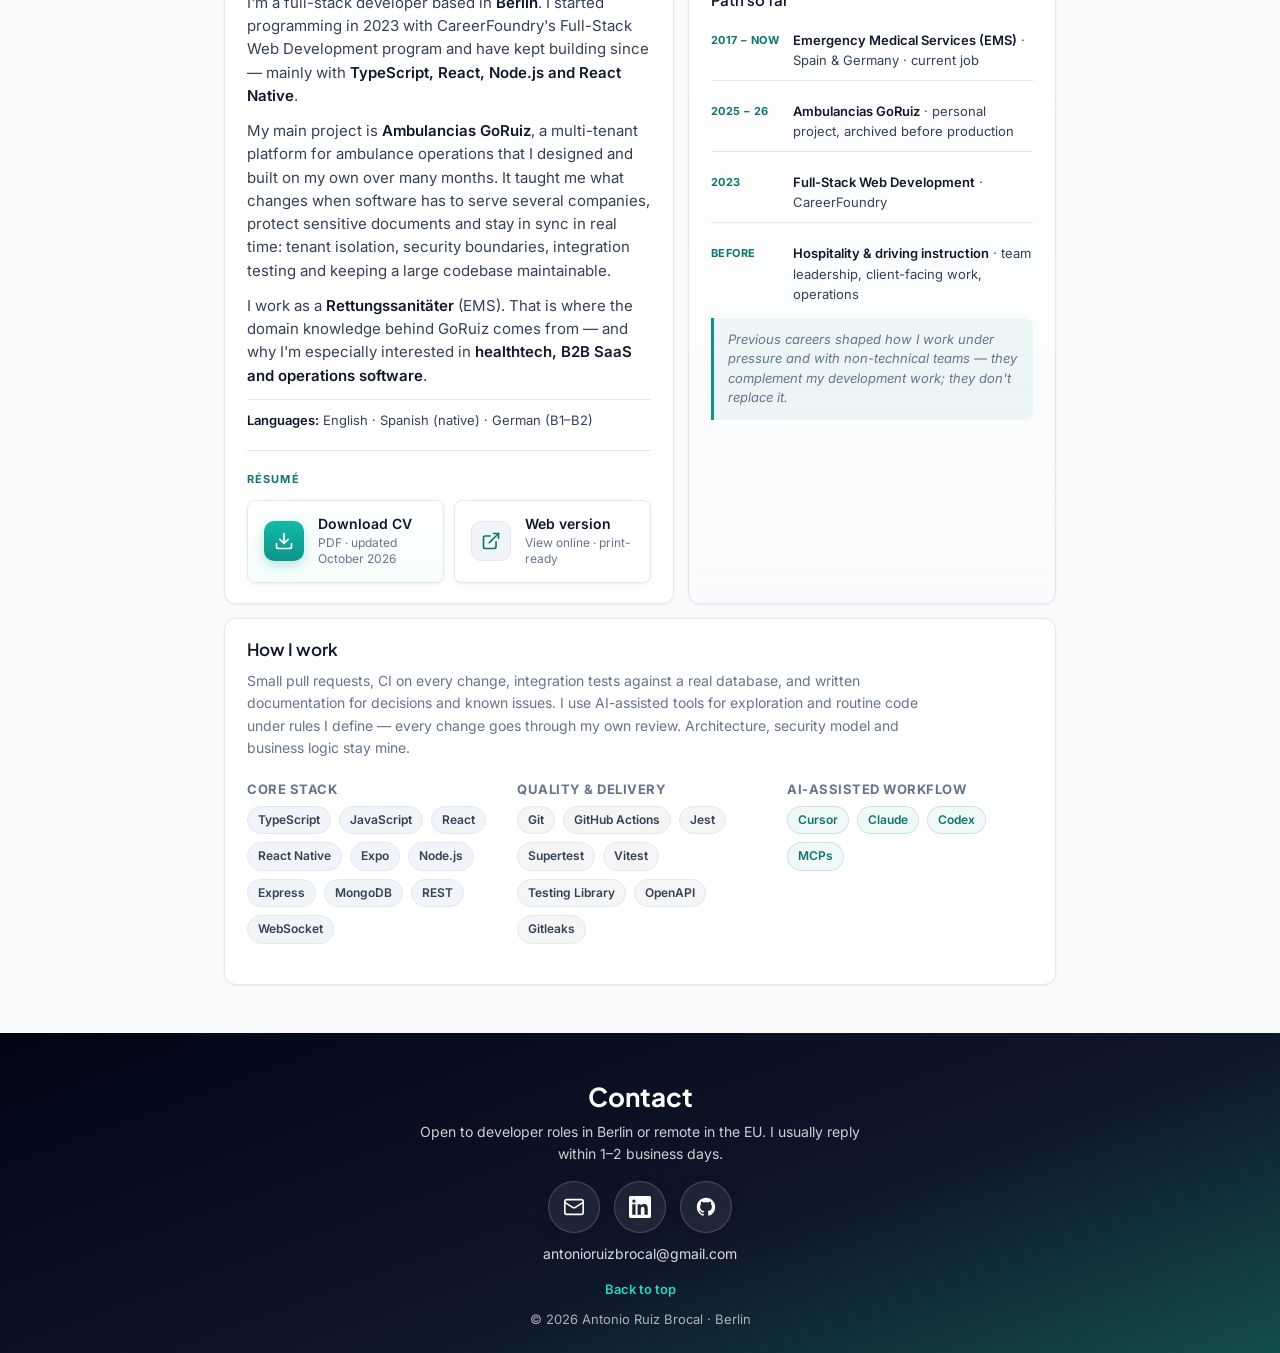
==== commit aafc9953: "Portfolio RC: three-screenshot home gallery, uncropped case-study preview, TOC first - Home shows 3 " ====
--- a/index.html
+++ b/index.html
@@ -53,7 +53,7 @@
       <div class="hero-bg" aria-hidden="true"></div>
       <div class="section-inner hero-inner">
         <p class="hero-badge">Berlin · Open to developer roles</p>
-        <h1>From the ambulance to <span class="text-gradient">full-stack software</span></h1>
+        <h1>From the ambulance to <span class="text-gradient"><span class="nowrap">full-stack</span> software</span></h1>
         <p class="hero-subtitle">
           Full-stack developer working with <strong>TypeScript, React, Node.js and React Native</strong>, building software since 2023.
           Outside my EMS shifts I designed and built <strong>GoRuiz</strong>: a multi-tenant platform for ambulance operations with a web panel, a mobile app and a tested API.
@@ -120,14 +120,8 @@
 
           <div class="project-gallery">
             <div class="showcase-group">
-              <p class="showcase-group-label">Web panel · React + TypeScript</p>
-              <div class="showcase-row showcase-row-web">
-                <figure class="showcase-item">
-                  <div class="showcase-frame showcase-frame-web">
-                    <img src="img/projects/goruiz-admin-dashboard.png" alt="GoRuiz admin dashboard with module cards for workers, teams, shift planning, absences and resources" width="2160" height="1350" loading="lazy" decoding="async">
-                  </div>
-                  <figcaption>Admin dashboard</figcaption>
-                </figure>
+              <p class="showcase-group-label">Web panel · React + TypeScript &nbsp;·&nbsp; Mobile app · React Native / Expo</p>
+              <div class="showcase-row showcase-row-mixed">
                 <figure class="showcase-item showcase-item-featured">
                   <div class="showcase-frame showcase-frame-web">
                     <img src="img/projects/goruiz-shift-planning.png" alt="Weekly shift planning view with teams, ambulances and shift times per day" width="2160" height="1350" loading="lazy" decoding="async">
@@ -140,29 +134,11 @@
                   </div>
                   <figcaption>Security monitoring</figcaption>
                 </figure>
-              </div>
-            </div>
-
-            <div class="showcase-group">
-              <p class="showcase-group-label">Mobile app · React Native / Expo</p>
-              <div class="showcase-row showcase-row-mobile">
                 <figure class="showcase-item">
                   <div class="showcase-frame showcase-frame-mobile">
-                    <img src="img/projects/goruiz-mobile-home.png" alt="Crew app home screen with today's shift" width="540" height="1110" loading="lazy" decoding="async">
+                    <img src="img/projects/goruiz-mobile-workday.png" alt="Crew app: starting the workday by choosing the ambulance and entering the odometer reading" width="540" height="1110" loading="lazy" decoding="async">
                   </div>
-                  <figcaption>Home</figcaption>
-                </figure>
-                <figure class="showcase-item">
-                  <div class="showcase-frame showcase-frame-mobile">
-                    <img src="img/projects/goruiz-mobile-workday.png" alt="Start of workday: choosing the ambulance and entering the odometer reading" width="540" height="1110" loading="lazy" decoding="async">
-                  </div>
-                  <figcaption>Start of workday</figcaption>
-                </figure>
-                <figure class="showcase-item">
-                  <div class="showcase-frame showcase-frame-mobile">
-                    <img src="img/projects/goruiz-mobile-agenda.png" alt="Weekly agenda in the crew app" width="540" height="1110" loading="lazy" decoding="async">
-                  </div>
-                  <figcaption>Weekly agenda</figcaption>
+                  <figcaption>Crew app · start of workday</figcaption>
                 </figure>
               </div>
             </div>
--- a/styles.css
+++ b/styles.css
@@ -812,6 +812,23 @@
   margin-inline: auto;
 }
 
+.showcase-row-mixed {
+  grid-template-columns: 1fr;
+}
+
+@media (min-width: 640px) {
+  /* 0.304fr makes the phone screenshot (540x1110) as tall as the 16:10 web screenshots */
+  .showcase-row-mixed {
+    grid-template-columns: minmax(0, 1fr) minmax(0, 1fr) minmax(0, 0.304fr);
+    align-items: start;
+    gap: 1.25rem;
+  }
+
+  .showcase-row-mixed .showcase-frame-mobile {
+    max-width: none;
+  }
+}
+
 .showcase-item {
   margin: 0;
   display: flex;
@@ -833,7 +850,7 @@
 }
 
 .showcase-frame-mobile {
-  aspect-ratio: 9 / 19.5;
+  aspect-ratio: 540 / 1110;
   max-width: 11rem;
   margin-inline: auto;
   border-radius: 0.75rem;
@@ -1767,7 +1784,7 @@
   box-shadow: var(--shadow-md);
   overflow: hidden;
   background: var(--color-bg-alt);
-  aspect-ratio: 16 / 9;
+  aspect-ratio: 16 / 10;
 }
 
 .cs-preview-frame img {
@@ -2255,6 +2272,10 @@
 :focus-visible {
   outline: 2px solid var(--color-accent);
   outline-offset: 2px;
+}
+
+.nowrap {
+  white-space: nowrap;
 }
 
 .skip-link {
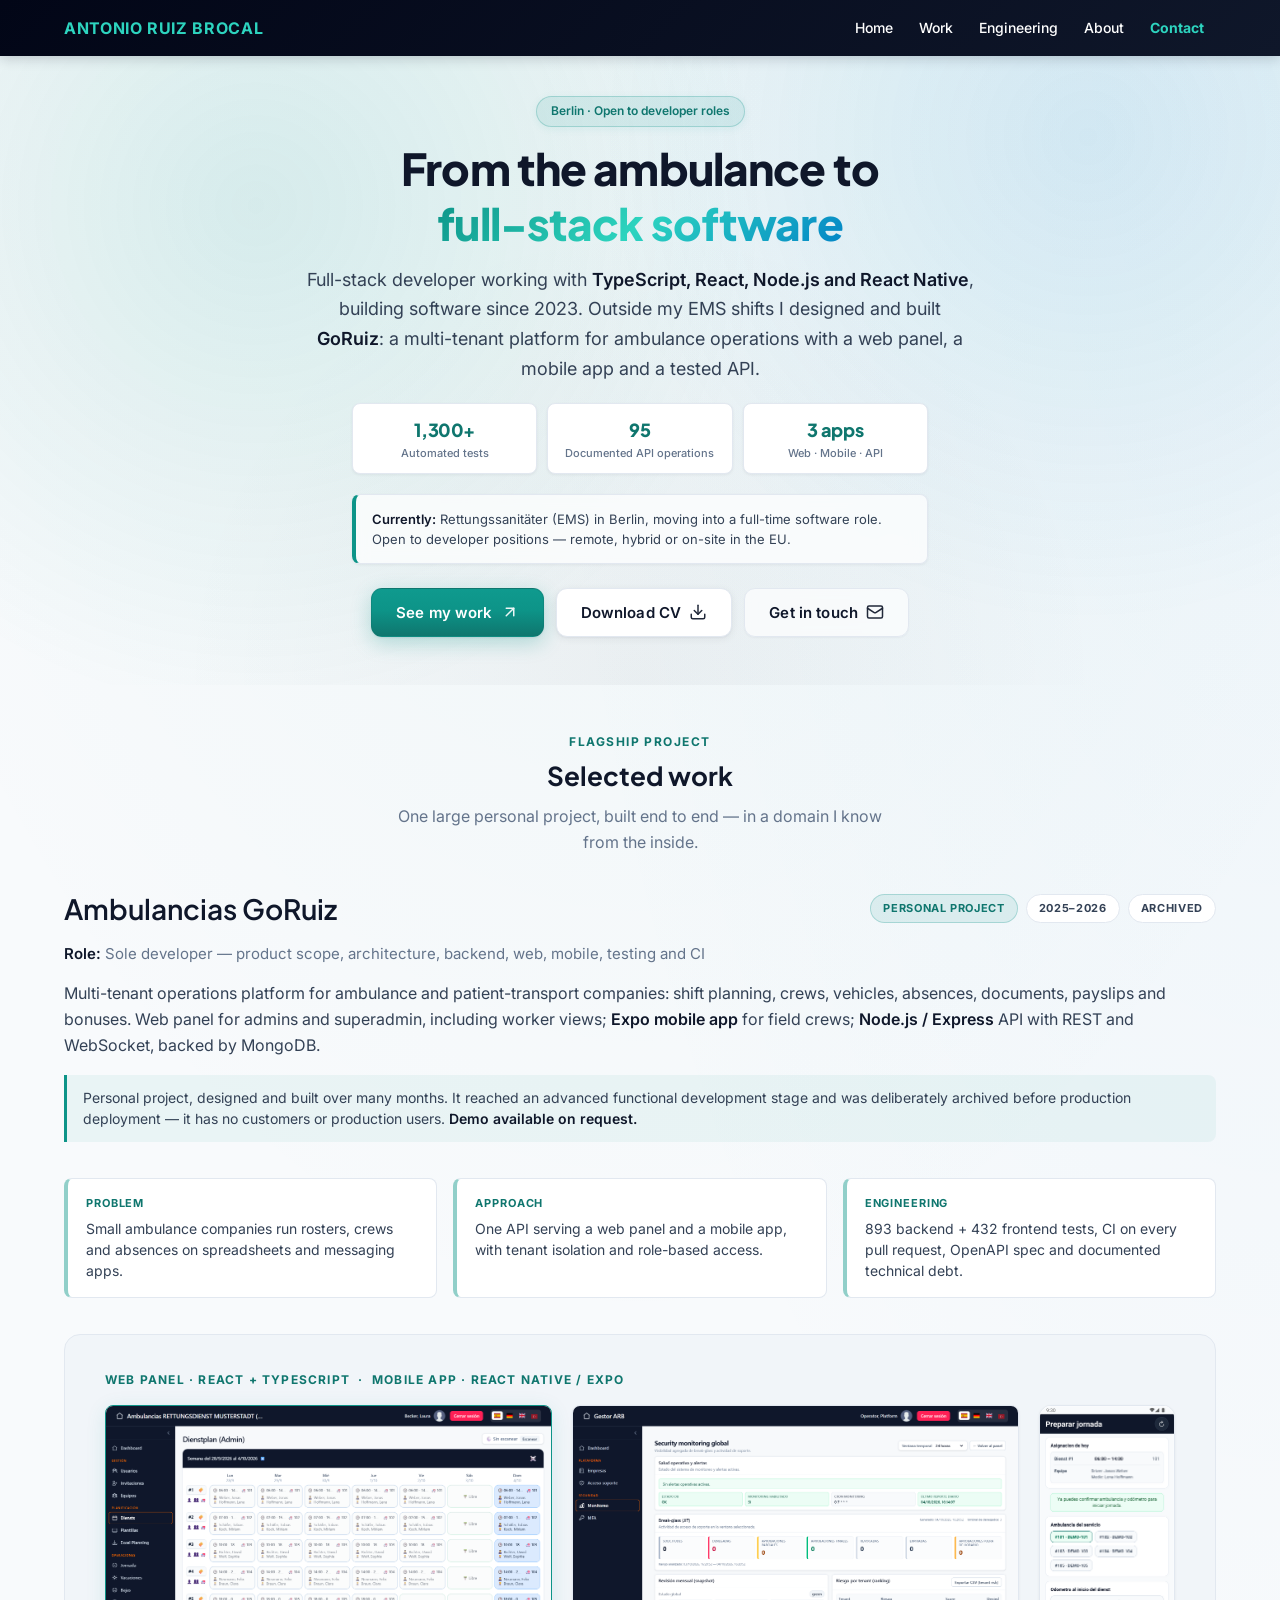
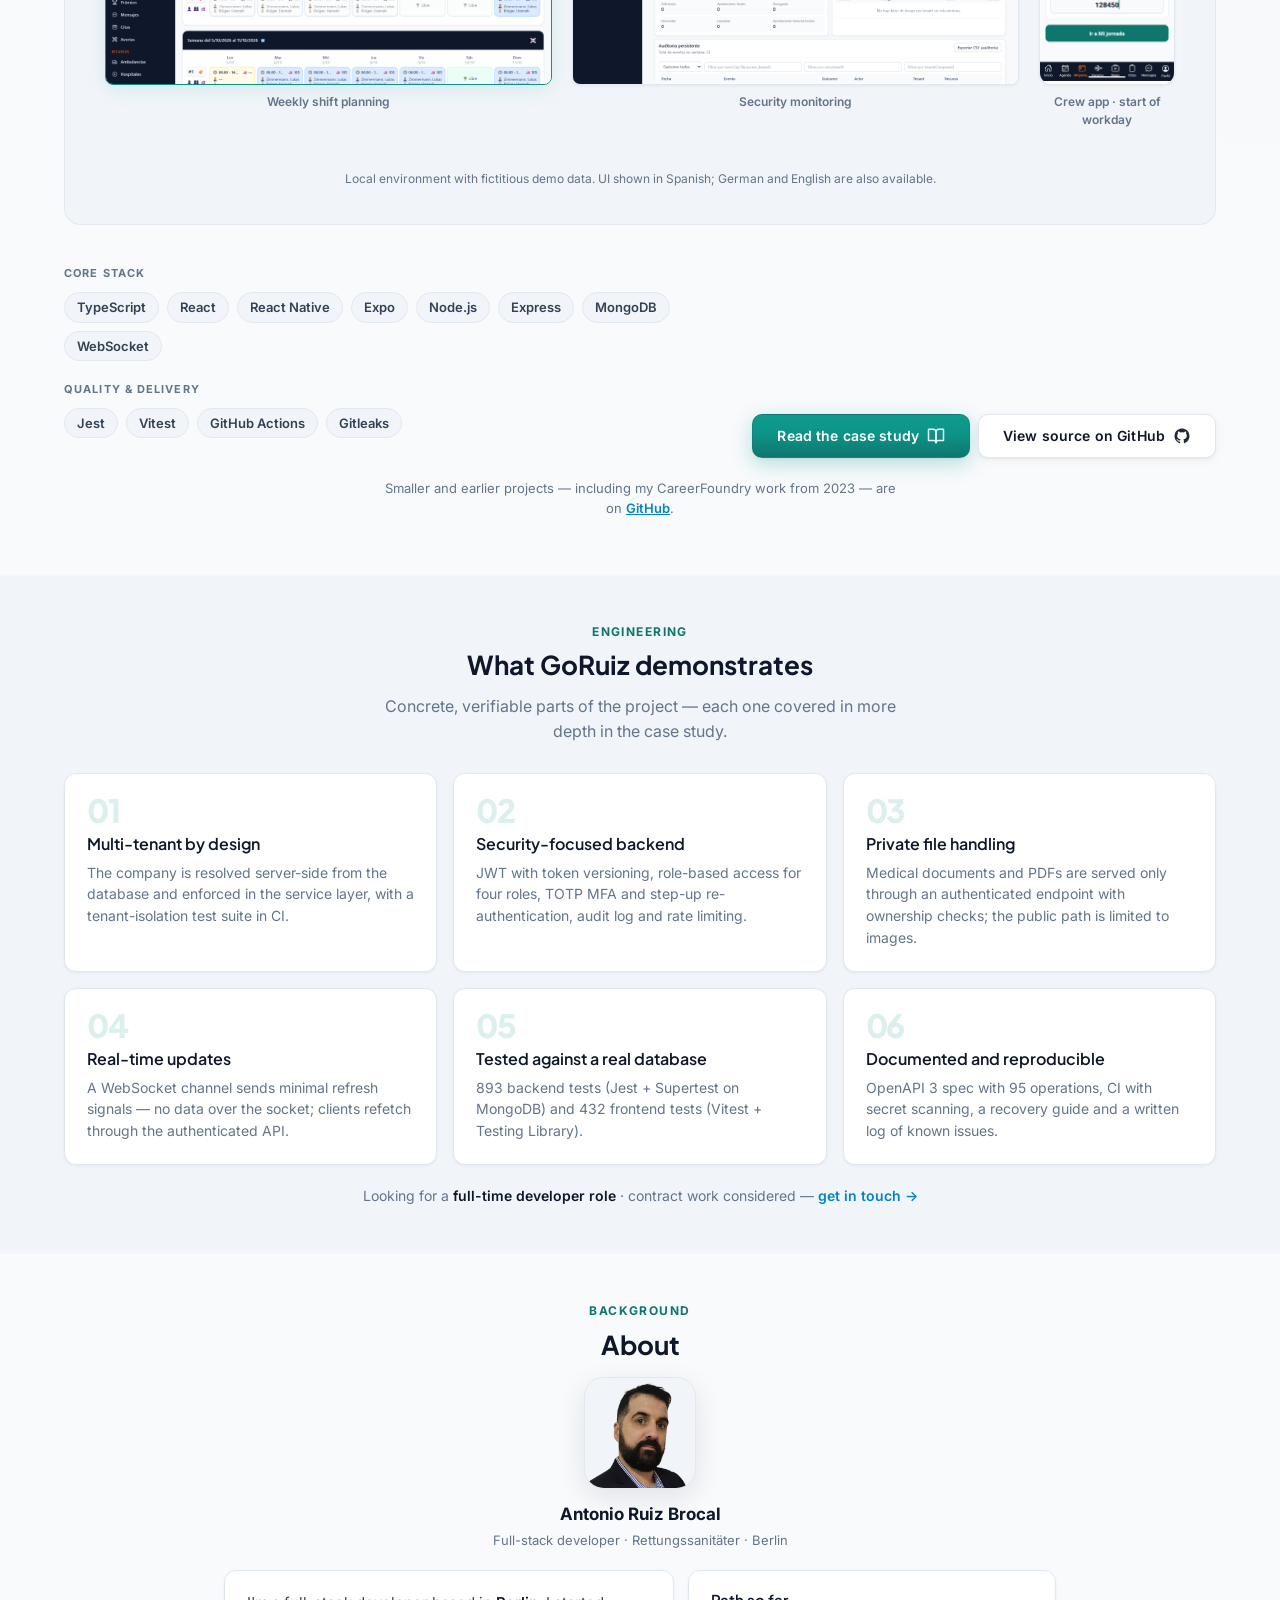
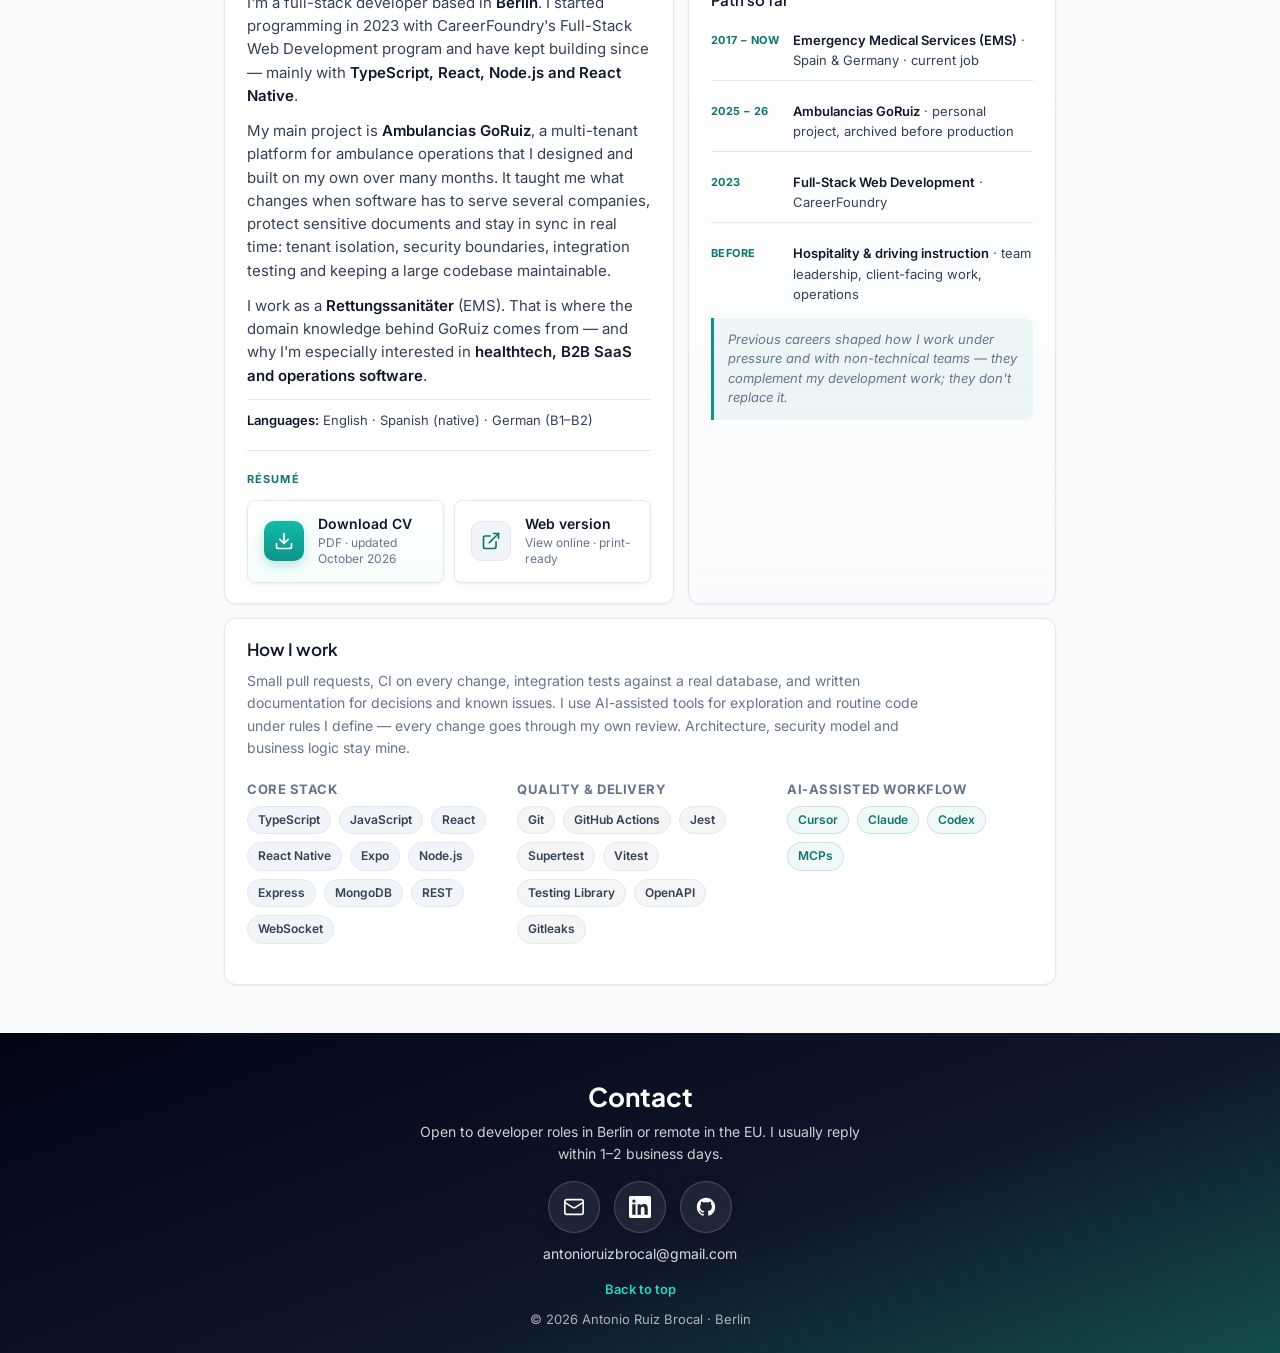
==== commit 934d4609: "Link the public GoRuiz repository from the home page and case study" ====
--- a/index.html
+++ b/index.html
@@ -162,9 +162,9 @@
                 <span>Read the case study</span>
                 <svg class="btn-svg" width="18" height="18" viewBox="0 0 24 24" fill="none" stroke="currentColor" stroke-width="2" stroke-linecap="round" stroke-linejoin="round" aria-hidden="true"><path d="M2 3h6a4 4 0 0 1 4 4v14a3 3 0 0 0-3-3H2z"/><path d="M22 3h-6a4 4 0 0 0-4 4v14a3 3 0 0 1 3-3h7z"/></svg>
               </a>
-              <a class="btn btn-secondary btn-project" href="#contacto">
-                <span>Ask for a walkthrough</span>
-                <svg class="btn-svg" width="18" height="18" viewBox="0 0 24 24" fill="none" stroke="currentColor" stroke-width="2" stroke-linecap="round" stroke-linejoin="round" aria-hidden="true"><path d="M5 12h14"/><path d="m12 5 7 7-7 7"/></svg>
+              <a class="btn btn-secondary btn-project" href="https://github.com/Brocal82/Ambulancias-GoRuiz-Public" target="_blank" rel="noopener noreferrer">
+                <span>View source on GitHub</span>
+                <svg class="btn-svg" width="18" height="18" viewBox="0 0 24 24" fill="currentColor" aria-hidden="true"><path d="M12 2C6.477 2 2 6.484 2 12.021c0 4.428 2.865 8.184 6.839 9.504.5.092.682-.217.682-.483 0-.237-.008-.868-.013-1.703-2.782.605-3.369-1.343-3.369-1.343-.454-1.158-1.11-1.466-1.11-1.466-.908-.62.069-.608.069-.608 1.003.07 1.531 1.032 1.531 1.032.892 1.53 2.341 1.088 2.91.832.092-.647.35-1.088.636-1.338-2.22-.253-4.555-1.113-4.555-4.951 0-1.093.39-1.988 1.029-2.688-.103-.253-.446-1.272.098-2.65 0 0 .84-.27 2.75 1.026A9.564 9.564 0 0 1 12 6.844c.85.004 1.705.115 2.504.337 1.909-1.296 2.747-1.027 2.747-1.027.546 1.379.202 2.398.1 2.651.64.7 1.028 1.595 1.028 2.688 0 3.848-2.339 4.695-4.566 4.943.359.309.678.92.678 1.855 0 1.338-.012 2.419-.012 2.747 0 .268.18.58.688.482A10.019 10.019 0 0 0 22 12.021C22 6.484 17.522 2 12 2z"/></svg>
               </a>
             </div>
           </div>
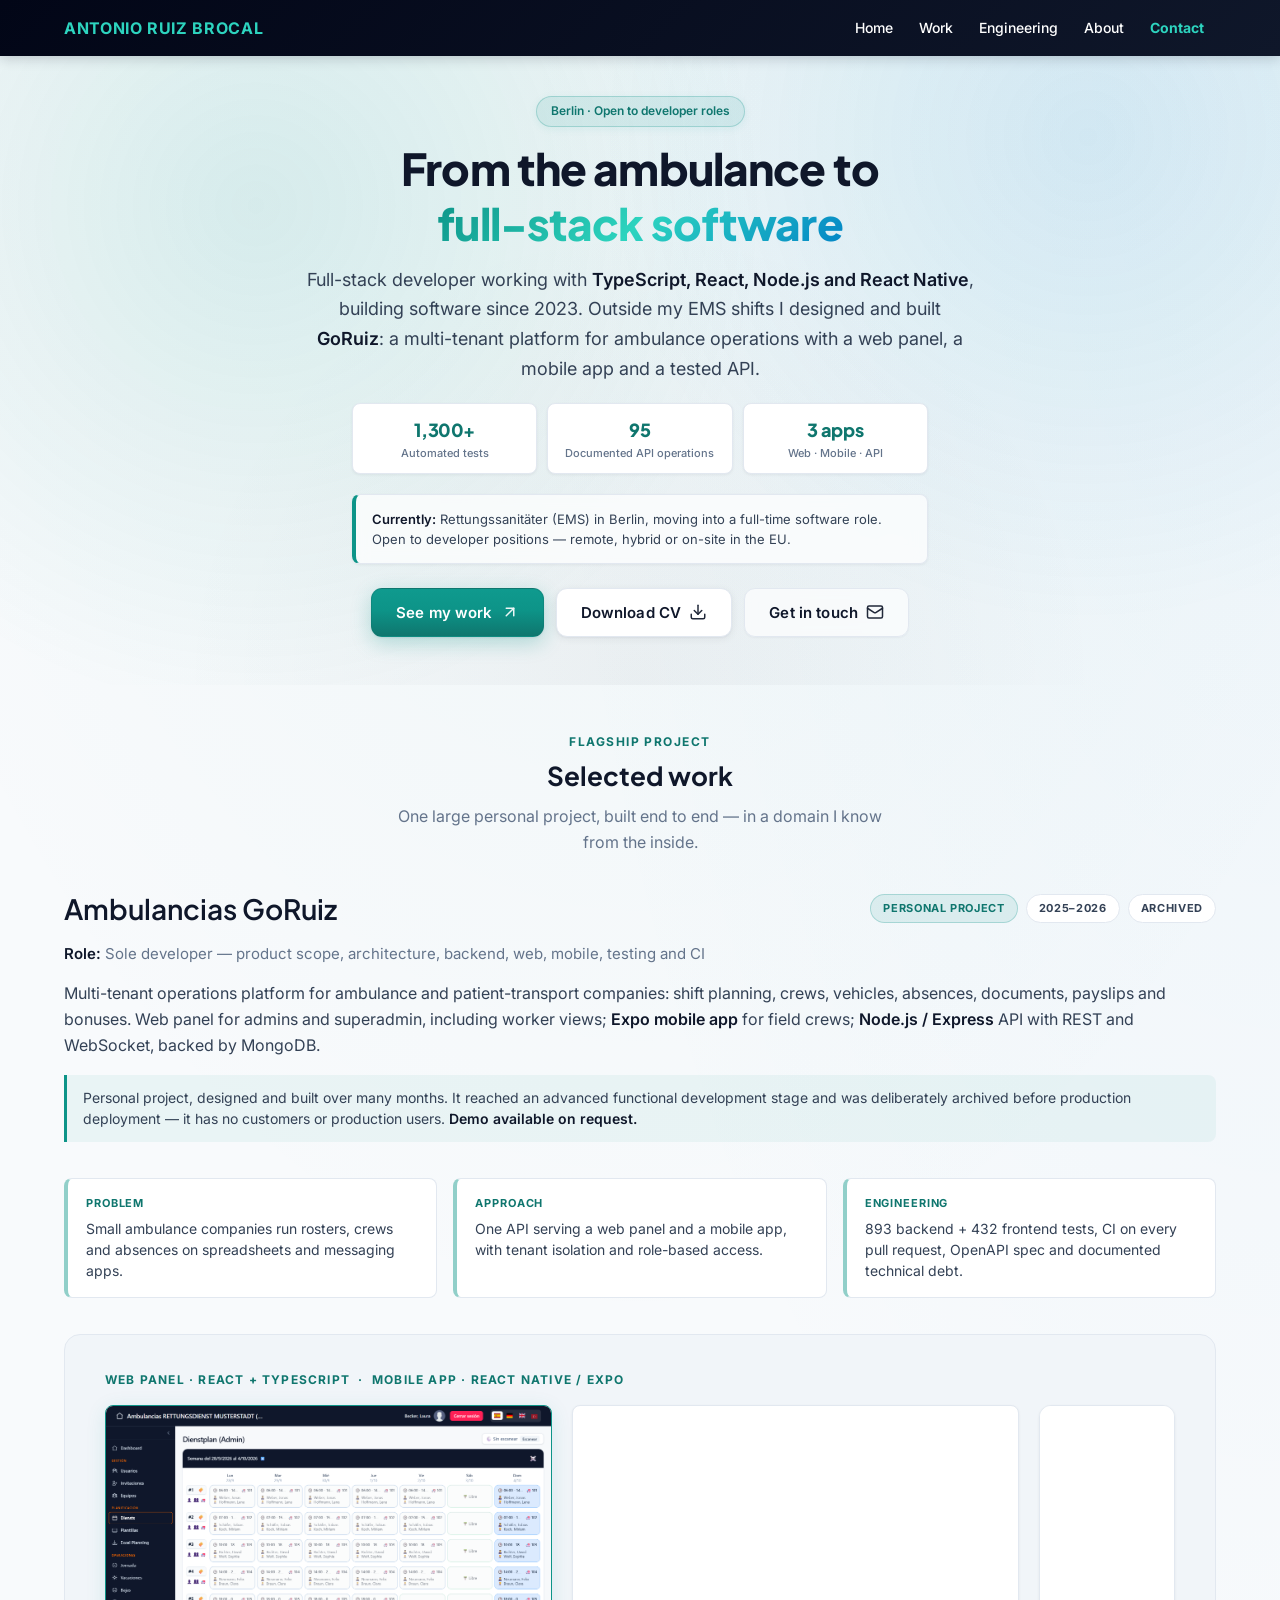
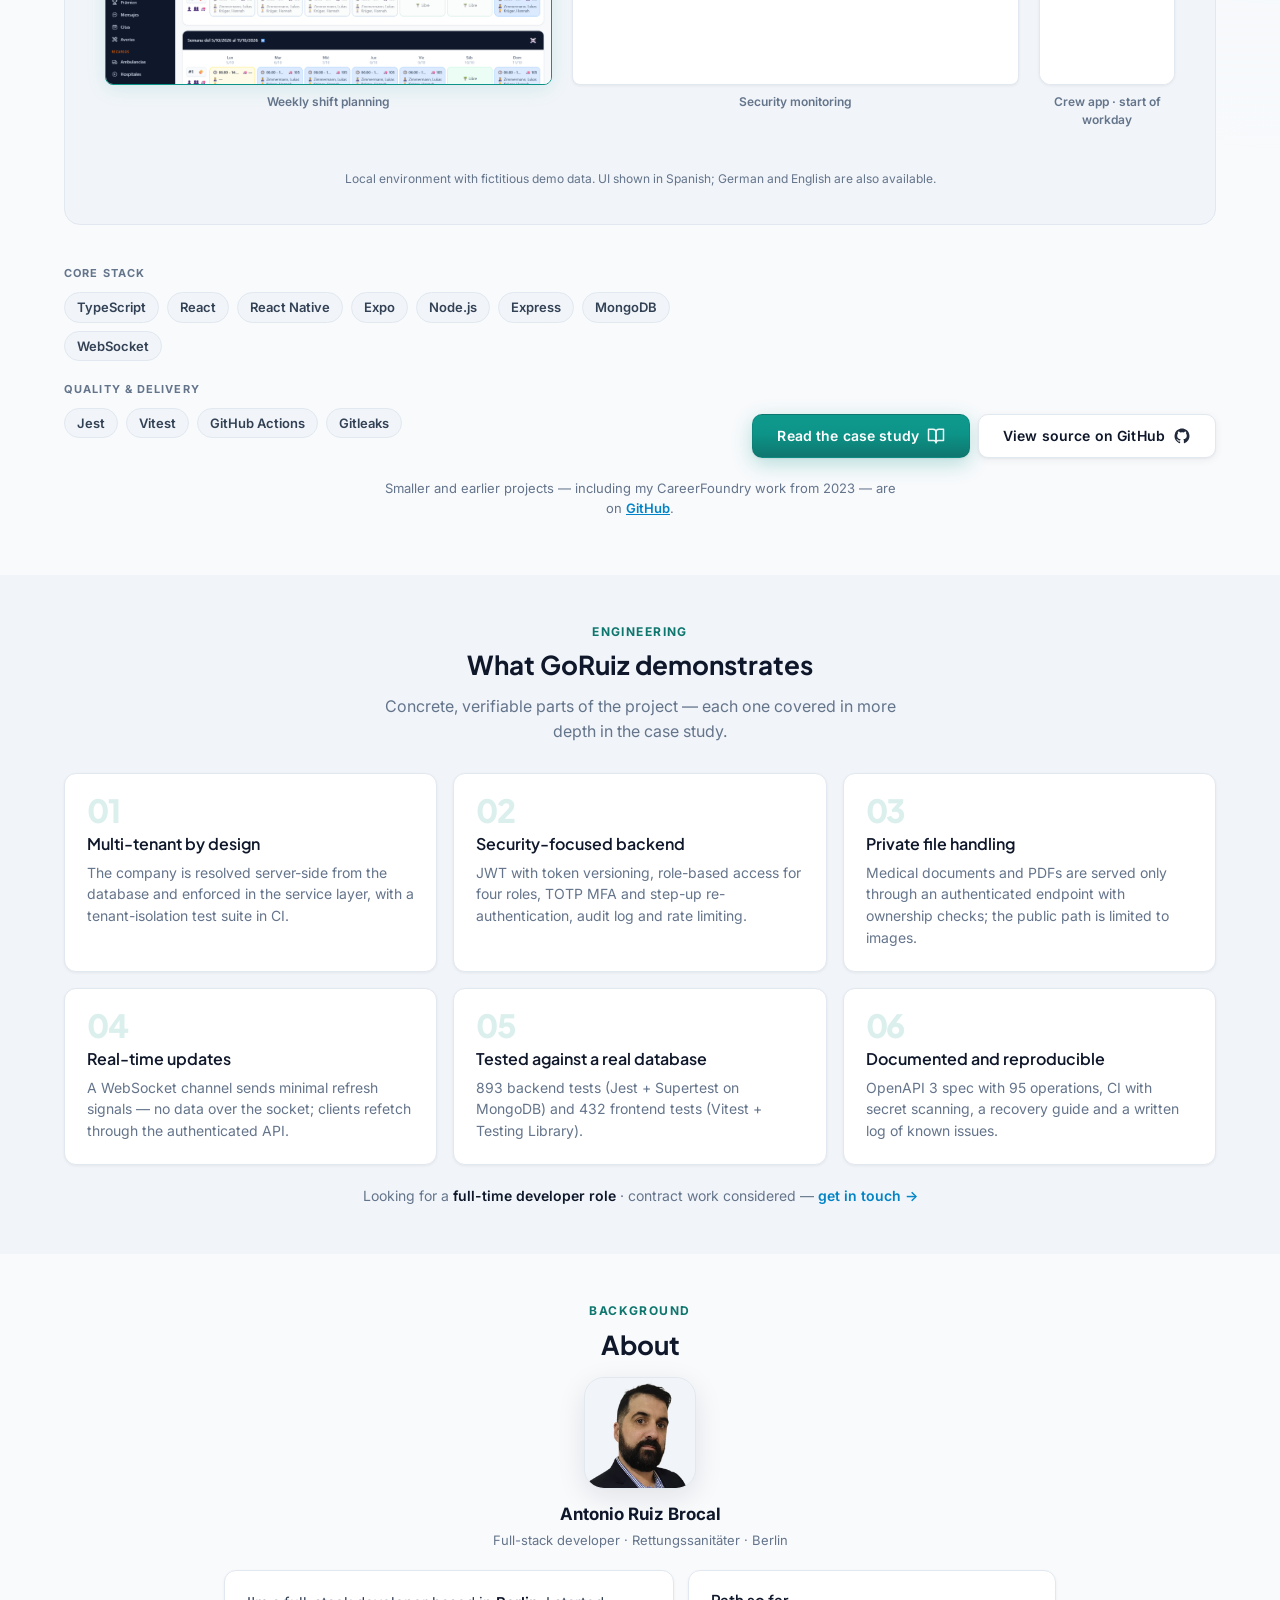
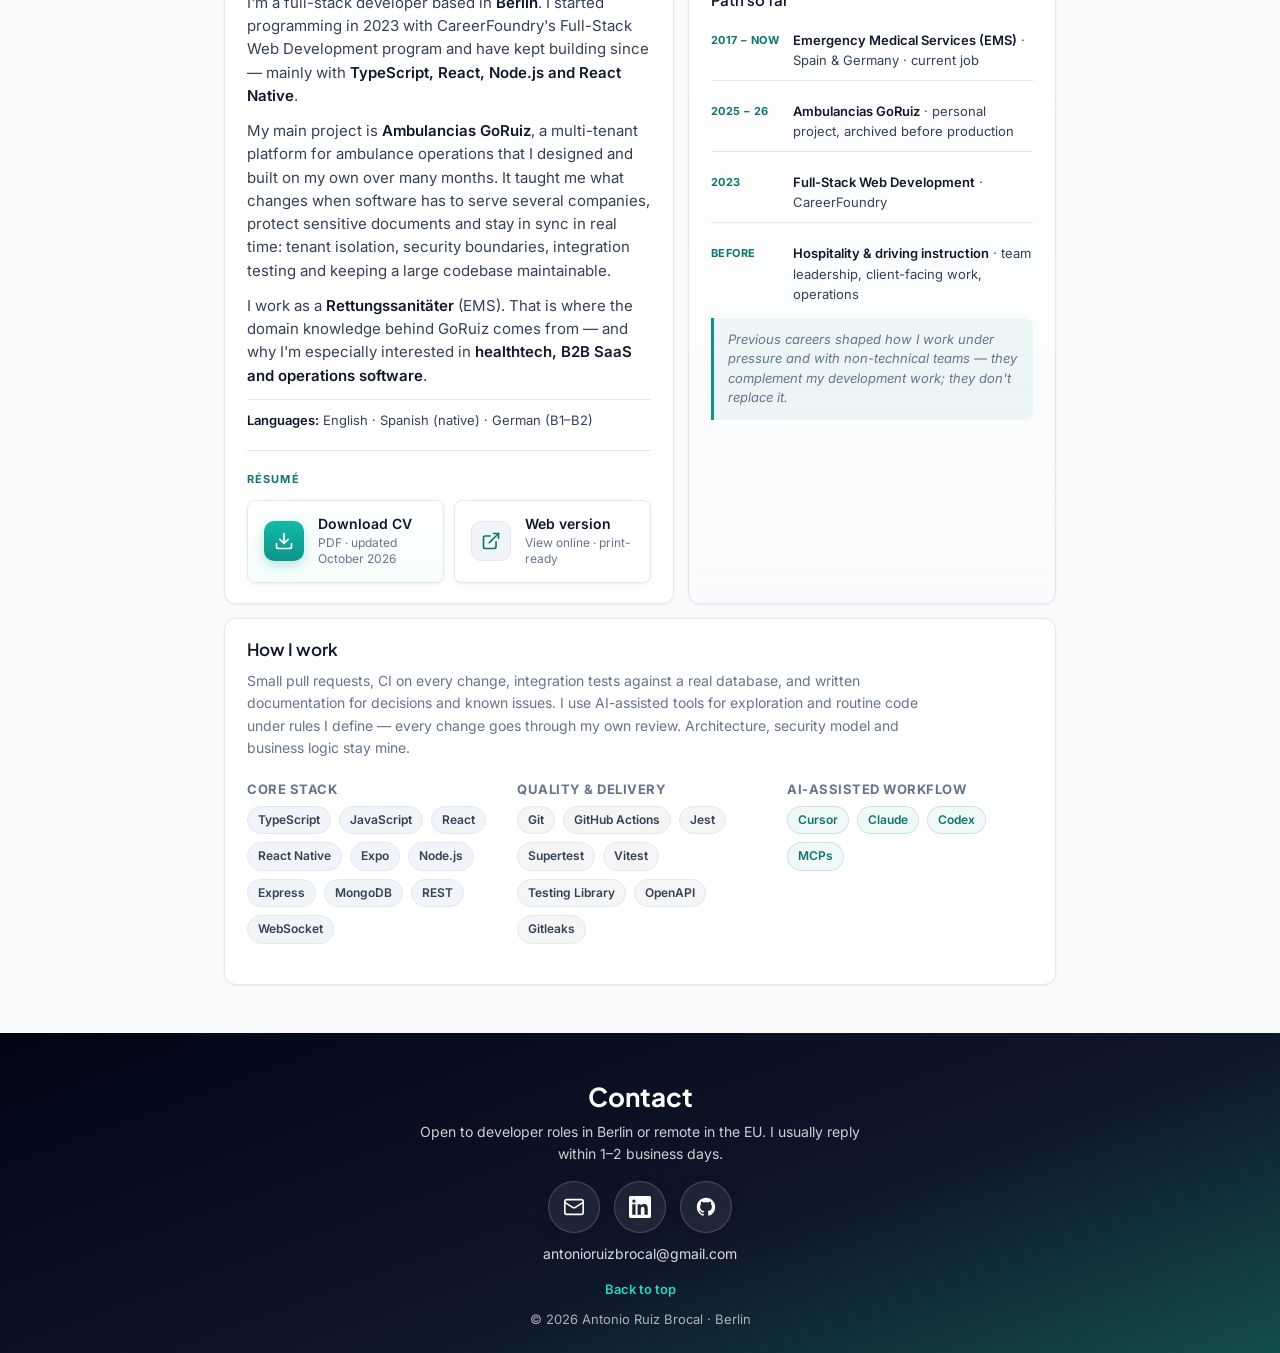
==== commit 24ef3127: "Use the final public repository name" ====
--- a/index.html
+++ b/index.html
@@ -162,7 +162,7 @@
                 <span>Read the case study</span>
                 <svg class="btn-svg" width="18" height="18" viewBox="0 0 24 24" fill="none" stroke="currentColor" stroke-width="2" stroke-linecap="round" stroke-linejoin="round" aria-hidden="true"><path d="M2 3h6a4 4 0 0 1 4 4v14a3 3 0 0 0-3-3H2z"/><path d="M22 3h-6a4 4 0 0 0-4 4v14a3 3 0 0 1 3-3h7z"/></svg>
               </a>
-              <a class="btn btn-secondary btn-project" href="https://github.com/Brocal82/Ambulancias-GoRuiz-Public" target="_blank" rel="noopener noreferrer">
+              <a class="btn btn-secondary btn-project" href="https://github.com/Brocal82/Ambulancias-GoRuiz-Portfolio" target="_blank" rel="noopener noreferrer">
                 <span>View source on GitHub</span>
                 <svg class="btn-svg" width="18" height="18" viewBox="0 0 24 24" fill="currentColor" aria-hidden="true"><path d="M12 2C6.477 2 2 6.484 2 12.021c0 4.428 2.865 8.184 6.839 9.504.5.092.682-.217.682-.483 0-.237-.008-.868-.013-1.703-2.782.605-3.369-1.343-3.369-1.343-.454-1.158-1.11-1.466-1.11-1.466-.908-.62.069-.608.069-.608 1.003.07 1.531 1.032 1.531 1.032.892 1.53 2.341 1.088 2.91.832.092-.647.35-1.088.636-1.338-2.22-.253-4.555-1.113-4.555-4.951 0-1.093.39-1.988 1.029-2.688-.103-.253-.446-1.272.098-2.65 0 0 .84-.27 2.75 1.026A9.564 9.564 0 0 1 12 6.844c.85.004 1.705.115 2.504.337 1.909-1.296 2.747-1.027 2.747-1.027.546 1.379.202 2.398.1 2.651.64.7 1.028 1.595 1.028 2.688 0 3.848-2.339 4.695-4.566 4.943.359.309.678.92.678 1.855 0 1.338-.012 2.419-.012 2.747 0 .268.18.58.688.482A10.019 10.019 0 0 0 22 12.021C22 6.484 17.522 2 12 2z"/></svg>
               </a>
